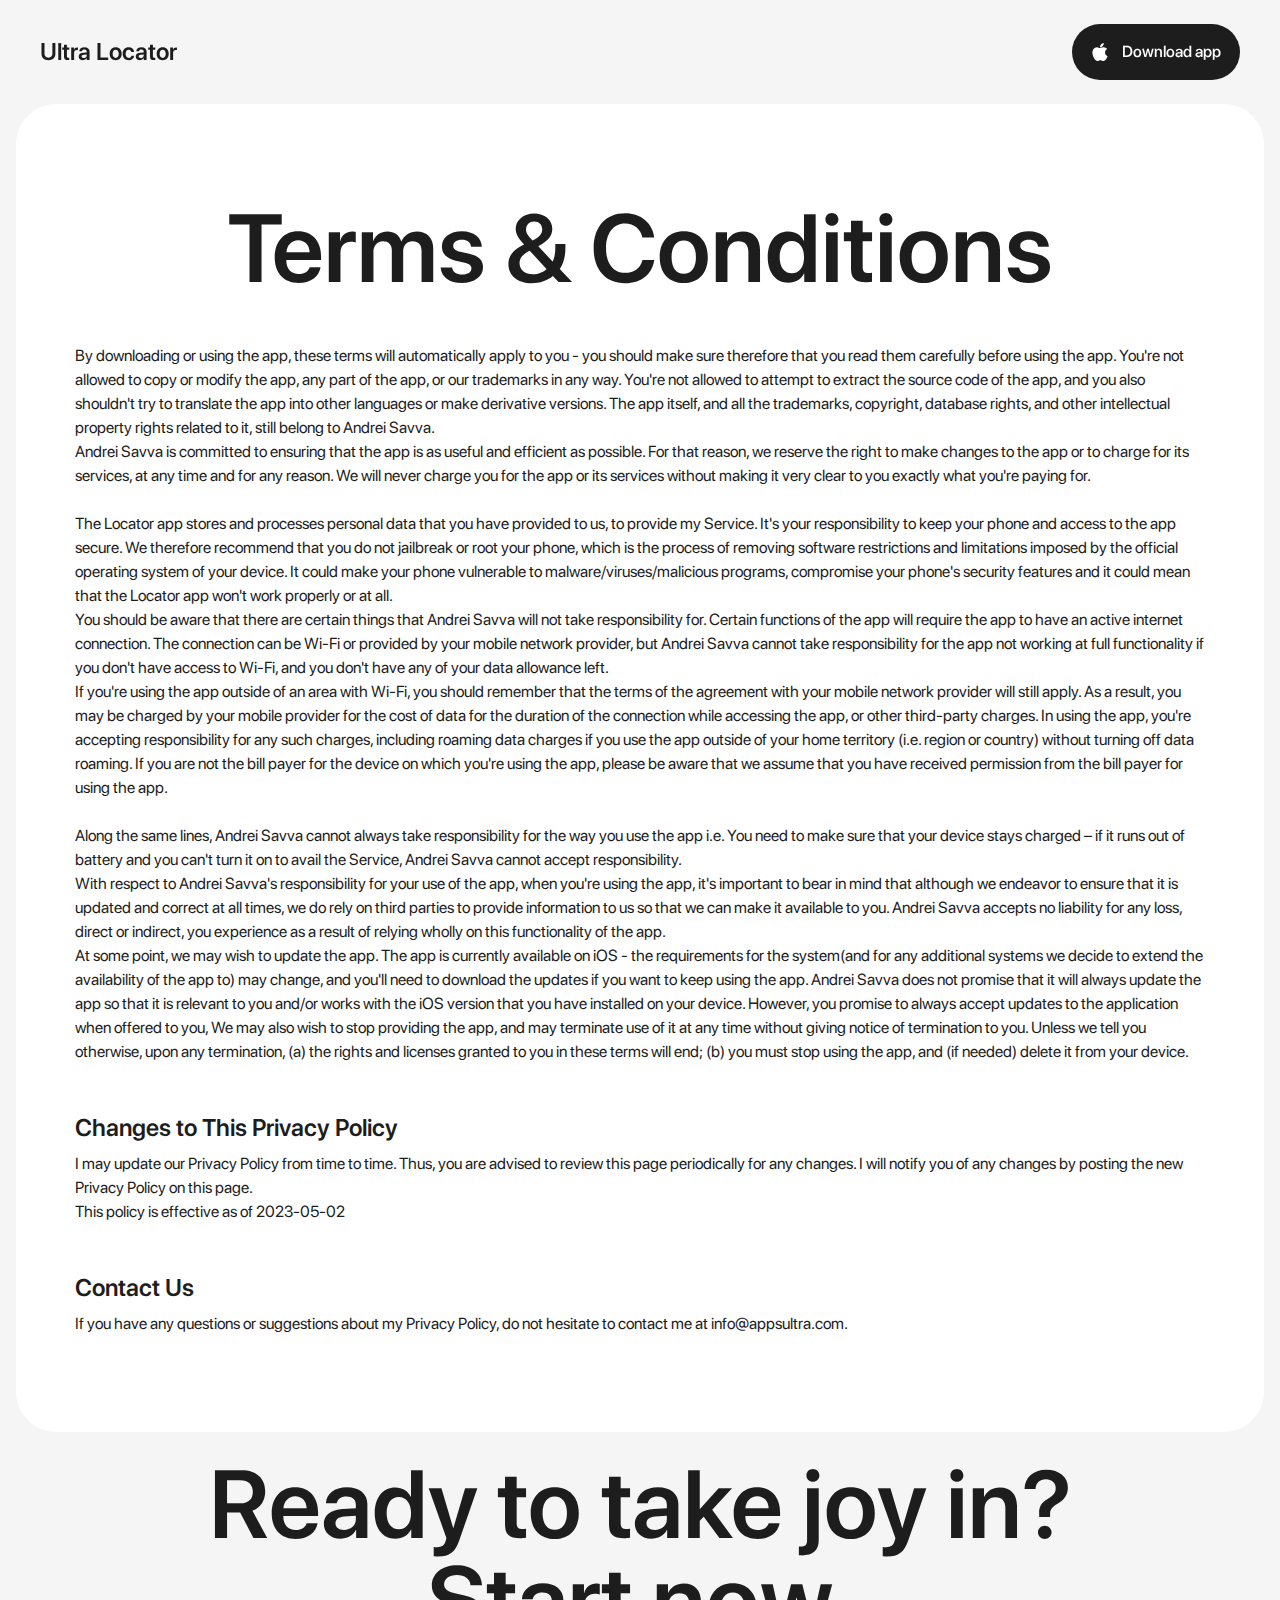
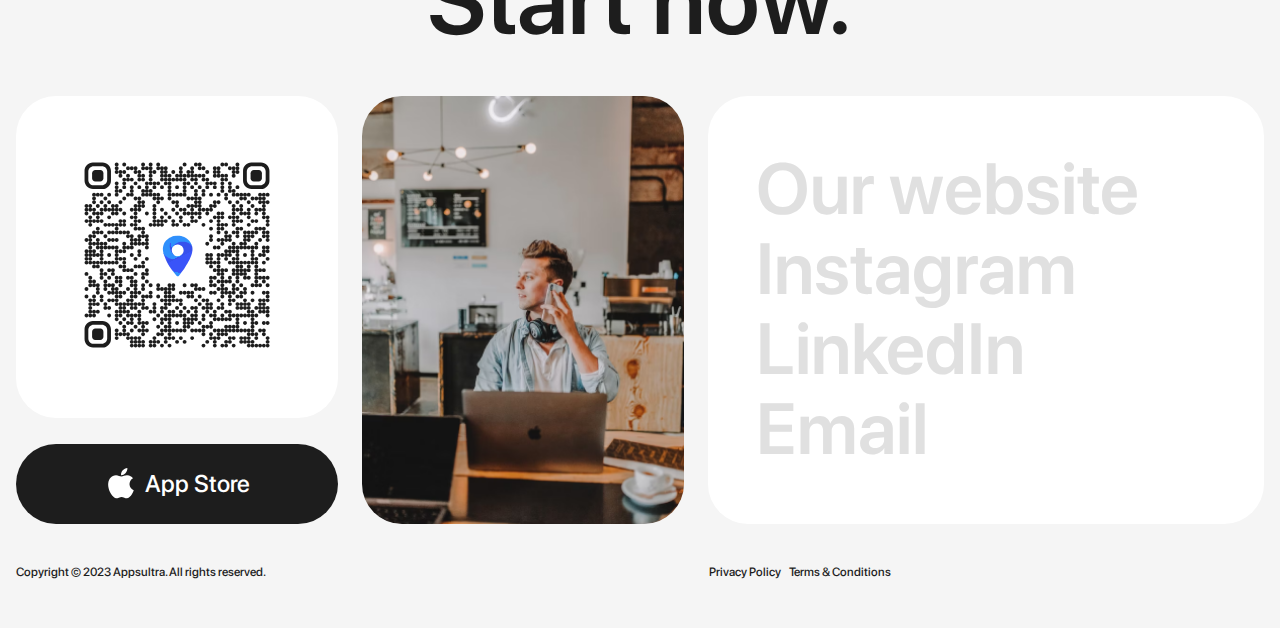
==== conditions.html @ c55e9818 "feat: add desktop ultra locator" ====
<!DOCTYPE html>
<html lang="en">
<head>
    <meta charset="UTF-8">
    <meta http-equiv="X-UA-Compatible" content="IE=edge">
    <meta name="viewport" content="width=device-width, initial-scale=1.0">
    <link rel="icon" href="assets/images/QR-code_location.png">
    <link rel="stylesheet" href="style/fonts.css">
    <link rel="stylesheet" href="style/conditions/conditions.css">
    <title>Terms & Conditions</title>
</head>
<body>
    <header class="header">
        <div class="container">
            <div class="header-wrapper">
                <a href="main.html" class="header__logo">Ultra Locator</a>
                <a href="#footer-block" class="header__button-download button">
                    <div class="button__content-wrapper">
                        <svg class="button__apple-icon" width="16" height="19" viewBox="0 0 16 19" fill="none" xmlns="http://www.w3.org/2000/svg">
                            <path d="M13.0499 17.28C12.0699 18.23 10.9999 18.08 9.96992 17.63C8.87992 17.17 7.87992 17.15 6.72992 17.63C5.28992 18.25 4.52992 18.07 3.66992 17.28C-1.21008 12.25 -0.49008 4.59 5.04992 4.31C6.39992 4.38 7.33992 5.05 8.12992 5.11C9.30992 4.87 10.4399 4.18 11.6999 4.27C13.2099 4.39 14.3499 4.99 15.0999 6.07C11.9799 7.94 12.7199 12.05 15.5799 13.2C15.0099 14.7 14.2699 16.19 13.0399 17.29L13.0499 17.28ZM8.02992 4.25C7.87992 2.02 9.68992 0.18 11.7699 0C12.0599 2.58 9.42992 4.5 8.02992 4.25Z" fill="white"/>
                        </svg>
                        <p class="button__text">Download app</p>
                    </div>
                </a>
            </div>
        </div>
    </header>
    <main class="main-block">
        <section class="conditions">
            <div class="container">
                <div class="conditions__wrapper">
                    <h2 class="conditions__title block__title">
                        Terms & Conditions
                    </h2>
                    <div class="conditions__text-wrapper">
                        <p class="conditions__text">By downloading or using the app, these terms will automatically apply to you - you should make sure therefore that you read them carefully before using the app. You're not allowed to copy or modify the app, any part of the app, or our trademarks in any way. You're not allowed to attempt to extract the source code of the app, and you also shouldn't try to translate the app into other languages or make derivative versions. The app itself, and all the trademarks, copyright, database rights, and other intellectual property rights related to it, still belong to Andrei Savva.<br>
                        Andrei Savva is committed to ensuring that the app is as useful and efficient as possible. For that reason, we reserve the right to make changes to the app or to charge for its services, at any time and for any reason. We will never charge you for the app or its services without making it very clear to you exactly what you're paying for.</p>
                        <p class="conditions__text">The Locator app stores and processes personal data that you have provided to us, to provide my Service. It's your responsibility to keep your phone and access to the app secure. We therefore recommend that you do not jailbreak or root your phone, which is the process of removing software restrictions and limitations imposed by the official operating system of your device. It could make your phone vulnerable to malware/viruses/malicious programs, compromise your phone's security features and it could mean that the Locator app won't work properly or at all.<br>
                        You should be aware that there are certain things that Andrei Savva will not take responsibility for. Certain functions of the app will require the app to have an active internet connection. The connection can be Wi-Fi or provided by your mobile network provider, but Andrei Savva cannot take responsibility for the app not working at full functionality if you don't have access to Wi-Fi, and you don't have any of your data allowance left.<br>
                        If you're using the app outside of an area with Wi-Fi, you should remember that the terms of the agreement with your mobile network provider will still apply. As a result, you may be charged by your mobile provider for the cost of data for the duration of the connection while accessing the app, or other third-party charges. In using the app, you're accepting responsibility for any such charges, including roaming data charges if you use the app outside of your home territory (i.e. region or country) without turning off data roaming. If you are not the bill payer for the device on which you're using the app, please be aware that we assume that you have received permission from the bill payer for using the app.</p>
                        <p class="conditions__text">Along the same lines, Andrei Savva cannot always take responsibility for the way you use the app i.e. You need to make sure that your device stays charged – if it runs out of battery and you can't turn it on to avail the Service, Andrei Savva cannot accept responsibility.<br>
                        With respect to Andrei Savva's responsibility for your use of the app, when you're using the app, it's important to bear in mind that although we endeavor to ensure that it is updated and correct at all times, we do rely on third parties to provide information to us so that we can make it available to you. Andrei Savva accepts no liability for any loss, direct or indirect, you experience as a result of relying wholly on this functionality of the app.<br>
                        At some point, we may wish to update the app. The app is currently available on iOS - the requirements for the system(and for any additional systems we decide to extend the availability of the app to) may change, and you'll need to download the updates if you want to keep using the app. Andrei Savva does not promise that it will always update the app so that it is relevant to you and/or works with the iOS version that you have installed on your device. However, you promise to always accept updates to the application when offered to you, We may also wish to stop providing the app, and may terminate use of it at any time without giving notice of termination to you. Unless we tell you otherwise, upon any termination, (a) the rights and licenses granted to you in these terms will end; (b) you must stop using the app, and (if needed) delete it from your device.</p>
                    </div>
                    <div class="conditions__additional-text-wrapper">
                        <div class="additional-text">
                            <h3 class="additional-text__title">Changes to This Privacy Policy</h3>
                            <p class="conditions__text-additional">I may update our Privacy Policy from time to time. Thus, you are advised to review this page periodically for any changes. I will notify you of any changes by posting the new Privacy Policy on this page.<br>
                            This policy is effective as of 2023-05-02</p>
                        </div>
                        <div class="additional-text">
                            <h3 class="additional-text__title">Contact Us</h3>
                            <p class="conditions__text-additional">If you have any questions or suggestions about my Privacy Policy, do not hesitate to contact me at info@appsultra.com.</p>
                        </div>
                    </div>
                </div>
            </div>
        </section>
    </main>
    <footer class="footer" id="footer-block">
        <section class="join-us">
            <div class="container">
                <h2 class="join-us__title block__title">
                    Ready to take joy in? Start now.
                </h2>
                <div class="join-us__wrapper">
                    <div class="join-us__app-link">
                        <div class="join-us__QR-wrapper">
                            <div class="image__QR-wrapper">
                                <svg class="QR-code" width="200" height="200" viewBox="0 0 200 200" fill="none" xmlns="http://www.w3.org/2000/svg">
                                    <g clip-path="url(#clip0_2403_46773)">
                                    <path d="M200 0H0V200H200V0Z" fill="white"/>
                                    <mask id="mask0_2403_46773" style="mask-type:luminance" maskUnits="userSpaceOnUse" x="7" y="7" width="186" height="186">
                                    <path d="M39.6792 11.4342C40.7525 11.4342 41.6226 10.5641 41.6226 9.49076C41.6226 8.41745 40.7525 7.54736 39.6792 7.54736C38.6059 7.54736 37.7358 8.41745 37.7358 9.49076C37.7358 10.5641 38.6059 11.4342 39.6792 11.4342Z" fill="white"/>
                                    <path d="M47.2264 11.4342C48.2997 11.4342 49.1698 10.5641 49.1698 9.49076C49.1698 8.41745 48.2997 7.54736 47.2264 7.54736C46.153 7.54736 45.283 8.41745 45.283 9.49076C45.283 10.5641 46.153 11.4342 47.2264 11.4342Z" fill="white"/>
                                    <path d="M66.0943 11.4342C67.1676 11.4342 68.0377 10.5641 68.0377 9.49076C68.0377 8.41745 67.1676 7.54736 66.0943 7.54736C65.021 7.54736 64.1509 8.41745 64.1509 9.49076C64.1509 10.5641 65.021 11.4342 66.0943 11.4342Z" fill="white"/>
                                    <path d="M73.6415 11.4342C74.7148 11.4342 75.5849 10.5641 75.5849 9.49076C75.5849 8.41745 74.7148 7.54736 73.6415 7.54736C72.5682 7.54736 71.6981 8.41745 71.6981 9.49076C71.6981 10.5641 72.5682 11.4342 73.6415 11.4342Z" fill="white"/>
                                    <path d="M81.1886 11.4342C82.2619 11.4342 83.132 10.5641 83.132 9.49076C83.132 8.41745 82.2619 7.54736 81.1886 7.54736C80.1153 7.54736 79.2452 8.41745 79.2452 9.49076C79.2452 10.5641 80.1153 11.4342 81.1886 11.4342Z" fill="white"/>
                                    <path d="M107.604 11.4342C108.677 11.4342 109.547 10.5641 109.547 9.49076C109.547 8.41745 108.677 7.54736 107.604 7.54736C106.53 7.54736 105.66 8.41745 105.66 9.49076C105.66 10.5641 106.53 11.4342 107.604 11.4342Z" fill="white"/>
                                    <path d="M118.924 11.4342C119.998 11.4342 120.868 10.5641 120.868 9.49076C120.868 8.41745 119.998 7.54736 118.924 7.54736C117.851 7.54736 116.981 8.41745 116.981 9.49076C116.981 10.5641 117.851 11.4342 118.924 11.4342Z" fill="white"/>
                                    <path d="M122.698 11.4342C123.771 11.4342 124.641 10.5641 124.641 9.49076C124.641 8.41745 123.771 7.54736 122.698 7.54736C121.625 7.54736 120.755 8.41745 120.755 9.49076C120.755 10.5641 121.625 11.4342 122.698 11.4342Z" fill="white"/>
                                    <path d="M145.34 11.4342C146.413 11.4342 147.283 10.5641 147.283 9.49076C147.283 8.41745 146.413 7.54736 145.34 7.54736C144.266 7.54736 143.396 8.41745 143.396 9.49076C143.396 10.5641 144.266 11.4342 145.34 11.4342Z" fill="white"/>
                                    <path d="M149.113 11.4342C150.187 11.4342 151.057 10.5641 151.057 9.49076C151.057 8.41745 150.187 7.54736 149.113 7.54736C148.04 7.54736 147.17 8.41745 147.17 9.49076C147.17 10.5641 148.04 11.4342 149.113 11.4342Z" fill="white"/>
                                    <path d="M160.434 11.4342C161.507 11.4342 162.377 10.5641 162.377 9.49076C162.377 8.41745 161.507 7.54736 160.434 7.54736C159.361 7.54736 158.49 8.41745 158.49 9.49076C158.49 10.5641 159.361 11.4342 160.434 11.4342Z" fill="white"/>
                                    <path d="M39.6792 15.2076C40.7525 15.2076 41.6226 14.3375 41.6226 13.2642C41.6226 12.1909 40.7525 11.3208 39.6792 11.3208C38.6059 11.3208 37.7358 12.1909 37.7358 13.2642C37.7358 14.3375 38.6059 15.2076 39.6792 15.2076Z" fill="white"/>
                                    <path d="M50.9999 15.2076C52.0732 15.2076 52.9433 14.3375 52.9433 13.2642C52.9433 12.1909 52.0732 11.3208 50.9999 11.3208C49.9266 11.3208 49.0565 12.1909 49.0565 13.2642C49.0565 14.3375 49.9266 15.2076 50.9999 15.2076Z" fill="white"/>
                                    <path d="M54.7736 15.2076C55.8469 15.2076 56.717 14.3375 56.717 13.2642C56.717 12.1909 55.8469 11.3208 54.7736 11.3208C53.7003 11.3208 52.8302 12.1909 52.8302 13.2642C52.8302 14.3375 53.7003 15.2076 54.7736 15.2076Z" fill="white"/>
                                    <path d="M58.5472 15.2076C59.6205 15.2076 60.4906 14.3375 60.4906 13.2642C60.4906 12.1909 59.6205 11.3208 58.5472 11.3208C57.4738 11.3208 56.6038 12.1909 56.6038 13.2642C56.6038 14.3375 57.4738 15.2076 58.5472 15.2076Z" fill="white"/>
                                    <path d="M66.0943 15.2076C67.1676 15.2076 68.0377 14.3375 68.0377 13.2642C68.0377 12.1909 67.1676 11.3208 66.0943 11.3208C65.021 11.3208 64.1509 12.1909 64.1509 13.2642C64.1509 14.3375 65.021 15.2076 66.0943 15.2076Z" fill="white"/>
                                    <path d="M69.8678 15.2076C70.9411 15.2076 71.8112 14.3375 71.8112 13.2642C71.8112 12.1909 70.9411 11.3208 69.8678 11.3208C68.7945 11.3208 67.9244 12.1909 67.9244 13.2642C67.9244 14.3375 68.7945 15.2076 69.8678 15.2076Z" fill="white"/>
                                    <path d="M73.6415 15.2076C74.7148 15.2076 75.5849 14.3375 75.5849 13.2642C75.5849 12.1909 74.7148 11.3208 73.6415 11.3208C72.5682 11.3208 71.6981 12.1909 71.6981 13.2642C71.6981 14.3375 72.5682 15.2076 73.6415 15.2076Z" fill="white"/>
                                    <path d="M81.1886 15.2076C82.2619 15.2076 83.132 14.3375 83.132 13.2642C83.132 12.1909 82.2619 11.3208 81.1886 11.3208C80.1153 11.3208 79.2452 12.1909 79.2452 13.2642C79.2452 14.3375 80.1153 15.2076 81.1886 15.2076Z" fill="white"/>
                                    <path d="M84.9622 15.2076C86.0355 15.2076 86.9056 14.3375 86.9056 13.2642C86.9056 12.1909 86.0355 11.3208 84.9622 11.3208C83.8889 11.3208 83.0188 12.1909 83.0188 13.2642C83.0188 14.3375 83.8889 15.2076 84.9622 15.2076Z" fill="white"/>
                                    <path d="M88.7358 15.2076C89.8091 15.2076 90.6792 14.3375 90.6792 13.2642C90.6792 12.1909 89.8091 11.3208 88.7358 11.3208C87.6624 11.3208 86.7924 12.1909 86.7924 13.2642C86.7924 14.3375 87.6624 15.2076 88.7358 15.2076Z" fill="white"/>
                                    <path d="M103.83 15.2076C104.903 15.2076 105.774 14.3375 105.774 13.2642C105.774 12.1909 104.903 11.3208 103.83 11.3208C102.757 11.3208 101.887 12.1909 101.887 13.2642C101.887 14.3375 102.757 15.2076 103.83 15.2076Z" fill="white"/>
                                    <path d="M115.151 15.2076C116.224 15.2076 117.094 14.3375 117.094 13.2642C117.094 12.1909 116.224 11.3208 115.151 11.3208C114.078 11.3208 113.208 12.1909 113.208 13.2642C113.208 14.3375 114.078 15.2076 115.151 15.2076Z" fill="white"/>
                                    <path d="M122.698 15.2076C123.771 15.2076 124.641 14.3375 124.641 13.2642C124.641 12.1909 123.771 11.3208 122.698 11.3208C121.625 11.3208 120.755 12.1909 120.755 13.2642C120.755 14.3375 121.625 15.2076 122.698 15.2076Z" fill="white"/>
                                    <path d="M126.472 15.2076C127.545 15.2076 128.415 14.3375 128.415 13.2642C128.415 12.1909 127.545 11.3208 126.472 11.3208C125.398 11.3208 124.528 12.1909 124.528 13.2642C124.528 14.3375 125.398 15.2076 126.472 15.2076Z" fill="white"/>
                                    <path d="M137.792 15.2076C138.866 15.2076 139.736 14.3375 139.736 13.2642C139.736 12.1909 138.866 11.3208 137.792 11.3208C136.719 11.3208 135.849 12.1909 135.849 13.2642C135.849 14.3375 136.719 15.2076 137.792 15.2076Z" fill="white"/>
                                    <path d="M141.566 15.2076C142.639 15.2076 143.509 14.3375 143.509 13.2642C143.509 12.1909 142.639 11.3208 141.566 11.3208C140.493 11.3208 139.623 12.1909 139.623 13.2642C139.623 14.3375 140.493 15.2076 141.566 15.2076Z" fill="white"/>
                                    <path d="M152.887 15.2076C153.96 15.2076 154.83 14.3375 154.83 13.2642C154.83 12.1909 153.96 11.3208 152.887 11.3208C151.813 11.3208 150.943 12.1909 150.943 13.2642C150.943 14.3375 151.813 15.2076 152.887 15.2076Z" fill="white"/>
                                    <path d="M156.66 15.2076C157.734 15.2076 158.604 14.3375 158.604 13.2642C158.604 12.1909 157.734 11.3208 156.66 11.3208C155.587 11.3208 154.717 12.1909 154.717 13.2642C154.717 14.3375 155.587 15.2076 156.66 15.2076Z" fill="white"/>
                                    <path d="M160.434 15.2076C161.507 15.2076 162.377 14.3375 162.377 13.2642C162.377 12.1909 161.507 11.3208 160.434 11.3208C159.361 11.3208 158.49 12.1909 158.49 13.2642C158.49 14.3375 159.361 15.2076 160.434 15.2076Z" fill="white"/>
                                    <path d="M39.6792 18.9815C40.7525 18.9815 41.6226 18.1114 41.6226 17.0381C41.6226 15.9648 40.7525 15.0947 39.6792 15.0947C38.6059 15.0947 37.7358 15.9648 37.7358 17.0381C37.7358 18.1114 38.6059 18.9815 39.6792 18.9815Z" fill="white"/>
                                    <path d="M43.4528 18.9815C44.5261 18.9815 45.3962 18.1114 45.3962 17.0381C45.3962 15.9648 44.5261 15.0947 43.4528 15.0947C42.3795 15.0947 41.5094 15.9648 41.5094 17.0381C41.5094 18.1114 42.3795 18.9815 43.4528 18.9815Z" fill="white"/>
                                    <path d="M47.2264 18.9815C48.2997 18.9815 49.1698 18.1114 49.1698 17.0381C49.1698 15.9648 48.2997 15.0947 47.2264 15.0947C46.153 15.0947 45.283 15.9648 45.283 17.0381C45.283 18.1114 46.153 18.9815 47.2264 18.9815Z" fill="white"/>
                                    <path d="M58.5472 18.9815C59.6205 18.9815 60.4906 18.1114 60.4906 17.0381C60.4906 15.9648 59.6205 15.0947 58.5472 15.0947C57.4738 15.0947 56.6038 15.9648 56.6038 17.0381C56.6038 18.1114 57.4738 18.9815 58.5472 18.9815Z" fill="white"/>
                                    <path d="M62.3207 18.9815C63.394 18.9815 64.2641 18.1114 64.2641 17.0381C64.2641 15.9648 63.394 15.0947 62.3207 15.0947C61.2474 15.0947 60.3773 15.9648 60.3773 17.0381C60.3773 18.1114 61.2474 18.9815 62.3207 18.9815Z" fill="white"/>
                                    <path d="M73.6415 18.9815C74.7148 18.9815 75.5849 18.1114 75.5849 17.0381C75.5849 15.9648 74.7148 15.0947 73.6415 15.0947C72.5682 15.0947 71.6981 15.9648 71.6981 17.0381C71.6981 18.1114 72.5682 18.9815 73.6415 18.9815Z" fill="white"/>
                                    <path d="M77.4151 18.9815C78.4884 18.9815 79.3585 18.1114 79.3585 17.0381C79.3585 15.9648 78.4884 15.0947 77.4151 15.0947C76.3418 15.0947 75.4717 15.9648 75.4717 17.0381C75.4717 18.1114 76.3418 18.9815 77.4151 18.9815Z" fill="white"/>
                                    <path d="M84.9622 18.9815C86.0355 18.9815 86.9056 18.1114 86.9056 17.0381C86.9056 15.9648 86.0355 15.0947 84.9622 15.0947C83.8889 15.0947 83.0188 15.9648 83.0188 17.0381C83.0188 18.1114 83.8889 18.9815 84.9622 18.9815Z" fill="white"/>
                                    <path d="M88.7358 18.9815C89.8091 18.9815 90.6792 18.1114 90.6792 17.0381C90.6792 15.9648 89.8091 15.0947 88.7358 15.0947C87.6624 15.0947 86.7924 15.9648 86.7924 17.0381C86.7924 18.1114 87.6624 18.9815 88.7358 18.9815Z" fill="white"/>
                                    <path d="M96.283 18.9815C97.3563 18.9815 98.2264 18.1114 98.2264 17.0381C98.2264 15.9648 97.3563 15.0947 96.283 15.0947C95.2097 15.0947 94.3396 15.9648 94.3396 17.0381C94.3396 18.1114 95.2097 18.9815 96.283 18.9815Z" fill="white"/>
                                    <path d="M103.83 18.9815C104.903 18.9815 105.774 18.1114 105.774 17.0381C105.774 15.9648 104.903 15.0947 103.83 15.0947C102.757 15.0947 101.887 15.9648 101.887 17.0381C101.887 18.1114 102.757 18.9815 103.83 18.9815Z" fill="white"/>
                                    <path d="M111.377 18.9815C112.451 18.9815 113.321 18.1114 113.321 17.0381C113.321 15.9648 112.451 15.0947 111.377 15.0947C110.304 15.0947 109.434 15.9648 109.434 17.0381C109.434 18.1114 110.304 18.9815 111.377 18.9815Z" fill="white"/>
                                    <path d="M115.151 18.9815C116.224 18.9815 117.094 18.1114 117.094 17.0381C117.094 15.9648 116.224 15.0947 115.151 15.0947C114.078 15.0947 113.208 15.9648 113.208 17.0381C113.208 18.1114 114.078 18.9815 115.151 18.9815Z" fill="white"/>
                                    <path d="M130.245 18.9815C131.319 18.9815 132.189 18.1114 132.189 17.0381C132.189 15.9648 131.319 15.0947 130.245 15.0947C129.172 15.0947 128.302 15.9648 128.302 17.0381C128.302 18.1114 129.172 18.9815 130.245 18.9815Z" fill="white"/>
                                    <path d="M137.792 18.9815C138.866 18.9815 139.736 18.1114 139.736 17.0381C139.736 15.9648 138.866 15.0947 137.792 15.0947C136.719 15.0947 135.849 15.9648 135.849 17.0381C135.849 18.1114 136.719 18.9815 137.792 18.9815Z" fill="white"/>
                                    <path d="M141.566 18.9815C142.639 18.9815 143.509 18.1114 143.509 17.0381C143.509 15.9648 142.639 15.0947 141.566 15.0947C140.493 15.0947 139.623 15.9648 139.623 17.0381C139.623 18.1114 140.493 18.9815 141.566 18.9815Z" fill="white"/>
                                    <path d="M156.66 18.9815C157.734 18.9815 158.604 18.1114 158.604 17.0381C158.604 15.9648 157.734 15.0947 156.66 15.0947C155.587 15.0947 154.717 15.9648 154.717 17.0381C154.717 18.1114 155.587 18.9815 156.66 18.9815Z" fill="white"/>
                                    <path d="M160.434 18.9815C161.507 18.9815 162.377 18.1114 162.377 17.0381C162.377 15.9648 161.507 15.0947 160.434 15.0947C159.361 15.0947 158.49 15.9648 158.49 17.0381C158.49 18.1114 159.361 18.9815 160.434 18.9815Z" fill="white"/>
                                    <path d="M43.4528 22.755C44.5261 22.755 45.3962 21.8849 45.3962 20.8116C45.3962 19.7383 44.5261 18.8682 43.4528 18.8682C42.3795 18.8682 41.5094 19.7383 41.5094 20.8116C41.5094 21.8849 42.3795 22.755 43.4528 22.755Z" fill="white"/>
                                    <path d="M50.9999 22.755C52.0732 22.755 52.9433 21.8849 52.9433 20.8116C52.9433 19.7383 52.0732 18.8682 50.9999 18.8682C49.9266 18.8682 49.0565 19.7383 49.0565 20.8116C49.0565 21.8849 49.9266 22.755 50.9999 22.755Z" fill="white"/>
                                    <path d="M62.3207 22.755C63.394 22.755 64.2641 21.8849 64.2641 20.8116C64.2641 19.7383 63.394 18.8682 62.3207 18.8682C61.2474 18.8682 60.3773 19.7383 60.3773 20.8116C60.3773 21.8849 61.2474 22.755 62.3207 22.755Z" fill="white"/>
                                    <path d="M66.0943 22.755C67.1676 22.755 68.0377 21.8849 68.0377 20.8116C68.0377 19.7383 67.1676 18.8682 66.0943 18.8682C65.021 18.8682 64.1509 19.7383 64.1509 20.8116C64.1509 21.8849 65.021 22.755 66.0943 22.755Z" fill="white"/>
                                    <path d="M73.6415 22.755C74.7148 22.755 75.5849 21.8849 75.5849 20.8116C75.5849 19.7383 74.7148 18.8682 73.6415 18.8682C72.5682 18.8682 71.6981 19.7383 71.6981 20.8116C71.6981 21.8849 72.5682 22.755 73.6415 22.755Z" fill="white"/>
                                    <path d="M84.9622 22.755C86.0355 22.755 86.9056 21.8849 86.9056 20.8116C86.9056 19.7383 86.0355 18.8682 84.9622 18.8682C83.8889 18.8682 83.0188 19.7383 83.0188 20.8116C83.0188 21.8849 83.8889 22.755 84.9622 22.755Z" fill="white"/>
                                    <path d="M88.7358 22.755C89.8091 22.755 90.6792 21.8849 90.6792 20.8116C90.6792 19.7383 89.8091 18.8682 88.7358 18.8682C87.6624 18.8682 86.7924 19.7383 86.7924 20.8116C86.7924 21.8849 87.6624 22.755 88.7358 22.755Z" fill="white"/>
                                    <path d="M92.5094 22.755C93.5827 22.755 94.4528 21.8849 94.4528 20.8116C94.4528 19.7383 93.5827 18.8682 92.5094 18.8682C91.4361 18.8682 90.566 19.7383 90.566 20.8116C90.566 21.8849 91.4361 22.755 92.5094 22.755Z" fill="white"/>
                                    <path d="M100.057 22.755C101.13 22.755 102 21.8849 102 20.8116C102 19.7383 101.13 18.8682 100.057 18.8682C98.9832 18.8682 98.1132 19.7383 98.1132 20.8116C98.1132 21.8849 98.9832 22.755 100.057 22.755Z" fill="white"/>
                                    <path d="M103.83 22.755C104.903 22.755 105.774 21.8849 105.774 20.8116C105.774 19.7383 104.903 18.8682 103.83 18.8682C102.757 18.8682 101.887 19.7383 101.887 20.8116C101.887 21.8849 102.757 22.755 103.83 22.755Z" fill="white"/>
                                    <path d="M107.604 22.755C108.677 22.755 109.547 21.8849 109.547 20.8116C109.547 19.7383 108.677 18.8682 107.604 18.8682C106.53 18.8682 105.66 19.7383 105.66 20.8116C105.66 21.8849 106.53 22.755 107.604 22.755Z" fill="white"/>
                                    <path d="M111.377 22.755C112.451 22.755 113.321 21.8849 113.321 20.8116C113.321 19.7383 112.451 18.8682 111.377 18.8682C110.304 18.8682 109.434 19.7383 109.434 20.8116C109.434 21.8849 110.304 22.755 111.377 22.755Z" fill="white"/>
                                    <path d="M115.151 22.755C116.224 22.755 117.094 21.8849 117.094 20.8116C117.094 19.7383 116.224 18.8682 115.151 18.8682C114.078 18.8682 113.208 19.7383 113.208 20.8116C113.208 21.8849 114.078 22.755 115.151 22.755Z" fill="white"/>
                                    <path d="M118.924 22.755C119.998 22.755 120.868 21.8849 120.868 20.8116C120.868 19.7383 119.998 18.8682 118.924 18.8682C117.851 18.8682 116.981 19.7383 116.981 20.8116C116.981 21.8849 117.851 22.755 118.924 22.755Z" fill="white"/>
                                    <path d="M122.698 22.755C123.771 22.755 124.641 21.8849 124.641 20.8116C124.641 19.7383 123.771 18.8682 122.698 18.8682C121.625 18.8682 120.755 19.7383 120.755 20.8116C120.755 21.8849 121.625 22.755 122.698 22.755Z" fill="white"/>
                                    <path d="M126.472 22.755C127.545 22.755 128.415 21.8849 128.415 20.8116C128.415 19.7383 127.545 18.8682 126.472 18.8682C125.398 18.8682 124.528 19.7383 124.528 20.8116C124.528 21.8849 125.398 22.755 126.472 22.755Z" fill="white"/>
                                    <path d="M137.792 22.755C138.866 22.755 139.736 21.8849 139.736 20.8116C139.736 19.7383 138.866 18.8682 137.792 18.8682C136.719 18.8682 135.849 19.7383 135.849 20.8116C135.849 21.8849 136.719 22.755 137.792 22.755Z" fill="white"/>
                                    <path d="M141.566 22.755C142.639 22.755 143.509 21.8849 143.509 20.8116C143.509 19.7383 142.639 18.8682 141.566 18.8682C140.493 18.8682 139.623 19.7383 139.623 20.8116C139.623 21.8849 140.493 22.755 141.566 22.755Z" fill="white"/>
                                    <path d="M145.34 22.755C146.413 22.755 147.283 21.8849 147.283 20.8116C147.283 19.7383 146.413 18.8682 145.34 18.8682C144.266 18.8682 143.396 19.7383 143.396 20.8116C143.396 21.8849 144.266 22.755 145.34 22.755Z" fill="white"/>
                                    <path d="M149.113 22.755C150.187 22.755 151.057 21.8849 151.057 20.8116C151.057 19.7383 150.187 18.8682 149.113 18.8682C148.04 18.8682 147.17 19.7383 147.17 20.8116C147.17 21.8849 148.04 22.755 149.113 22.755Z" fill="white"/>
                                    <path d="M156.66 22.755C157.734 22.755 158.604 21.8849 158.604 20.8116C158.604 19.7383 157.734 18.8682 156.66 18.8682C155.587 18.8682 154.717 19.7383 154.717 20.8116C154.717 21.8849 155.587 22.755 156.66 22.755Z" fill="white"/>
                                    <path d="M47.2264 26.5284C48.2997 26.5284 49.1698 25.6583 49.1698 24.585C49.1698 23.5117 48.2997 22.6416 47.2264 22.6416C46.153 22.6416 45.283 23.5117 45.283 24.585C45.283 25.6583 46.153 26.5284 47.2264 26.5284Z" fill="white"/>
                                    <path d="M50.9999 26.5284C52.0732 26.5284 52.9433 25.6583 52.9433 24.585C52.9433 23.5117 52.0732 22.6416 50.9999 22.6416C49.9266 22.6416 49.0565 23.5117 49.0565 24.585C49.0565 25.6583 49.9266 26.5284 50.9999 26.5284Z" fill="white"/>
                                    <path d="M54.7736 26.5284C55.8469 26.5284 56.717 25.6583 56.717 24.585C56.717 23.5117 55.8469 22.6416 54.7736 22.6416C53.7003 22.6416 52.8302 23.5117 52.8302 24.585C52.8302 25.6583 53.7003 26.5284 54.7736 26.5284Z" fill="white"/>
                                    <path d="M62.3207 26.5284C63.394 26.5284 64.2641 25.6583 64.2641 24.585C64.2641 23.5117 63.394 22.6416 62.3207 22.6416C61.2474 22.6416 60.3773 23.5117 60.3773 24.585C60.3773 25.6583 61.2474 26.5284 62.3207 26.5284Z" fill="white"/>
                                    <path d="M66.0943 26.5284C67.1676 26.5284 68.0377 25.6583 68.0377 24.585C68.0377 23.5117 67.1676 22.6416 66.0943 22.6416C65.021 22.6416 64.1509 23.5117 64.1509 24.585C64.1509 25.6583 65.021 26.5284 66.0943 26.5284Z" fill="white"/>
                                    <path d="M73.6415 26.5284C74.7148 26.5284 75.5849 25.6583 75.5849 24.585C75.5849 23.5117 74.7148 22.6416 73.6415 22.6416C72.5682 22.6416 71.6981 23.5117 71.6981 24.585C71.6981 25.6583 72.5682 26.5284 73.6415 26.5284Z" fill="white"/>
                                    <path d="M84.9622 26.5284C86.0355 26.5284 86.9056 25.6583 86.9056 24.585C86.9056 23.5117 86.0355 22.6416 84.9622 22.6416C83.8889 22.6416 83.0188 23.5117 83.0188 24.585C83.0188 25.6583 83.8889 26.5284 84.9622 26.5284Z" fill="white"/>
                                    <path d="M88.7358 26.5284C89.8091 26.5284 90.6792 25.6583 90.6792 24.585C90.6792 23.5117 89.8091 22.6416 88.7358 22.6416C87.6624 22.6416 86.7924 23.5117 86.7924 24.585C86.7924 25.6583 87.6624 26.5284 88.7358 26.5284Z" fill="white"/>
                                    <path d="M92.5094 26.5284C93.5827 26.5284 94.4528 25.6583 94.4528 24.585C94.4528 23.5117 93.5827 22.6416 92.5094 22.6416C91.4361 22.6416 90.566 23.5117 90.566 24.585C90.566 25.6583 91.4361 26.5284 92.5094 26.5284Z" fill="white"/>
                                    <path d="M96.283 26.5284C97.3563 26.5284 98.2264 25.6583 98.2264 24.585C98.2264 23.5117 97.3563 22.6416 96.283 22.6416C95.2097 22.6416 94.3396 23.5117 94.3396 24.585C94.3396 25.6583 95.2097 26.5284 96.283 26.5284Z" fill="white"/>
                                    <path d="M100.057 26.5284C101.13 26.5284 102 25.6583 102 24.585C102 23.5117 101.13 22.6416 100.057 22.6416C98.9832 22.6416 98.1132 23.5117 98.1132 24.585C98.1132 25.6583 98.9832 26.5284 100.057 26.5284Z" fill="white"/>
                                    <path d="M103.83 26.5284C104.903 26.5284 105.774 25.6583 105.774 24.585C105.774 23.5117 104.903 22.6416 103.83 22.6416C102.757 22.6416 101.887 23.5117 101.887 24.585C101.887 25.6583 102.757 26.5284 103.83 26.5284Z" fill="white"/>
                                    <path d="M107.604 26.5284C108.677 26.5284 109.547 25.6583 109.547 24.585C109.547 23.5117 108.677 22.6416 107.604 22.6416C106.53 22.6416 105.66 23.5117 105.66 24.585C105.66 25.6583 106.53 26.5284 107.604 26.5284Z" fill="white"/>
                                    <path d="M115.151 26.5284C116.224 26.5284 117.094 25.6583 117.094 24.585C117.094 23.5117 116.224 22.6416 115.151 22.6416C114.078 22.6416 113.208 23.5117 113.208 24.585C113.208 25.6583 114.078 26.5284 115.151 26.5284Z" fill="white"/>
                                    <path d="M118.924 26.5284C119.998 26.5284 120.868 25.6583 120.868 24.585C120.868 23.5117 119.998 22.6416 118.924 22.6416C117.851 22.6416 116.981 23.5117 116.981 24.585C116.981 25.6583 117.851 26.5284 118.924 26.5284Z" fill="white"/>
                                    <path d="M126.472 26.5284C127.545 26.5284 128.415 25.6583 128.415 24.585C128.415 23.5117 127.545 22.6416 126.472 22.6416C125.398 22.6416 124.528 23.5117 124.528 24.585C124.528 25.6583 125.398 26.5284 126.472 26.5284Z" fill="white"/>
                                    <path d="M130.245 26.5284C131.319 26.5284 132.189 25.6583 132.189 24.585C132.189 23.5117 131.319 22.6416 130.245 22.6416C129.172 22.6416 128.302 23.5117 128.302 24.585C128.302 25.6583 129.172 26.5284 130.245 26.5284Z" fill="white"/>
                                    <path d="M145.34 26.5284C146.413 26.5284 147.283 25.6583 147.283 24.585C147.283 23.5117 146.413 22.6416 145.34 22.6416C144.266 22.6416 143.396 23.5117 143.396 24.585C143.396 25.6583 144.266 26.5284 145.34 26.5284Z" fill="white"/>
                                    <path d="M149.113 26.5284C150.187 26.5284 151.057 25.6583 151.057 24.585C151.057 23.5117 150.187 22.6416 149.113 22.6416C148.04 22.6416 147.17 23.5117 147.17 24.585C147.17 25.6583 148.04 26.5284 149.113 26.5284Z" fill="white"/>
                                    <path d="M39.6792 30.3023C40.7525 30.3023 41.6226 29.4322 41.6226 28.3589C41.6226 27.2856 40.7525 26.4155 39.6792 26.4155C38.6059 26.4155 37.7358 27.2856 37.7358 28.3589C37.7358 29.4322 38.6059 30.3023 39.6792 30.3023Z" fill="white"/>
                                    <path d="M47.2264 30.3023C48.2997 30.3023 49.1698 29.4322 49.1698 28.3589C49.1698 27.2856 48.2997 26.4155 47.2264 26.4155C46.153 26.4155 45.283 27.2856 45.283 28.3589C45.283 29.4322 46.153 30.3023 47.2264 30.3023Z" fill="white"/>
                                    <path d="M58.5472 30.3023C59.6205 30.3023 60.4906 29.4322 60.4906 28.3589C60.4906 27.2856 59.6205 26.4155 58.5472 26.4155C57.4738 26.4155 56.6038 27.2856 56.6038 28.3589C56.6038 29.4322 57.4738 30.3023 58.5472 30.3023Z" fill="white"/>
                                    <path d="M69.8678 30.3023C70.9411 30.3023 71.8112 29.4322 71.8112 28.3589C71.8112 27.2856 70.9411 26.4155 69.8678 26.4155C68.7945 26.4155 67.9244 27.2856 67.9244 28.3589C67.9244 29.4322 68.7945 30.3023 69.8678 30.3023Z" fill="white"/>
                                    <path d="M73.6415 30.3023C74.7148 30.3023 75.5849 29.4322 75.5849 28.3589C75.5849 27.2856 74.7148 26.4155 73.6415 26.4155C72.5682 26.4155 71.6981 27.2856 71.6981 28.3589C71.6981 29.4322 72.5682 30.3023 73.6415 30.3023Z" fill="white"/>
                                    <path d="M77.4151 30.3023C78.4884 30.3023 79.3585 29.4322 79.3585 28.3589C79.3585 27.2856 78.4884 26.4155 77.4151 26.4155C76.3418 26.4155 75.4717 27.2856 75.4717 28.3589C75.4717 29.4322 76.3418 30.3023 77.4151 30.3023Z" fill="white"/>
                                    <path d="M81.1886 30.3023C82.2619 30.3023 83.132 29.4322 83.132 28.3589C83.132 27.2856 82.2619 26.4155 81.1886 26.4155C80.1153 26.4155 79.2452 27.2856 79.2452 28.3589C79.2452 29.4322 80.1153 30.3023 81.1886 30.3023Z" fill="white"/>
                                    <path d="M88.7358 30.3023C89.8091 30.3023 90.6792 29.4322 90.6792 28.3589C90.6792 27.2856 89.8091 26.4155 88.7358 26.4155C87.6624 26.4155 86.7924 27.2856 86.7924 28.3589C86.7924 29.4322 87.6624 30.3023 88.7358 30.3023Z" fill="white"/>
                                    <path d="M92.5094 30.3023C93.5827 30.3023 94.4528 29.4322 94.4528 28.3589C94.4528 27.2856 93.5827 26.4155 92.5094 26.4155C91.4361 26.4155 90.566 27.2856 90.566 28.3589C90.566 29.4322 91.4361 30.3023 92.5094 30.3023Z" fill="white"/>
                                    <path d="M107.604 30.3023C108.677 30.3023 109.547 29.4322 109.547 28.3589C109.547 27.2856 108.677 26.4155 107.604 26.4155C106.53 26.4155 105.66 27.2856 105.66 28.3589C105.66 29.4322 106.53 30.3023 107.604 30.3023Z" fill="white"/>
                                    <path d="M111.377 30.3023C112.451 30.3023 113.321 29.4322 113.321 28.3589C113.321 27.2856 112.451 26.4155 111.377 26.4155C110.304 26.4155 109.434 27.2856 109.434 28.3589C109.434 29.4322 110.304 30.3023 111.377 30.3023Z" fill="white"/>
                                    <path d="M118.924 30.3023C119.998 30.3023 120.868 29.4322 120.868 28.3589C120.868 27.2856 119.998 26.4155 118.924 26.4155C117.851 26.4155 116.981 27.2856 116.981 28.3589C116.981 29.4322 117.851 30.3023 118.924 30.3023Z" fill="white"/>
                                    <path d="M130.245 30.3023C131.319 30.3023 132.189 29.4322 132.189 28.3589C132.189 27.2856 131.319 26.4155 130.245 26.4155C129.172 26.4155 128.302 27.2856 128.302 28.3589C128.302 29.4322 129.172 30.3023 130.245 30.3023Z" fill="white"/>
                                    <path d="M134.019 30.3023C135.092 30.3023 135.962 29.4322 135.962 28.3589C135.962 27.2856 135.092 26.4155 134.019 26.4155C132.946 26.4155 132.075 27.2856 132.075 28.3589C132.075 29.4322 132.946 30.3023 134.019 30.3023Z" fill="white"/>
                                    <path d="M137.792 30.3023C138.866 30.3023 139.736 29.4322 139.736 28.3589C139.736 27.2856 138.866 26.4155 137.792 26.4155C136.719 26.4155 135.849 27.2856 135.849 28.3589C135.849 29.4322 136.719 30.3023 137.792 30.3023Z" fill="white"/>
                                    <path d="M145.34 30.3023C146.413 30.3023 147.283 29.4322 147.283 28.3589C147.283 27.2856 146.413 26.4155 145.34 26.4155C144.266 26.4155 143.396 27.2856 143.396 28.3589C143.396 29.4322 144.266 30.3023 145.34 30.3023Z" fill="white"/>
                                    <path d="M152.887 30.3023C153.96 30.3023 154.83 29.4322 154.83 28.3589C154.83 27.2856 153.96 26.4155 152.887 26.4155C151.813 26.4155 150.943 27.2856 150.943 28.3589C150.943 29.4322 151.813 30.3023 152.887 30.3023Z" fill="white"/>
                                    <path d="M39.6792 34.0758C40.7525 34.0758 41.6226 33.2057 41.6226 32.1324C41.6226 31.0591 40.7525 30.189 39.6792 30.189C38.6059 30.189 37.7358 31.0591 37.7358 32.1324C37.7358 33.2057 38.6059 34.0758 39.6792 34.0758Z" fill="white"/>
                                    <path d="M47.2264 34.0758C48.2997 34.0758 49.1698 33.2057 49.1698 32.1324C49.1698 31.0591 48.2997 30.189 47.2264 30.189C46.153 30.189 45.283 31.0591 45.283 32.1324C45.283 33.2057 46.153 34.0758 47.2264 34.0758Z" fill="white"/>
                                    <path d="M54.7736 34.0758C55.8469 34.0758 56.717 33.2057 56.717 32.1324C56.717 31.0591 55.8469 30.189 54.7736 30.189C53.7003 30.189 52.8302 31.0591 52.8302 32.1324C52.8302 33.2057 53.7003 34.0758 54.7736 34.0758Z" fill="white"/>
                                    <path d="M62.3207 34.0758C63.394 34.0758 64.2641 33.2057 64.2641 32.1324C64.2641 31.0591 63.394 30.189 62.3207 30.189C61.2474 30.189 60.3773 31.0591 60.3773 32.1324C60.3773 33.2057 61.2474 34.0758 62.3207 34.0758Z" fill="white"/>
                                    <path d="M69.8678 34.0758C70.9411 34.0758 71.8112 33.2057 71.8112 32.1324C71.8112 31.0591 70.9411 30.189 69.8678 30.189C68.7945 30.189 67.9244 31.0591 67.9244 32.1324C67.9244 33.2057 68.7945 34.0758 69.8678 34.0758Z" fill="white"/>
                                    <path d="M77.4151 34.0758C78.4884 34.0758 79.3585 33.2057 79.3585 32.1324C79.3585 31.0591 78.4884 30.189 77.4151 30.189C76.3418 30.189 75.4717 31.0591 75.4717 32.1324C75.4717 33.2057 76.3418 34.0758 77.4151 34.0758Z" fill="white"/>
                                    <path d="M84.9622 34.0758C86.0355 34.0758 86.9056 33.2057 86.9056 32.1324C86.9056 31.0591 86.0355 30.189 84.9622 30.189C83.8889 30.189 83.0188 31.0591 83.0188 32.1324C83.0188 33.2057 83.8889 34.0758 84.9622 34.0758Z" fill="white"/>
                                    <path d="M92.5094 34.0758C93.5827 34.0758 94.4528 33.2057 94.4528 32.1324C94.4528 31.0591 93.5827 30.189 92.5094 30.189C91.4361 30.189 90.566 31.0591 90.566 32.1324C90.566 33.2057 91.4361 34.0758 92.5094 34.0758Z" fill="white"/>
                                    <path d="M100.057 34.0758C101.13 34.0758 102 33.2057 102 32.1324C102 31.0591 101.13 30.189 100.057 30.189C98.9832 30.189 98.1132 31.0591 98.1132 32.1324C98.1132 33.2057 98.9832 34.0758 100.057 34.0758Z" fill="white"/>
                                    <path d="M107.604 34.0758C108.677 34.0758 109.547 33.2057 109.547 32.1324C109.547 31.0591 108.677 30.189 107.604 30.189C106.53 30.189 105.66 31.0591 105.66 32.1324C105.66 33.2057 106.53 34.0758 107.604 34.0758Z" fill="white"/>
                                    <path d="M115.151 34.0758C116.224 34.0758 117.094 33.2057 117.094 32.1324C117.094 31.0591 116.224 30.189 115.151 30.189C114.078 30.189 113.208 31.0591 113.208 32.1324C113.208 33.2057 114.078 34.0758 115.151 34.0758Z" fill="white"/>
                                    <path d="M122.698 34.0758C123.771 34.0758 124.641 33.2057 124.641 32.1324C124.641 31.0591 123.771 30.189 122.698 30.189C121.625 30.189 120.755 31.0591 120.755 32.1324C120.755 33.2057 121.625 34.0758 122.698 34.0758Z" fill="white"/>
                                    <path d="M130.245 34.0758C131.319 34.0758 132.189 33.2057 132.189 32.1324C132.189 31.0591 131.319 30.189 130.245 30.189C129.172 30.189 128.302 31.0591 128.302 32.1324C128.302 33.2057 129.172 34.0758 130.245 34.0758Z" fill="white"/>
                                    <path d="M137.792 34.0758C138.866 34.0758 139.736 33.2057 139.736 32.1324C139.736 31.0591 138.866 30.189 137.792 30.189C136.719 30.189 135.849 31.0591 135.849 32.1324C135.849 33.2057 136.719 34.0758 137.792 34.0758Z" fill="white"/>
                                    <path d="M145.34 34.0758C146.413 34.0758 147.283 33.2057 147.283 32.1324C147.283 31.0591 146.413 30.189 145.34 30.189C144.266 30.189 143.396 31.0591 143.396 32.1324C143.396 33.2057 144.266 34.0758 145.34 34.0758Z" fill="white"/>
                                    <path d="M152.887 34.0758C153.96 34.0758 154.83 33.2057 154.83 32.1324C154.83 31.0591 153.96 30.189 152.887 30.189C151.813 30.189 150.943 31.0591 150.943 32.1324C150.943 33.2057 151.813 34.0758 152.887 34.0758Z" fill="white"/>
                                    <path d="M160.434 34.0758C161.507 34.0758 162.377 33.2057 162.377 32.1324C162.377 31.0591 161.507 30.189 160.434 30.189C159.361 30.189 158.49 31.0591 158.49 32.1324C158.49 33.2057 159.361 34.0758 160.434 34.0758Z" fill="white"/>
                                    <path d="M39.6792 37.8492C40.7525 37.8492 41.6226 36.9791 41.6226 35.9058C41.6226 34.8325 40.7525 33.9624 39.6792 33.9624C38.6059 33.9624 37.7358 34.8325 37.7358 35.9058C37.7358 36.9791 38.6059 37.8492 39.6792 37.8492Z" fill="white"/>
                                    <path d="M43.4528 37.8492C44.5261 37.8492 45.3962 36.9791 45.3962 35.9058C45.3962 34.8325 44.5261 33.9624 43.4528 33.9624C42.3795 33.9624 41.5094 34.8325 41.5094 35.9058C41.5094 36.9791 42.3795 37.8492 43.4528 37.8492Z" fill="white"/>
                                    <path d="M54.7736 37.8492C55.8469 37.8492 56.717 36.9791 56.717 35.9058C56.717 34.8325 55.8469 33.9624 54.7736 33.9624C53.7003 33.9624 52.8302 34.8325 52.8302 35.9058C52.8302 36.9791 53.7003 37.8492 54.7736 37.8492Z" fill="white"/>
                                    <path d="M66.0943 37.8492C67.1676 37.8492 68.0377 36.9791 68.0377 35.9058C68.0377 34.8325 67.1676 33.9624 66.0943 33.9624C65.021 33.9624 64.1509 34.8325 64.1509 35.9058C64.1509 36.9791 65.021 37.8492 66.0943 37.8492Z" fill="white"/>
                                    <path d="M69.8678 37.8492C70.9411 37.8492 71.8112 36.9791 71.8112 35.9058C71.8112 34.8325 70.9411 33.9624 69.8678 33.9624C68.7945 33.9624 67.9244 34.8325 67.9244 35.9058C67.9244 36.9791 68.7945 37.8492 69.8678 37.8492Z" fill="white"/>
                                    <path d="M73.6415 37.8492C74.7148 37.8492 75.5849 36.9791 75.5849 35.9058C75.5849 34.8325 74.7148 33.9624 73.6415 33.9624C72.5682 33.9624 71.6981 34.8325 71.6981 35.9058C71.6981 36.9791 72.5682 37.8492 73.6415 37.8492Z" fill="white"/>
                                    <path d="M92.5094 37.8492C93.5827 37.8492 94.4528 36.9791 94.4528 35.9058C94.4528 34.8325 93.5827 33.9624 92.5094 33.9624C91.4361 33.9624 90.566 34.8325 90.566 35.9058C90.566 36.9791 91.4361 37.8492 92.5094 37.8492Z" fill="white"/>
                                    <path d="M107.604 37.8492C108.677 37.8492 109.547 36.9791 109.547 35.9058C109.547 34.8325 108.677 33.9624 107.604 33.9624C106.53 33.9624 105.66 34.8325 105.66 35.9058C105.66 36.9791 106.53 37.8492 107.604 37.8492Z" fill="white"/>
                                    <path d="M118.924 37.8492C119.998 37.8492 120.868 36.9791 120.868 35.9058C120.868 34.8325 119.998 33.9624 118.924 33.9624C117.851 33.9624 116.981 34.8325 116.981 35.9058C116.981 36.9791 117.851 37.8492 118.924 37.8492Z" fill="white"/>
                                    <path d="M126.472 37.8492C127.545 37.8492 128.415 36.9791 128.415 35.9058C128.415 34.8325 127.545 33.9624 126.472 33.9624C125.398 33.9624 124.528 34.8325 124.528 35.9058C124.528 36.9791 125.398 37.8492 126.472 37.8492Z" fill="white"/>
                                    <path d="M145.34 37.8492C146.413 37.8492 147.283 36.9791 147.283 35.9058C147.283 34.8325 146.413 33.9624 145.34 33.9624C144.266 33.9624 143.396 34.8325 143.396 35.9058C143.396 36.9791 144.266 37.8492 145.34 37.8492Z" fill="white"/>
                                    <path d="M152.887 37.8492C153.96 37.8492 154.83 36.9791 154.83 35.9058C154.83 34.8325 153.96 33.9624 152.887 33.9624C151.813 33.9624 150.943 34.8325 150.943 35.9058C150.943 36.9791 151.813 37.8492 152.887 37.8492Z" fill="white"/>
                                    <path d="M156.66 37.8492C157.734 37.8492 158.604 36.9791 158.604 35.9058C158.604 34.8325 157.734 33.9624 156.66 33.9624C155.587 33.9624 154.717 34.8325 154.717 35.9058C154.717 36.9791 155.587 37.8492 156.66 37.8492Z" fill="white"/>
                                    <path d="M17.0376 41.6226C18.1109 41.6226 18.981 40.7525 18.981 39.6792C18.981 38.6059 18.1109 37.7358 17.0376 37.7358C15.9643 37.7358 15.0942 38.6059 15.0942 39.6792C15.0942 40.7525 15.9643 41.6226 17.0376 41.6226Z" fill="white"/>
                                    <path d="M20.8113 41.6226C21.8846 41.6226 22.7547 40.7525 22.7547 39.6792C22.7547 38.6059 21.8846 37.7358 20.8113 37.7358C19.738 37.7358 18.8679 38.6059 18.8679 39.6792C18.8679 40.7525 19.738 41.6226 20.8113 41.6226Z" fill="white"/>
                                    <path d="M24.5849 41.6226C25.6582 41.6226 26.5283 40.7525 26.5283 39.6792C26.5283 38.6059 25.6582 37.7358 24.5849 37.7358C23.5116 37.7358 22.6415 38.6059 22.6415 39.6792C22.6415 40.7525 23.5116 41.6226 24.5849 41.6226Z" fill="white"/>
                                    <path d="M32.132 41.6226C33.2053 41.6226 34.0754 40.7525 34.0754 39.6792C34.0754 38.6059 33.2053 37.7358 32.132 37.7358C31.0587 37.7358 30.1886 38.6059 30.1886 39.6792C30.1886 40.7525 31.0587 41.6226 32.132 41.6226Z" fill="white"/>
                                    <path d="M39.6792 41.6226C40.7525 41.6226 41.6226 40.7525 41.6226 39.6792C41.6226 38.6059 40.7525 37.7358 39.6792 37.7358C38.6059 37.7358 37.7358 38.6059 37.7358 39.6792C37.7358 40.7525 38.6059 41.6226 39.6792 41.6226Z" fill="white"/>
                                    <path d="M50.9999 41.6226C52.0732 41.6226 52.9433 40.7525 52.9433 39.6792C52.9433 38.6059 52.0732 37.7358 50.9999 37.7358C49.9266 37.7358 49.0565 38.6059 49.0565 39.6792C49.0565 40.7525 49.9266 41.6226 50.9999 41.6226Z" fill="white"/>
                                    <path d="M54.7736 41.6226C55.8469 41.6226 56.717 40.7525 56.717 39.6792C56.717 38.6059 55.8469 37.7358 54.7736 37.7358C53.7003 37.7358 52.8302 38.6059 52.8302 39.6792C52.8302 40.7525 53.7003 41.6226 54.7736 41.6226Z" fill="white"/>
                                    <path d="M66.0943 41.6226C67.1676 41.6226 68.0377 40.7525 68.0377 39.6792C68.0377 38.6059 67.1676 37.7358 66.0943 37.7358C65.021 37.7358 64.1509 38.6059 64.1509 39.6792C64.1509 40.7525 65.021 41.6226 66.0943 41.6226Z" fill="white"/>
                                    <path d="M69.8678 41.6226C70.9411 41.6226 71.8112 40.7525 71.8112 39.6792C71.8112 38.6059 70.9411 37.7358 69.8678 37.7358C68.7945 37.7358 67.9244 38.6059 67.9244 39.6792C67.9244 40.7525 68.7945 41.6226 69.8678 41.6226Z" fill="white"/>
                                    <path d="M73.6415 41.6226C74.7148 41.6226 75.5849 40.7525 75.5849 39.6792C75.5849 38.6059 74.7148 37.7358 73.6415 37.7358C72.5682 37.7358 71.6981 38.6059 71.6981 39.6792C71.6981 40.7525 72.5682 41.6226 73.6415 41.6226Z" fill="white"/>
                                    <path d="M77.4151 41.6226C78.4884 41.6226 79.3585 40.7525 79.3585 39.6792C79.3585 38.6059 78.4884 37.7358 77.4151 37.7358C76.3418 37.7358 75.4717 38.6059 75.4717 39.6792C75.4717 40.7525 76.3418 41.6226 77.4151 41.6226Z" fill="white"/>
                                    <path d="M81.1886 41.6226C82.2619 41.6226 83.132 40.7525 83.132 39.6792C83.132 38.6059 82.2619 37.7358 81.1886 37.7358C80.1153 37.7358 79.2452 38.6059 79.2452 39.6792C79.2452 40.7525 80.1153 41.6226 81.1886 41.6226Z" fill="white"/>
                                    <path d="M92.5094 41.6226C93.5827 41.6226 94.4528 40.7525 94.4528 39.6792C94.4528 38.6059 93.5827 37.7358 92.5094 37.7358C91.4361 37.7358 90.566 38.6059 90.566 39.6792C90.566 40.7525 91.4361 41.6226 92.5094 41.6226Z" fill="white"/>
                                    <path d="M96.283 41.6226C97.3563 41.6226 98.2264 40.7525 98.2264 39.6792C98.2264 38.6059 97.3563 37.7358 96.283 37.7358C95.2097 37.7358 94.3396 38.6059 94.3396 39.6792C94.3396 40.7525 95.2097 41.6226 96.283 41.6226Z" fill="white"/>
                                    <path d="M100.057 41.6226C101.13 41.6226 102 40.7525 102 39.6792C102 38.6059 101.13 37.7358 100.057 37.7358C98.9832 37.7358 98.1132 38.6059 98.1132 39.6792C98.1132 40.7525 98.9832 41.6226 100.057 41.6226Z" fill="white"/>
                                    <path d="M103.83 41.6226C104.903 41.6226 105.774 40.7525 105.774 39.6792C105.774 38.6059 104.903 37.7358 103.83 37.7358C102.757 37.7358 101.887 38.6059 101.887 39.6792C101.887 40.7525 102.757 41.6226 103.83 41.6226Z" fill="white"/>
                                    <path d="M107.604 41.6226C108.677 41.6226 109.547 40.7525 109.547 39.6792C109.547 38.6059 108.677 37.7358 107.604 37.7358C106.53 37.7358 105.66 38.6059 105.66 39.6792C105.66 40.7525 106.53 41.6226 107.604 41.6226Z" fill="white"/>
                                    <path d="M118.924 41.6226C119.998 41.6226 120.868 40.7525 120.868 39.6792C120.868 38.6059 119.998 37.7358 118.924 37.7358C117.851 37.7358 116.981 38.6059 116.981 39.6792C116.981 40.7525 117.851 41.6226 118.924 41.6226Z" fill="white"/>
                                    <path d="M126.472 41.6226C127.545 41.6226 128.415 40.7525 128.415 39.6792C128.415 38.6059 127.545 37.7358 126.472 37.7358C125.398 37.7358 124.528 38.6059 124.528 39.6792C124.528 40.7525 125.398 41.6226 126.472 41.6226Z" fill="white"/>
                                    <path d="M134.019 41.6226C135.092 41.6226 135.962 40.7525 135.962 39.6792C135.962 38.6059 135.092 37.7358 134.019 37.7358C132.946 37.7358 132.075 38.6059 132.075 39.6792C132.075 40.7525 132.946 41.6226 134.019 41.6226Z" fill="white"/>
                                    <path d="M141.566 41.6226C142.639 41.6226 143.509 40.7525 143.509 39.6792C143.509 38.6059 142.639 37.7358 141.566 37.7358C140.493 37.7358 139.623 38.6059 139.623 39.6792C139.623 40.7525 140.493 41.6226 141.566 41.6226Z" fill="white"/>
                                    <path d="M149.113 41.6226C150.187 41.6226 151.057 40.7525 151.057 39.6792C151.057 38.6059 150.187 37.7358 149.113 37.7358C148.04 37.7358 147.17 38.6059 147.17 39.6792C147.17 40.7525 148.04 41.6226 149.113 41.6226Z" fill="white"/>
                                    <path d="M156.66 41.6226C157.734 41.6226 158.604 40.7525 158.604 39.6792C158.604 38.6059 157.734 37.7358 156.66 37.7358C155.587 37.7358 154.717 38.6059 154.717 39.6792C154.717 40.7525 155.587 41.6226 156.66 41.6226Z" fill="white"/>
                                    <path d="M160.434 41.6226C161.507 41.6226 162.377 40.7525 162.377 39.6792C162.377 38.6059 161.507 37.7358 160.434 37.7358C159.361 37.7358 158.49 38.6059 158.49 39.6792C158.49 40.7525 159.361 41.6226 160.434 41.6226Z" fill="white"/>
                                    <path d="M164.208 41.6226C165.281 41.6226 166.151 40.7525 166.151 39.6792C166.151 38.6059 165.281 37.7358 164.208 37.7358C163.134 37.7358 162.264 38.6059 162.264 39.6792C162.264 40.7525 163.134 41.6226 164.208 41.6226Z" fill="white"/>
                                    <path d="M167.981 41.6226C169.054 41.6226 169.925 40.7525 169.925 39.6792C169.925 38.6059 169.054 37.7358 167.981 37.7358C166.908 37.7358 166.038 38.6059 166.038 39.6792C166.038 40.7525 166.908 41.6226 167.981 41.6226Z" fill="white"/>
                                    <path d="M171.755 41.6226C172.828 41.6226 173.698 40.7525 173.698 39.6792C173.698 38.6059 172.828 37.7358 171.755 37.7358C170.681 37.7358 169.811 38.6059 169.811 39.6792C169.811 40.7525 170.681 41.6226 171.755 41.6226Z" fill="white"/>
                                    <path d="M183.075 41.6226C184.149 41.6226 185.019 40.7525 185.019 39.6792C185.019 38.6059 184.149 37.7358 183.075 37.7358C182.002 37.7358 181.132 38.6059 181.132 39.6792C181.132 40.7525 182.002 41.6226 183.075 41.6226Z" fill="white"/>
                                    <path d="M186.849 41.6226C187.922 41.6226 188.792 40.7525 188.792 39.6792C188.792 38.6059 187.922 37.7358 186.849 37.7358C185.776 37.7358 184.906 38.6059 184.906 39.6792C184.906 40.7525 185.776 41.6226 186.849 41.6226Z" fill="white"/>
                                    <path d="M190.623 41.6226C191.696 41.6226 192.566 40.7525 192.566 39.6792C192.566 38.6059 191.696 37.7358 190.623 37.7358C189.549 37.7358 188.679 38.6059 188.679 39.6792C188.679 40.7525 189.549 41.6226 190.623 41.6226Z" fill="white"/>
                                    <path d="M17.0376 45.3966C18.1109 45.3966 18.981 44.5265 18.981 43.4532C18.981 42.3799 18.1109 41.5098 17.0376 41.5098C15.9643 41.5098 15.0942 42.3799 15.0942 43.4532C15.0942 44.5265 15.9643 45.3966 17.0376 45.3966Z" fill="white"/>
                                    <path d="M28.3584 45.3966C29.4317 45.3966 30.3018 44.5265 30.3018 43.4532C30.3018 42.3799 29.4317 41.5098 28.3584 41.5098C27.2851 41.5098 26.415 42.3799 26.415 43.4532C26.415 44.5265 27.2851 45.3966 28.3584 45.3966Z" fill="white"/>
                                    <path d="M47.2264 45.3966C48.2997 45.3966 49.1698 44.5265 49.1698 43.4532C49.1698 42.3799 48.2997 41.5098 47.2264 41.5098C46.153 41.5098 45.283 42.3799 45.283 43.4532C45.283 44.5265 46.153 45.3966 47.2264 45.3966Z" fill="white"/>
                                    <path d="M58.5472 45.3966C59.6205 45.3966 60.4906 44.5265 60.4906 43.4532C60.4906 42.3799 59.6205 41.5098 58.5472 41.5098C57.4738 41.5098 56.6038 42.3799 56.6038 43.4532C56.6038 44.5265 57.4738 45.3966 58.5472 45.3966Z" fill="white"/>
                                    <path d="M62.3207 45.3966C63.394 45.3966 64.2641 44.5265 64.2641 43.4532C64.2641 42.3799 63.394 41.5098 62.3207 41.5098C61.2474 41.5098 60.3773 42.3799 60.3773 43.4532C60.3773 44.5265 61.2474 45.3966 62.3207 45.3966Z" fill="white"/>
                                    <path d="M77.4151 45.3966C78.4884 45.3966 79.3585 44.5265 79.3585 43.4532C79.3585 42.3799 78.4884 41.5098 77.4151 41.5098C76.3418 41.5098 75.4717 42.3799 75.4717 43.4532C75.4717 44.5265 76.3418 45.3966 77.4151 45.3966Z" fill="white"/>
                                    <path d="M81.1886 45.3966C82.2619 45.3966 83.132 44.5265 83.132 43.4532C83.132 42.3799 82.2619 41.5098 81.1886 41.5098C80.1153 41.5098 79.2452 42.3799 79.2452 43.4532C79.2452 44.5265 80.1153 45.3966 81.1886 45.3966Z" fill="white"/>
                                    <path d="M84.9622 45.3966C86.0355 45.3966 86.9056 44.5265 86.9056 43.4532C86.9056 42.3799 86.0355 41.5098 84.9622 41.5098C83.8889 41.5098 83.0188 42.3799 83.0188 43.4532C83.0188 44.5265 83.8889 45.3966 84.9622 45.3966Z" fill="white"/>
                                    <path d="M92.5094 45.3966C93.5827 45.3966 94.4528 44.5265 94.4528 43.4532C94.4528 42.3799 93.5827 41.5098 92.5094 41.5098C91.4361 41.5098 90.566 42.3799 90.566 43.4532C90.566 44.5265 91.4361 45.3966 92.5094 45.3966Z" fill="white"/>
                                    <path d="M111.377 45.3966C112.451 45.3966 113.321 44.5265 113.321 43.4532C113.321 42.3799 112.451 41.5098 111.377 41.5098C110.304 41.5098 109.434 42.3799 109.434 43.4532C109.434 44.5265 110.304 45.3966 111.377 45.3966Z" fill="white"/>
                                    <path d="M115.151 45.3966C116.224 45.3966 117.094 44.5265 117.094 43.4532C117.094 42.3799 116.224 41.5098 115.151 41.5098C114.078 41.5098 113.208 42.3799 113.208 43.4532C113.208 44.5265 114.078 45.3966 115.151 45.3966Z" fill="white"/>
                                    <path d="M118.924 45.3966C119.998 45.3966 120.868 44.5265 120.868 43.4532C120.868 42.3799 119.998 41.5098 118.924 41.5098C117.851 41.5098 116.981 42.3799 116.981 43.4532C116.981 44.5265 117.851 45.3966 118.924 45.3966Z" fill="white"/>
                                    <path d="M122.698 45.3966C123.771 45.3966 124.641 44.5265 124.641 43.4532C124.641 42.3799 123.771 41.5098 122.698 41.5098C121.625 41.5098 120.755 42.3799 120.755 43.4532C120.755 44.5265 121.625 45.3966 122.698 45.3966Z" fill="white"/>
                                    <path d="M149.113 45.3966C150.187 45.3966 151.057 44.5265 151.057 43.4532C151.057 42.3799 150.187 41.5098 149.113 41.5098C148.04 41.5098 147.17 42.3799 147.17 43.4532C147.17 44.5265 148.04 45.3966 149.113 45.3966Z" fill="white"/>
                                    <path d="M164.208 45.3966C165.281 45.3966 166.151 44.5265 166.151 43.4532C166.151 42.3799 165.281 41.5098 164.208 41.5098C163.134 41.5098 162.264 42.3799 162.264 43.4532C162.264 44.5265 163.134 45.3966 164.208 45.3966Z" fill="white"/>
                                    <path d="M167.981 45.3966C169.054 45.3966 169.925 44.5265 169.925 43.4532C169.925 42.3799 169.054 41.5098 167.981 41.5098C166.908 41.5098 166.038 42.3799 166.038 43.4532C166.038 44.5265 166.908 45.3966 167.981 45.3966Z" fill="white"/>
                                    <path d="M175.528 45.3966C176.602 45.3966 177.472 44.5265 177.472 43.4532C177.472 42.3799 176.602 41.5098 175.528 41.5098C174.455 41.5098 173.585 42.3799 173.585 43.4532C173.585 44.5265 174.455 45.3966 175.528 45.3966Z" fill="white"/>
                                    <path d="M179.302 45.3966C180.375 45.3966 181.245 44.5265 181.245 43.4532C181.245 42.3799 180.375 41.5098 179.302 41.5098C178.228 41.5098 177.358 42.3799 177.358 43.4532C177.358 44.5265 178.228 45.3966 179.302 45.3966Z" fill="white"/>
                                    <path d="M183.075 45.3966C184.149 45.3966 185.019 44.5265 185.019 43.4532C185.019 42.3799 184.149 41.5098 183.075 41.5098C182.002 41.5098 181.132 42.3799 181.132 43.4532C181.132 44.5265 182.002 45.3966 183.075 45.3966Z" fill="white"/>
                                    <path d="M186.849 45.3966C187.922 45.3966 188.792 44.5265 188.792 43.4532C188.792 42.3799 187.922 41.5098 186.849 41.5098C185.776 41.5098 184.906 42.3799 184.906 43.4532C184.906 44.5265 185.776 45.3966 186.849 45.3966Z" fill="white"/>
                                    <path d="M17.0376 49.17C18.1109 49.17 18.981 48.2999 18.981 47.2266C18.981 46.1533 18.1109 45.2832 17.0376 45.2832C15.9643 45.2832 15.0942 46.1533 15.0942 47.2266C15.0942 48.2999 15.9643 49.17 17.0376 49.17Z" fill="white"/>
                                    <path d="M24.5849 49.17C25.6582 49.17 26.5283 48.2999 26.5283 47.2266C26.5283 46.1533 25.6582 45.2832 24.5849 45.2832C23.5116 45.2832 22.6415 46.1533 22.6415 47.2266C22.6415 48.2999 23.5116 49.17 24.5849 49.17Z" fill="white"/>
                                    <path d="M32.132 49.17C33.2053 49.17 34.0754 48.2999 34.0754 47.2266C34.0754 46.1533 33.2053 45.2832 32.132 45.2832C31.0587 45.2832 30.1886 46.1533 30.1886 47.2266C30.1886 48.2999 31.0587 49.17 32.132 49.17Z" fill="white"/>
                                    <path d="M43.4528 49.17C44.5261 49.17 45.3962 48.2999 45.3962 47.2266C45.3962 46.1533 44.5261 45.2832 43.4528 45.2832C42.3795 45.2832 41.5094 46.1533 41.5094 47.2266C41.5094 48.2999 42.3795 49.17 43.4528 49.17Z" fill="white"/>
                                    <path d="M62.3207 49.17C63.394 49.17 64.2641 48.2999 64.2641 47.2266C64.2641 46.1533 63.394 45.2832 62.3207 45.2832C61.2474 45.2832 60.3773 46.1533 60.3773 47.2266C60.3773 48.2999 61.2474 49.17 62.3207 49.17Z" fill="white"/>
                                    <path d="M66.0943 49.17C67.1676 49.17 68.0377 48.2999 68.0377 47.2266C68.0377 46.1533 67.1676 45.2832 66.0943 45.2832C65.021 45.2832 64.1509 46.1533 64.1509 47.2266C64.1509 48.2999 65.021 49.17 66.0943 49.17Z" fill="white"/>
                                    <path d="M81.1886 49.17C82.2619 49.17 83.132 48.2999 83.132 47.2266C83.132 46.1533 82.2619 45.2832 81.1886 45.2832C80.1153 45.2832 79.2452 46.1533 79.2452 47.2266C79.2452 48.2999 80.1153 49.17 81.1886 49.17Z" fill="white"/>
                                    <path d="M96.283 49.17C97.3563 49.17 98.2264 48.2999 98.2264 47.2266C98.2264 46.1533 97.3563 45.2832 96.283 45.2832C95.2097 45.2832 94.3396 46.1533 94.3396 47.2266C94.3396 48.2999 95.2097 49.17 96.283 49.17Z" fill="white"/>
                                    <path d="M100.057 49.17C101.13 49.17 102 48.2999 102 47.2266C102 46.1533 101.13 45.2832 100.057 45.2832C98.9832 45.2832 98.1132 46.1533 98.1132 47.2266C98.1132 48.2999 98.9832 49.17 100.057 49.17Z" fill="white"/>
                                    <path d="M118.924 49.17C119.998 49.17 120.868 48.2999 120.868 47.2266C120.868 46.1533 119.998 45.2832 118.924 45.2832C117.851 45.2832 116.981 46.1533 116.981 47.2266C116.981 48.2999 117.851 49.17 118.924 49.17Z" fill="white"/>
                                    <path d="M122.698 49.17C123.771 49.17 124.641 48.2999 124.641 47.2266C124.641 46.1533 123.771 45.2832 122.698 45.2832C121.625 45.2832 120.755 46.1533 120.755 47.2266C120.755 48.2999 121.625 49.17 122.698 49.17Z" fill="white"/>
                                    <path d="M137.792 49.17C138.866 49.17 139.736 48.2999 139.736 47.2266C139.736 46.1533 138.866 45.2832 137.792 45.2832C136.719 45.2832 135.849 46.1533 135.849 47.2266C135.849 48.2999 136.719 49.17 137.792 49.17Z" fill="white"/>
                                    <path d="M141.566 49.17C142.639 49.17 143.509 48.2999 143.509 47.2266C143.509 46.1533 142.639 45.2832 141.566 45.2832C140.493 45.2832 139.623 46.1533 139.623 47.2266C139.623 48.2999 140.493 49.17 141.566 49.17Z" fill="white"/>
                                    <path d="M152.887 49.17C153.96 49.17 154.83 48.2999 154.83 47.2266C154.83 46.1533 153.96 45.2832 152.887 45.2832C151.813 45.2832 150.943 46.1533 150.943 47.2266C150.943 48.2999 151.813 49.17 152.887 49.17Z" fill="white"/>
                                    <path d="M160.434 49.17C161.507 49.17 162.377 48.2999 162.377 47.2266C162.377 46.1533 161.507 45.2832 160.434 45.2832C159.361 45.2832 158.49 46.1533 158.49 47.2266C158.49 48.2999 159.361 49.17 160.434 49.17Z" fill="white"/>
                                    <path d="M171.755 49.17C172.828 49.17 173.698 48.2999 173.698 47.2266C173.698 46.1533 172.828 45.2832 171.755 45.2832C170.681 45.2832 169.811 46.1533 169.811 47.2266C169.811 48.2999 170.681 49.17 171.755 49.17Z" fill="white"/>
                                    <path d="M183.075 49.17C184.149 49.17 185.019 48.2999 185.019 47.2266C185.019 46.1533 184.149 45.2832 183.075 45.2832C182.002 45.2832 181.132 46.1533 181.132 47.2266C181.132 48.2999 182.002 49.17 183.075 49.17Z" fill="white"/>
                                    <path d="M186.849 49.17C187.922 49.17 188.792 48.2999 188.792 47.2266C188.792 46.1533 187.922 45.2832 186.849 45.2832C185.776 45.2832 184.906 46.1533 184.906 47.2266C184.906 48.2999 185.776 49.17 186.849 49.17Z" fill="white"/>
                                    <path d="M190.623 49.17C191.696 49.17 192.566 48.2999 192.566 47.2266C192.566 46.1533 191.696 45.2832 190.623 45.2832C189.549 45.2832 188.679 46.1533 188.679 47.2266C188.679 48.2999 189.549 49.17 190.623 49.17Z" fill="white"/>
                                    <path d="M9.49052 52.9434C10.5638 52.9434 11.4339 52.0733 11.4339 51C11.4339 49.9267 10.5638 49.0566 9.49052 49.0566C8.41721 49.0566 7.54712 49.9267 7.54712 51C7.54712 52.0733 8.41721 52.9434 9.49052 52.9434Z" fill="white"/>
                                    <path d="M13.2641 52.9434C14.3374 52.9434 15.2075 52.0733 15.2075 51C15.2075 49.9267 14.3374 49.0566 13.2641 49.0566C12.1908 49.0566 11.3207 49.9267 11.3207 51C11.3207 52.0733 12.1908 52.9434 13.2641 52.9434Z" fill="white"/>
                                    <path d="M20.8113 52.9434C21.8846 52.9434 22.7547 52.0733 22.7547 51C22.7547 49.9267 21.8846 49.0566 20.8113 49.0566C19.738 49.0566 18.8679 49.9267 18.8679 51C18.8679 52.0733 19.738 52.9434 20.8113 52.9434Z" fill="white"/>
                                    <path d="M28.3584 52.9434C29.4317 52.9434 30.3018 52.0733 30.3018 51C30.3018 49.9267 29.4317 49.0566 28.3584 49.0566C27.2851 49.0566 26.415 49.9267 26.415 51C26.415 52.0733 27.2851 52.9434 28.3584 52.9434Z" fill="white"/>
                                    <path d="M35.9056 52.9434C36.9789 52.9434 37.8489 52.0733 37.8489 51C37.8489 49.9267 36.9789 49.0566 35.9056 49.0566C34.8322 49.0566 33.9622 49.9267 33.9622 51C33.9622 52.0733 34.8322 52.9434 35.9056 52.9434Z" fill="white"/>
                                    <path d="M39.6792 52.9434C40.7525 52.9434 41.6226 52.0733 41.6226 51C41.6226 49.9267 40.7525 49.0566 39.6792 49.0566C38.6059 49.0566 37.7358 49.9267 37.7358 51C37.7358 52.0733 38.6059 52.9434 39.6792 52.9434Z" fill="white"/>
                                    <path d="M58.5472 52.9434C59.6205 52.9434 60.4906 52.0733 60.4906 51C60.4906 49.9267 59.6205 49.0566 58.5472 49.0566C57.4738 49.0566 56.6038 49.9267 56.6038 51C56.6038 52.0733 57.4738 52.9434 58.5472 52.9434Z" fill="white"/>
                                    <path d="M62.3207 52.9434C63.394 52.9434 64.2641 52.0733 64.2641 51C64.2641 49.9267 63.394 49.0566 62.3207 49.0566C61.2474 49.0566 60.3773 49.9267 60.3773 51C60.3773 52.0733 61.2474 52.9434 62.3207 52.9434Z" fill="white"/>
                                    <path d="M66.0943 52.9434C67.1676 52.9434 68.0377 52.0733 68.0377 51C68.0377 49.9267 67.1676 49.0566 66.0943 49.0566C65.021 49.0566 64.1509 49.9267 64.1509 51C64.1509 52.0733 65.021 52.9434 66.0943 52.9434Z" fill="white"/>
                                    <path d="M77.4151 52.9434C78.4884 52.9434 79.3585 52.0733 79.3585 51C79.3585 49.9267 78.4884 49.0566 77.4151 49.0566C76.3418 49.0566 75.4717 49.9267 75.4717 51C75.4717 52.0733 76.3418 52.9434 77.4151 52.9434Z" fill="white"/>
                                    <path d="M100.057 52.9434C101.13 52.9434 102 52.0733 102 51C102 49.9267 101.13 49.0566 100.057 49.0566C98.9832 49.0566 98.1132 49.9267 98.1132 51C98.1132 52.0733 98.9832 52.9434 100.057 52.9434Z" fill="white"/>
                                    <path d="M111.377 52.9434C112.451 52.9434 113.321 52.0733 113.321 51C113.321 49.9267 112.451 49.0566 111.377 49.0566C110.304 49.0566 109.434 49.9267 109.434 51C109.434 52.0733 110.304 52.9434 111.377 52.9434Z" fill="white"/>
                                    <path d="M115.151 52.9434C116.224 52.9434 117.094 52.0733 117.094 51C117.094 49.9267 116.224 49.0566 115.151 49.0566C114.078 49.0566 113.208 49.9267 113.208 51C113.208 52.0733 114.078 52.9434 115.151 52.9434Z" fill="white"/>
                                    <path d="M118.924 52.9434C119.998 52.9434 120.868 52.0733 120.868 51C120.868 49.9267 119.998 49.0566 118.924 49.0566C117.851 49.0566 116.981 49.9267 116.981 51C116.981 52.0733 117.851 52.9434 118.924 52.9434Z" fill="white"/>
                                    <path d="M122.698 52.9434C123.771 52.9434 124.641 52.0733 124.641 51C124.641 49.9267 123.771 49.0566 122.698 49.0566C121.625 49.0566 120.755 49.9267 120.755 51C120.755 52.0733 121.625 52.9434 122.698 52.9434Z" fill="white"/>
                                    <path d="M134.019 52.9434C135.092 52.9434 135.962 52.0733 135.962 51C135.962 49.9267 135.092 49.0566 134.019 49.0566C132.946 49.0566 132.075 49.9267 132.075 51C132.075 52.0733 132.946 52.9434 134.019 52.9434Z" fill="white"/>
                                    <path d="M137.792 52.9434C138.866 52.9434 139.736 52.0733 139.736 51C139.736 49.9267 138.866 49.0566 137.792 49.0566C136.719 49.0566 135.849 49.9267 135.849 51C135.849 52.0733 136.719 52.9434 137.792 52.9434Z" fill="white"/>
                                    <path d="M156.66 52.9434C157.734 52.9434 158.604 52.0733 158.604 51C158.604 49.9267 157.734 49.0566 156.66 49.0566C155.587 49.0566 154.717 49.9267 154.717 51C154.717 52.0733 155.587 52.9434 156.66 52.9434Z" fill="white"/>
                                    <path d="M164.208 52.9434C165.281 52.9434 166.151 52.0733 166.151 51C166.151 49.9267 165.281 49.0566 164.208 49.0566C163.134 49.0566 162.264 49.9267 162.264 51C162.264 52.0733 163.134 52.9434 164.208 52.9434Z" fill="white"/>
                                    <path d="M175.528 52.9434C176.602 52.9434 177.472 52.0733 177.472 51C177.472 49.9267 176.602 49.0566 175.528 49.0566C174.455 49.0566 173.585 49.9267 173.585 51C173.585 52.0733 174.455 52.9434 175.528 52.9434Z" fill="white"/>
                                    <path d="M186.849 52.9434C187.922 52.9434 188.792 52.0733 188.792 51C188.792 49.9267 187.922 49.0566 186.849 49.0566C185.776 49.0566 184.906 49.9267 184.906 51C184.906 52.0733 185.776 52.9434 186.849 52.9434Z" fill="white"/>
                                    <path d="M9.49052 56.7174C10.5638 56.7174 11.4339 55.8473 11.4339 54.774C11.4339 53.7007 10.5638 52.8306 9.49052 52.8306C8.41721 52.8306 7.54712 53.7007 7.54712 54.774C7.54712 55.8473 8.41721 56.7174 9.49052 56.7174Z" fill="white"/>
                                    <path d="M13.2641 56.7174C14.3374 56.7174 15.2075 55.8473 15.2075 54.774C15.2075 53.7007 14.3374 52.8306 13.2641 52.8306C12.1908 52.8306 11.3207 53.7007 11.3207 54.774C11.3207 55.8473 12.1908 56.7174 13.2641 56.7174Z" fill="white"/>
                                    <path d="M17.0376 56.7174C18.1109 56.7174 18.981 55.8473 18.981 54.774C18.981 53.7007 18.1109 52.8306 17.0376 52.8306C15.9643 52.8306 15.0942 53.7007 15.0942 54.774C15.0942 55.8473 15.9643 56.7174 17.0376 56.7174Z" fill="white"/>
                                    <path d="M24.5849 56.7174C25.6582 56.7174 26.5283 55.8473 26.5283 54.774C26.5283 53.7007 25.6582 52.8306 24.5849 52.8306C23.5116 52.8306 22.6415 53.7007 22.6415 54.774C22.6415 55.8473 23.5116 56.7174 24.5849 56.7174Z" fill="white"/>
                                    <path d="M28.3584 56.7174C29.4317 56.7174 30.3018 55.8473 30.3018 54.774C30.3018 53.7007 29.4317 52.8306 28.3584 52.8306C27.2851 52.8306 26.415 53.7007 26.415 54.774C26.415 55.8473 27.2851 56.7174 28.3584 56.7174Z" fill="white"/>
                                    <path d="M32.132 56.7174C33.2053 56.7174 34.0754 55.8473 34.0754 54.774C34.0754 53.7007 33.2053 52.8306 32.132 52.8306C31.0587 52.8306 30.1886 53.7007 30.1886 54.774C30.1886 55.8473 31.0587 56.7174 32.132 56.7174Z" fill="white"/>
                                    <path d="M35.9056 56.7174C36.9789 56.7174 37.8489 55.8473 37.8489 54.774C37.8489 53.7007 36.9789 52.8306 35.9056 52.8306C34.8322 52.8306 33.9622 53.7007 33.9622 54.774C33.9622 55.8473 34.8322 56.7174 35.9056 56.7174Z" fill="white"/>
                                    <path d="M39.6792 56.7174C40.7525 56.7174 41.6226 55.8473 41.6226 54.774C41.6226 53.7007 40.7525 52.8306 39.6792 52.8306C38.6059 52.8306 37.7358 53.7007 37.7358 54.774C37.7358 55.8473 38.6059 56.7174 39.6792 56.7174Z" fill="white"/>
                                    <path d="M43.4528 56.7174C44.5261 56.7174 45.3962 55.8473 45.3962 54.774C45.3962 53.7007 44.5261 52.8306 43.4528 52.8306C42.3795 52.8306 41.5094 53.7007 41.5094 54.774C41.5094 55.8473 42.3795 56.7174 43.4528 56.7174Z" fill="white"/>
                                    <path d="M54.7736 56.7174C55.8469 56.7174 56.717 55.8473 56.717 54.774C56.717 53.7007 55.8469 52.8306 54.7736 52.8306C53.7003 52.8306 52.8302 53.7007 52.8302 54.774C52.8302 55.8473 53.7003 56.7174 54.7736 56.7174Z" fill="white"/>
                                    <path d="M58.5472 56.7174C59.6205 56.7174 60.4906 55.8473 60.4906 54.774C60.4906 53.7007 59.6205 52.8306 58.5472 52.8306C57.4738 52.8306 56.6038 53.7007 56.6038 54.774C56.6038 55.8473 57.4738 56.7174 58.5472 56.7174Z" fill="white"/>
                                    <path d="M62.3207 56.7174C63.394 56.7174 64.2641 55.8473 64.2641 54.774C64.2641 53.7007 63.394 52.8306 62.3207 52.8306C61.2474 52.8306 60.3773 53.7007 60.3773 54.774C60.3773 55.8473 61.2474 56.7174 62.3207 56.7174Z" fill="white"/>
                                    <path d="M77.4151 56.7174C78.4884 56.7174 79.3585 55.8473 79.3585 54.774C79.3585 53.7007 78.4884 52.8306 77.4151 52.8306C76.3418 52.8306 75.4717 53.7007 75.4717 54.774C75.4717 55.8473 76.3418 56.7174 77.4151 56.7174Z" fill="white"/>
                                    <path d="M84.9622 56.7174C86.0355 56.7174 86.9056 55.8473 86.9056 54.774C86.9056 53.7007 86.0355 52.8306 84.9622 52.8306C83.8889 52.8306 83.0188 53.7007 83.0188 54.774C83.0188 55.8473 83.8889 56.7174 84.9622 56.7174Z" fill="white"/>
                                    <path d="M96.283 56.7174C97.3563 56.7174 98.2264 55.8473 98.2264 54.774C98.2264 53.7007 97.3563 52.8306 96.283 52.8306C95.2097 52.8306 94.3396 53.7007 94.3396 54.774C94.3396 55.8473 95.2097 56.7174 96.283 56.7174Z" fill="white"/>
                                    <path d="M103.83 56.7174C104.903 56.7174 105.774 55.8473 105.774 54.774C105.774 53.7007 104.903 52.8306 103.83 52.8306C102.757 52.8306 101.887 53.7007 101.887 54.774C101.887 55.8473 102.757 56.7174 103.83 56.7174Z" fill="white"/>
                                    <path d="M107.604 56.7174C108.677 56.7174 109.547 55.8473 109.547 54.774C109.547 53.7007 108.677 52.8306 107.604 52.8306C106.53 52.8306 105.66 53.7007 105.66 54.774C105.66 55.8473 106.53 56.7174 107.604 56.7174Z" fill="white"/>
                                    <path d="M115.151 56.7174C116.224 56.7174 117.094 55.8473 117.094 54.774C117.094 53.7007 116.224 52.8306 115.151 52.8306C114.078 52.8306 113.208 53.7007 113.208 54.774C113.208 55.8473 114.078 56.7174 115.151 56.7174Z" fill="white"/>
                                    <path d="M122.698 56.7174C123.771 56.7174 124.641 55.8473 124.641 54.774C124.641 53.7007 123.771 52.8306 122.698 52.8306C121.625 52.8306 120.755 53.7007 120.755 54.774C120.755 55.8473 121.625 56.7174 122.698 56.7174Z" fill="white"/>
                                    <path d="M126.472 56.7174C127.545 56.7174 128.415 55.8473 128.415 54.774C128.415 53.7007 127.545 52.8306 126.472 52.8306C125.398 52.8306 124.528 53.7007 124.528 54.774C124.528 55.8473 125.398 56.7174 126.472 56.7174Z" fill="white"/>
                                    <path d="M130.245 56.7174C131.319 56.7174 132.189 55.8473 132.189 54.774C132.189 53.7007 131.319 52.8306 130.245 52.8306C129.172 52.8306 128.302 53.7007 128.302 54.774C128.302 55.8473 129.172 56.7174 130.245 56.7174Z" fill="white"/>
                                    <path d="M134.019 56.7174C135.092 56.7174 135.962 55.8473 135.962 54.774C135.962 53.7007 135.092 52.8306 134.019 52.8306C132.946 52.8306 132.075 53.7007 132.075 54.774C132.075 55.8473 132.946 56.7174 134.019 56.7174Z" fill="white"/>
                                    <path d="M156.66 56.7174C157.734 56.7174 158.604 55.8473 158.604 54.774C158.604 53.7007 157.734 52.8306 156.66 52.8306C155.587 52.8306 154.717 53.7007 154.717 54.774C154.717 55.8473 155.587 56.7174 156.66 56.7174Z" fill="white"/>
                                    <path d="M160.434 56.7174C161.507 56.7174 162.377 55.8473 162.377 54.774C162.377 53.7007 161.507 52.8306 160.434 52.8306C159.361 52.8306 158.49 53.7007 158.49 54.774C158.49 55.8473 159.361 56.7174 160.434 56.7174Z" fill="white"/>
                                    <path d="M164.208 56.7174C165.281 56.7174 166.151 55.8473 166.151 54.774C166.151 53.7007 165.281 52.8306 164.208 52.8306C163.134 52.8306 162.264 53.7007 162.264 54.774C162.264 55.8473 163.134 56.7174 164.208 56.7174Z" fill="white"/>
                                    <path d="M171.755 56.7174C172.828 56.7174 173.698 55.8473 173.698 54.774C173.698 53.7007 172.828 52.8306 171.755 52.8306C170.681 52.8306 169.811 53.7007 169.811 54.774C169.811 55.8473 170.681 56.7174 171.755 56.7174Z" fill="white"/>
                                    <path d="M179.302 56.7174C180.375 56.7174 181.245 55.8473 181.245 54.774C181.245 53.7007 180.375 52.8306 179.302 52.8306C178.228 52.8306 177.358 53.7007 177.358 54.774C177.358 55.8473 178.228 56.7174 179.302 56.7174Z" fill="white"/>
                                    <path d="M183.075 56.7174C184.149 56.7174 185.019 55.8473 185.019 54.774C185.019 53.7007 184.149 52.8306 183.075 52.8306C182.002 52.8306 181.132 53.7007 181.132 54.774C181.132 55.8473 182.002 56.7174 183.075 56.7174Z" fill="white"/>
                                    <path d="M186.849 56.7174C187.922 56.7174 188.792 55.8473 188.792 54.774C188.792 53.7007 187.922 52.8306 186.849 52.8306C185.776 52.8306 184.906 53.7007 184.906 54.774C184.906 55.8473 185.776 56.7174 186.849 56.7174Z" fill="white"/>
                                    <path d="M9.49052 60.4908C10.5638 60.4908 11.4339 59.6207 11.4339 58.5474C11.4339 57.4741 10.5638 56.604 9.49052 56.604C8.41721 56.604 7.54712 57.4741 7.54712 58.5474C7.54712 59.6207 8.41721 60.4908 9.49052 60.4908Z" fill="white"/>
                                    <path d="M17.0376 60.4908C18.1109 60.4908 18.981 59.6207 18.981 58.5474C18.981 57.4741 18.1109 56.604 17.0376 56.604C15.9643 56.604 15.0942 57.4741 15.0942 58.5474C15.0942 59.6207 15.9643 60.4908 17.0376 60.4908Z" fill="white"/>
                                    <path d="M20.8113 60.4908C21.8846 60.4908 22.7547 59.6207 22.7547 58.5474C22.7547 57.4741 21.8846 56.604 20.8113 56.604C19.738 56.604 18.8679 57.4741 18.8679 58.5474C18.8679 59.6207 19.738 60.4908 20.8113 60.4908Z" fill="white"/>
                                    <path d="M24.5849 60.4908C25.6582 60.4908 26.5283 59.6207 26.5283 58.5474C26.5283 57.4741 25.6582 56.604 24.5849 56.604C23.5116 56.604 22.6415 57.4741 22.6415 58.5474C22.6415 59.6207 23.5116 60.4908 24.5849 60.4908Z" fill="white"/>
                                    <path d="M35.9056 60.4908C36.9789 60.4908 37.8489 59.6207 37.8489 58.5474C37.8489 57.4741 36.9789 56.604 35.9056 56.604C34.8322 56.604 33.9622 57.4741 33.9622 58.5474C33.9622 59.6207 34.8322 60.4908 35.9056 60.4908Z" fill="white"/>
                                    <path d="M39.6792 60.4908C40.7525 60.4908 41.6226 59.6207 41.6226 58.5474C41.6226 57.4741 40.7525 56.604 39.6792 56.604C38.6059 56.604 37.7358 57.4741 37.7358 58.5474C37.7358 59.6207 38.6059 60.4908 39.6792 60.4908Z" fill="white"/>
                                    <path d="M47.2264 60.4908C48.2997 60.4908 49.1698 59.6207 49.1698 58.5474C49.1698 57.4741 48.2997 56.604 47.2264 56.604C46.153 56.604 45.283 57.4741 45.283 58.5474C45.283 59.6207 46.153 60.4908 47.2264 60.4908Z" fill="white"/>
                                    <path d="M58.5472 60.4908C59.6205 60.4908 60.4906 59.6207 60.4906 58.5474C60.4906 57.4741 59.6205 56.604 58.5472 56.604C57.4738 56.604 56.6038 57.4741 56.6038 58.5474C56.6038 59.6207 57.4738 60.4908 58.5472 60.4908Z" fill="white"/>
                                    <path d="M69.8678 60.4908C70.9411 60.4908 71.8112 59.6207 71.8112 58.5474C71.8112 57.4741 70.9411 56.604 69.8678 56.604C68.7945 56.604 67.9244 57.4741 67.9244 58.5474C67.9244 59.6207 68.7945 60.4908 69.8678 60.4908Z" fill="white"/>
                                    <path d="M77.4151 60.4908C78.4884 60.4908 79.3585 59.6207 79.3585 58.5474C79.3585 57.4741 78.4884 56.604 77.4151 56.604C76.3418 56.604 75.4717 57.4741 75.4717 58.5474C75.4717 59.6207 76.3418 60.4908 77.4151 60.4908Z" fill="white"/>
                                    <path d="M88.7358 60.4908C89.8091 60.4908 90.6792 59.6207 90.6792 58.5474C90.6792 57.4741 89.8091 56.604 88.7358 56.604C87.6624 56.604 86.7924 57.4741 86.7924 58.5474C86.7924 59.6207 87.6624 60.4908 88.7358 60.4908Z" fill="white"/>
                                    <path d="M100.057 60.4908C101.13 60.4908 102 59.6207 102 58.5474C102 57.4741 101.13 56.604 100.057 56.604C98.9832 56.604 98.1132 57.4741 98.1132 58.5474C98.1132 59.6207 98.9832 60.4908 100.057 60.4908Z" fill="white"/>
                                    <path d="M107.604 60.4908C108.677 60.4908 109.547 59.6207 109.547 58.5474C109.547 57.4741 108.677 56.604 107.604 56.604C106.53 56.604 105.66 57.4741 105.66 58.5474C105.66 59.6207 106.53 60.4908 107.604 60.4908Z" fill="white"/>
                                    <path d="M111.377 60.4908C112.451 60.4908 113.321 59.6207 113.321 58.5474C113.321 57.4741 112.451 56.604 111.377 56.604C110.304 56.604 109.434 57.4741 109.434 58.5474C109.434 59.6207 110.304 60.4908 111.377 60.4908Z" fill="white"/>
                                    <path d="M115.151 60.4908C116.224 60.4908 117.094 59.6207 117.094 58.5474C117.094 57.4741 116.224 56.604 115.151 56.604C114.078 56.604 113.208 57.4741 113.208 58.5474C113.208 59.6207 114.078 60.4908 115.151 60.4908Z" fill="white"/>
                                    <path d="M118.924 60.4908C119.998 60.4908 120.868 59.6207 120.868 58.5474C120.868 57.4741 119.998 56.604 118.924 56.604C117.851 56.604 116.981 57.4741 116.981 58.5474C116.981 59.6207 117.851 60.4908 118.924 60.4908Z" fill="white"/>
                                    <path d="M122.698 60.4908C123.771 60.4908 124.641 59.6207 124.641 58.5474C124.641 57.4741 123.771 56.604 122.698 56.604C121.625 56.604 120.755 57.4741 120.755 58.5474C120.755 59.6207 121.625 60.4908 122.698 60.4908Z" fill="white"/>
                                    <path d="M130.245 60.4908C131.319 60.4908 132.189 59.6207 132.189 58.5474C132.189 57.4741 131.319 56.604 130.245 56.604C129.172 56.604 128.302 57.4741 128.302 58.5474C128.302 59.6207 129.172 60.4908 130.245 60.4908Z" fill="white"/>
                                    <path d="M141.566 60.4908C142.639 60.4908 143.509 59.6207 143.509 58.5474C143.509 57.4741 142.639 56.604 141.566 56.604C140.493 56.604 139.623 57.4741 139.623 58.5474C139.623 59.6207 140.493 60.4908 141.566 60.4908Z" fill="white"/>
                                    <path d="M145.34 60.4908C146.413 60.4908 147.283 59.6207 147.283 58.5474C147.283 57.4741 146.413 56.604 145.34 56.604C144.266 56.604 143.396 57.4741 143.396 58.5474C143.396 59.6207 144.266 60.4908 145.34 60.4908Z" fill="white"/>
                                    <path d="M156.66 60.4908C157.734 60.4908 158.604 59.6207 158.604 58.5474C158.604 57.4741 157.734 56.604 156.66 56.604C155.587 56.604 154.717 57.4741 154.717 58.5474C154.717 59.6207 155.587 60.4908 156.66 60.4908Z" fill="white"/>
                                    <path d="M164.208 60.4908C165.281 60.4908 166.151 59.6207 166.151 58.5474C166.151 57.4741 165.281 56.604 164.208 56.604C163.134 56.604 162.264 57.4741 162.264 58.5474C162.264 59.6207 163.134 60.4908 164.208 60.4908Z" fill="white"/>
                                    <path d="M167.981 60.4908C169.054 60.4908 169.925 59.6207 169.925 58.5474C169.925 57.4741 169.054 56.604 167.981 56.604C166.908 56.604 166.038 57.4741 166.038 58.5474C166.038 59.6207 166.908 60.4908 167.981 60.4908Z" fill="white"/>
                                    <path d="M171.755 60.4908C172.828 60.4908 173.698 59.6207 173.698 58.5474C173.698 57.4741 172.828 56.604 171.755 56.604C170.681 56.604 169.811 57.4741 169.811 58.5474C169.811 59.6207 170.681 60.4908 171.755 60.4908Z" fill="white"/>
                                    <path d="M179.302 60.4908C180.375 60.4908 181.245 59.6207 181.245 58.5474C181.245 57.4741 180.375 56.604 179.302 56.604C178.228 56.604 177.358 57.4741 177.358 58.5474C177.358 59.6207 178.228 60.4908 179.302 60.4908Z" fill="white"/>
                                    <path d="M186.849 60.4908C187.922 60.4908 188.792 59.6207 188.792 58.5474C188.792 57.4741 187.922 56.604 186.849 56.604C185.776 56.604 184.906 57.4741 184.906 58.5474C184.906 59.6207 185.776 60.4908 186.849 60.4908Z" fill="white"/>
                                    <path d="M13.2641 64.2642C14.3374 64.2642 15.2075 63.3941 15.2075 62.3208C15.2075 61.2475 14.3374 60.3774 13.2641 60.3774C12.1908 60.3774 11.3207 61.2475 11.3207 62.3208C11.3207 63.3941 12.1908 64.2642 13.2641 64.2642Z" fill="white"/>
                                    <path d="M20.8113 64.2642C21.8846 64.2642 22.7547 63.3941 22.7547 62.3208C22.7547 61.2475 21.8846 60.3774 20.8113 60.3774C19.738 60.3774 18.8679 61.2475 18.8679 62.3208C18.8679 63.3941 19.738 64.2642 20.8113 64.2642Z" fill="white"/>
                                    <path d="M32.132 64.2642C33.2053 64.2642 34.0754 63.3941 34.0754 62.3208C34.0754 61.2475 33.2053 60.3774 32.132 60.3774C31.0587 60.3774 30.1886 61.2475 30.1886 62.3208C30.1886 63.3941 31.0587 64.2642 32.132 64.2642Z" fill="white"/>
                                    <path d="M54.7736 64.2642C55.8469 64.2642 56.717 63.3941 56.717 62.3208C56.717 61.2475 55.8469 60.3774 54.7736 60.3774C53.7003 60.3774 52.8302 61.2475 52.8302 62.3208C52.8302 63.3941 53.7003 64.2642 54.7736 64.2642Z" fill="white"/>
                                    <path d="M58.5472 64.2642C59.6205 64.2642 60.4906 63.3941 60.4906 62.3208C60.4906 61.2475 59.6205 60.3774 58.5472 60.3774C57.4738 60.3774 56.6038 61.2475 56.6038 62.3208C56.6038 63.3941 57.4738 64.2642 58.5472 64.2642Z" fill="white"/>
                                    <path d="M77.4151 64.2642C78.4884 64.2642 79.3585 63.3941 79.3585 62.3208C79.3585 61.2475 78.4884 60.3774 77.4151 60.3774C76.3418 60.3774 75.4717 61.2475 75.4717 62.3208C75.4717 63.3941 76.3418 64.2642 77.4151 64.2642Z" fill="white"/>
                                    <path d="M84.9622 64.2642C86.0355 64.2642 86.9056 63.3941 86.9056 62.3208C86.9056 61.2475 86.0355 60.3774 84.9622 60.3774C83.8889 60.3774 83.0188 61.2475 83.0188 62.3208C83.0188 63.3941 83.8889 64.2642 84.9622 64.2642Z" fill="white"/>
                                    <path d="M92.5094 64.2642C93.5827 64.2642 94.4528 63.3941 94.4528 62.3208C94.4528 61.2475 93.5827 60.3774 92.5094 60.3774C91.4361 60.3774 90.566 61.2475 90.566 62.3208C90.566 63.3941 91.4361 64.2642 92.5094 64.2642Z" fill="white"/>
                                    <path d="M103.83 64.2642C104.903 64.2642 105.774 63.3941 105.774 62.3208C105.774 61.2475 104.903 60.3774 103.83 60.3774C102.757 60.3774 101.887 61.2475 101.887 62.3208C101.887 63.3941 102.757 64.2642 103.83 64.2642Z" fill="white"/>
                                    <path d="M115.151 64.2642C116.224 64.2642 117.094 63.3941 117.094 62.3208C117.094 61.2475 116.224 60.3774 115.151 60.3774C114.078 60.3774 113.208 61.2475 113.208 62.3208C113.208 63.3941 114.078 64.2642 115.151 64.2642Z" fill="white"/>
                                    <path d="M122.698 64.2642C123.771 64.2642 124.641 63.3941 124.641 62.3208C124.641 61.2475 123.771 60.3774 122.698 60.3774C121.625 60.3774 120.755 61.2475 120.755 62.3208C120.755 63.3941 121.625 64.2642 122.698 64.2642Z" fill="white"/>
                                    <path d="M137.792 64.2642C138.866 64.2642 139.736 63.3941 139.736 62.3208C139.736 61.2475 138.866 60.3774 137.792 60.3774C136.719 60.3774 135.849 61.2475 135.849 62.3208C135.849 63.3941 136.719 64.2642 137.792 64.2642Z" fill="white"/>
                                    <path d="M141.566 64.2642C142.639 64.2642 143.509 63.3941 143.509 62.3208C143.509 61.2475 142.639 60.3774 141.566 60.3774C140.493 60.3774 139.623 61.2475 139.623 62.3208C139.623 63.3941 140.493 64.2642 141.566 64.2642Z" fill="white"/>
                                    <path d="M145.34 64.2642C146.413 64.2642 147.283 63.3941 147.283 62.3208C147.283 61.2475 146.413 60.3774 145.34 60.3774C144.266 60.3774 143.396 61.2475 143.396 62.3208C143.396 63.3941 144.266 64.2642 145.34 64.2642Z" fill="white"/>
                                    <path d="M152.887 64.2642C153.96 64.2642 154.83 63.3941 154.83 62.3208C154.83 61.2475 153.96 60.3774 152.887 60.3774C151.813 60.3774 150.943 61.2475 150.943 62.3208C150.943 63.3941 151.813 64.2642 152.887 64.2642Z" fill="white"/>
                                    <path d="M156.66 64.2642C157.734 64.2642 158.604 63.3941 158.604 62.3208C158.604 61.2475 157.734 60.3774 156.66 60.3774C155.587 60.3774 154.717 61.2475 154.717 62.3208C154.717 63.3941 155.587 64.2642 156.66 64.2642Z" fill="white"/>
                                    <path d="M160.434 64.2642C161.507 64.2642 162.377 63.3941 162.377 62.3208C162.377 61.2475 161.507 60.3774 160.434 60.3774C159.361 60.3774 158.49 61.2475 158.49 62.3208C158.49 63.3941 159.361 64.2642 160.434 64.2642Z" fill="white"/>
                                    <path d="M171.755 64.2642C172.828 64.2642 173.698 63.3941 173.698 62.3208C173.698 61.2475 172.828 60.3774 171.755 60.3774C170.681 60.3774 169.811 61.2475 169.811 62.3208C169.811 63.3941 170.681 64.2642 171.755 64.2642Z" fill="white"/>
                                    <path d="M186.849 64.2642C187.922 64.2642 188.792 63.3941 188.792 62.3208C188.792 61.2475 187.922 60.3774 186.849 60.3774C185.776 60.3774 184.906 61.2475 184.906 62.3208C184.906 63.3941 185.776 64.2642 186.849 64.2642Z" fill="white"/>
                                    <path d="M190.623 64.2642C191.696 64.2642 192.566 63.3941 192.566 62.3208C192.566 61.2475 191.696 60.3774 190.623 60.3774C189.549 60.3774 188.679 61.2475 188.679 62.3208C188.679 63.3941 189.549 64.2642 190.623 64.2642Z" fill="white"/>
                                    <path d="M9.49052 68.0382C10.5638 68.0382 11.4339 67.1681 11.4339 66.0948C11.4339 65.0215 10.5638 64.1514 9.49052 64.1514C8.41721 64.1514 7.54712 65.0215 7.54712 66.0948C7.54712 67.1681 8.41721 68.0382 9.49052 68.0382Z" fill="white"/>
                                    <path d="M13.2641 68.0382C14.3374 68.0382 15.2075 67.1681 15.2075 66.0948C15.2075 65.0215 14.3374 64.1514 13.2641 64.1514C12.1908 64.1514 11.3207 65.0215 11.3207 66.0948C11.3207 67.1681 12.1908 68.0382 13.2641 68.0382Z" fill="white"/>
                                    <path d="M17.0376 68.0382C18.1109 68.0382 18.981 67.1681 18.981 66.0948C18.981 65.0215 18.1109 64.1514 17.0376 64.1514C15.9643 64.1514 15.0942 65.0215 15.0942 66.0948C15.0942 67.1681 15.9643 68.0382 17.0376 68.0382Z" fill="white"/>
                                    <path d="M20.8113 68.0382C21.8846 68.0382 22.7547 67.1681 22.7547 66.0948C22.7547 65.0215 21.8846 64.1514 20.8113 64.1514C19.738 64.1514 18.8679 65.0215 18.8679 66.0948C18.8679 67.1681 19.738 68.0382 20.8113 68.0382Z" fill="white"/>
                                    <path d="M24.5849 68.0382C25.6582 68.0382 26.5283 67.1681 26.5283 66.0948C26.5283 65.0215 25.6582 64.1514 24.5849 64.1514C23.5116 64.1514 22.6415 65.0215 22.6415 66.0948C22.6415 67.1681 23.5116 68.0382 24.5849 68.0382Z" fill="white"/>
                                    <path d="M43.4528 68.0382C44.5261 68.0382 45.3962 67.1681 45.3962 66.0948C45.3962 65.0215 44.5261 64.1514 43.4528 64.1514C42.3795 64.1514 41.5094 65.0215 41.5094 66.0948C41.5094 67.1681 42.3795 68.0382 43.4528 68.0382Z" fill="white"/>
                                    <path d="M47.2264 68.0382C48.2997 68.0382 49.1698 67.1681 49.1698 66.0948C49.1698 65.0215 48.2997 64.1514 47.2264 64.1514C46.153 64.1514 45.283 65.0215 45.283 66.0948C45.283 67.1681 46.153 68.0382 47.2264 68.0382Z" fill="white"/>
                                    <path d="M58.5472 68.0382C59.6205 68.0382 60.4906 67.1681 60.4906 66.0948C60.4906 65.0215 59.6205 64.1514 58.5472 64.1514C57.4738 64.1514 56.6038 65.0215 56.6038 66.0948C56.6038 67.1681 57.4738 68.0382 58.5472 68.0382Z" fill="white"/>
                                    <path d="M62.3207 68.0382C63.394 68.0382 64.2641 67.1681 64.2641 66.0948C64.2641 65.0215 63.394 64.1514 62.3207 64.1514C61.2474 64.1514 60.3773 65.0215 60.3773 66.0948C60.3773 67.1681 61.2474 68.0382 62.3207 68.0382Z" fill="white"/>
                                    <path d="M77.4151 68.0382C78.4884 68.0382 79.3585 67.1681 79.3585 66.0948C79.3585 65.0215 78.4884 64.1514 77.4151 64.1514C76.3418 64.1514 75.4717 65.0215 75.4717 66.0948C75.4717 67.1681 76.3418 68.0382 77.4151 68.0382Z" fill="white"/>
                                    <path d="M81.1886 68.0382C82.2619 68.0382 83.132 67.1681 83.132 66.0948C83.132 65.0215 82.2619 64.1514 81.1886 64.1514C80.1153 64.1514 79.2452 65.0215 79.2452 66.0948C79.2452 67.1681 80.1153 68.0382 81.1886 68.0382Z" fill="white"/>
                                    <path d="M84.9622 68.0382C86.0355 68.0382 86.9056 67.1681 86.9056 66.0948C86.9056 65.0215 86.0355 64.1514 84.9622 64.1514C83.8889 64.1514 83.0188 65.0215 83.0188 66.0948C83.0188 67.1681 83.8889 68.0382 84.9622 68.0382Z" fill="white"/>
                                    <path d="M88.7358 68.0382C89.8091 68.0382 90.6792 67.1681 90.6792 66.0948C90.6792 65.0215 89.8091 64.1514 88.7358 64.1514C87.6624 64.1514 86.7924 65.0215 86.7924 66.0948C86.7924 67.1681 87.6624 68.0382 88.7358 68.0382Z" fill="white"/>
                                    <path d="M96.283 68.0382C97.3563 68.0382 98.2264 67.1681 98.2264 66.0948C98.2264 65.0215 97.3563 64.1514 96.283 64.1514C95.2097 64.1514 94.3396 65.0215 94.3396 66.0948C94.3396 67.1681 95.2097 68.0382 96.283 68.0382Z" fill="white"/>
                                    <path d="M103.83 68.0382C104.903 68.0382 105.774 67.1681 105.774 66.0948C105.774 65.0215 104.903 64.1514 103.83 64.1514C102.757 64.1514 101.887 65.0215 101.887 66.0948C101.887 67.1681 102.757 68.0382 103.83 68.0382Z" fill="white"/>
                                    <path d="M115.151 68.0382C116.224 68.0382 117.094 67.1681 117.094 66.0948C117.094 65.0215 116.224 64.1514 115.151 64.1514C114.078 64.1514 113.208 65.0215 113.208 66.0948C113.208 67.1681 114.078 68.0382 115.151 68.0382Z" fill="white"/>
                                    <path d="M118.924 68.0382C119.998 68.0382 120.868 67.1681 120.868 66.0948C120.868 65.0215 119.998 64.1514 118.924 64.1514C117.851 64.1514 116.981 65.0215 116.981 66.0948C116.981 67.1681 117.851 68.0382 118.924 68.0382Z" fill="white"/>
                                    <path d="M134.019 68.0382C135.092 68.0382 135.962 67.1681 135.962 66.0948C135.962 65.0215 135.092 64.1514 134.019 64.1514C132.946 64.1514 132.075 65.0215 132.075 66.0948C132.075 67.1681 132.946 68.0382 134.019 68.0382Z" fill="white"/>
                                    <path d="M141.566 68.0382C142.639 68.0382 143.509 67.1681 143.509 66.0948C143.509 65.0215 142.639 64.1514 141.566 64.1514C140.493 64.1514 139.623 65.0215 139.623 66.0948C139.623 67.1681 140.493 68.0382 141.566 68.0382Z" fill="white"/>
                                    <path d="M156.66 68.0382C157.734 68.0382 158.604 67.1681 158.604 66.0948C158.604 65.0215 157.734 64.1514 156.66 64.1514C155.587 64.1514 154.717 65.0215 154.717 66.0948C154.717 67.1681 155.587 68.0382 156.66 68.0382Z" fill="white"/>
                                    <path d="M160.434 68.0382C161.507 68.0382 162.377 67.1681 162.377 66.0948C162.377 65.0215 161.507 64.1514 160.434 64.1514C159.361 64.1514 158.49 65.0215 158.49 66.0948C158.49 67.1681 159.361 68.0382 160.434 68.0382Z" fill="white"/>
                                    <path d="M164.208 68.0382C165.281 68.0382 166.151 67.1681 166.151 66.0948C166.151 65.0215 165.281 64.1514 164.208 64.1514C163.134 64.1514 162.264 65.0215 162.264 66.0948C162.264 67.1681 163.134 68.0382 164.208 68.0382Z" fill="white"/>
                                    <path d="M175.528 68.0382C176.602 68.0382 177.472 67.1681 177.472 66.0948C177.472 65.0215 176.602 64.1514 175.528 64.1514C174.455 64.1514 173.585 65.0215 173.585 66.0948C173.585 67.1681 174.455 68.0382 175.528 68.0382Z" fill="white"/>
                                    <path d="M179.302 68.0382C180.375 68.0382 181.245 67.1681 181.245 66.0948C181.245 65.0215 180.375 64.1514 179.302 64.1514C178.228 64.1514 177.358 65.0215 177.358 66.0948C177.358 67.1681 178.228 68.0382 179.302 68.0382Z" fill="white"/>
                                    <path d="M190.623 68.0382C191.696 68.0382 192.566 67.1681 192.566 66.0948C192.566 65.0215 191.696 64.1514 190.623 64.1514C189.549 64.1514 188.679 65.0215 188.679 66.0948C188.679 67.1681 189.549 68.0382 190.623 68.0382Z" fill="white"/>
                                    <path d="M13.2641 71.8116C14.3374 71.8116 15.2075 70.9415 15.2075 69.8682C15.2075 68.7949 14.3374 67.9248 13.2641 67.9248C12.1908 67.9248 11.3207 68.7949 11.3207 69.8682C11.3207 70.9415 12.1908 71.8116 13.2641 71.8116Z" fill="white"/>
                                    <path d="M28.3584 71.8116C29.4317 71.8116 30.3018 70.9415 30.3018 69.8682C30.3018 68.7949 29.4317 67.9248 28.3584 67.9248C27.2851 67.9248 26.415 68.7949 26.415 69.8682C26.415 70.9415 27.2851 71.8116 28.3584 71.8116Z" fill="white"/>
                                    <path d="M32.132 71.8116C33.2053 71.8116 34.0754 70.9415 34.0754 69.8682C34.0754 68.7949 33.2053 67.9248 32.132 67.9248C31.0587 67.9248 30.1886 68.7949 30.1886 69.8682C30.1886 70.9415 31.0587 71.8116 32.132 71.8116Z" fill="white"/>
                                    <path d="M35.9056 71.8116C36.9789 71.8116 37.8489 70.9415 37.8489 69.8682C37.8489 68.7949 36.9789 67.9248 35.9056 67.9248C34.8322 67.9248 33.9622 68.7949 33.9622 69.8682C33.9622 70.9415 34.8322 71.8116 35.9056 71.8116Z" fill="white"/>
                                    <path d="M39.6792 71.8116C40.7525 71.8116 41.6226 70.9415 41.6226 69.8682C41.6226 68.7949 40.7525 67.9248 39.6792 67.9248C38.6059 67.9248 37.7358 68.7949 37.7358 69.8682C37.7358 70.9415 38.6059 71.8116 39.6792 71.8116Z" fill="white"/>
                                    <path d="M43.4528 71.8116C44.5261 71.8116 45.3962 70.9415 45.3962 69.8682C45.3962 68.7949 44.5261 67.9248 43.4528 67.9248C42.3795 67.9248 41.5094 68.7949 41.5094 69.8682C41.5094 70.9415 42.3795 71.8116 43.4528 71.8116Z" fill="white"/>
                                    <path d="M47.2264 71.8116C48.2997 71.8116 49.1698 70.9415 49.1698 69.8682C49.1698 68.7949 48.2997 67.9248 47.2264 67.9248C46.153 67.9248 45.283 68.7949 45.283 69.8682C45.283 70.9415 46.153 71.8116 47.2264 71.8116Z" fill="white"/>
                                    <path d="M54.7736 71.8116C55.8469 71.8116 56.717 70.9415 56.717 69.8682C56.717 68.7949 55.8469 67.9248 54.7736 67.9248C53.7003 67.9248 52.8302 68.7949 52.8302 69.8682C52.8302 70.9415 53.7003 71.8116 54.7736 71.8116Z" fill="white"/>
                                    <path d="M58.5472 71.8116C59.6205 71.8116 60.4906 70.9415 60.4906 69.8682C60.4906 68.7949 59.6205 67.9248 58.5472 67.9248C57.4738 67.9248 56.6038 68.7949 56.6038 69.8682C56.6038 70.9415 57.4738 71.8116 58.5472 71.8116Z" fill="white"/>
                                    <path d="M73.6415 71.8116C74.7148 71.8116 75.5849 70.9415 75.5849 69.8682C75.5849 68.7949 74.7148 67.9248 73.6415 67.9248C72.5682 67.9248 71.6981 68.7949 71.6981 69.8682C71.6981 70.9415 72.5682 71.8116 73.6415 71.8116Z" fill="white"/>
                                    <path d="M77.4151 71.8116C78.4884 71.8116 79.3585 70.9415 79.3585 69.8682C79.3585 68.7949 78.4884 67.9248 77.4151 67.9248C76.3418 67.9248 75.4717 68.7949 75.4717 69.8682C75.4717 70.9415 76.3418 71.8116 77.4151 71.8116Z" fill="white"/>
                                    <path d="M81.1886 71.8116C82.2619 71.8116 83.132 70.9415 83.132 69.8682C83.132 68.7949 82.2619 67.9248 81.1886 67.9248C80.1153 67.9248 79.2452 68.7949 79.2452 69.8682C79.2452 70.9415 80.1153 71.8116 81.1886 71.8116Z" fill="white"/>
                                    <path d="M84.9622 71.8116C86.0355 71.8116 86.9056 70.9415 86.9056 69.8682C86.9056 68.7949 86.0355 67.9248 84.9622 67.9248C83.8889 67.9248 83.0188 68.7949 83.0188 69.8682C83.0188 70.9415 83.8889 71.8116 84.9622 71.8116Z" fill="white"/>
                                    <path d="M96.283 71.8116C97.3563 71.8116 98.2264 70.9415 98.2264 69.8682C98.2264 68.7949 97.3563 67.9248 96.283 67.9248C95.2097 67.9248 94.3396 68.7949 94.3396 69.8682C94.3396 70.9415 95.2097 71.8116 96.283 71.8116Z" fill="white"/>
                                    <path d="M100.057 71.8116C101.13 71.8116 102 70.9415 102 69.8682C102 68.7949 101.13 67.9248 100.057 67.9248C98.9832 67.9248 98.1132 68.7949 98.1132 69.8682C98.1132 70.9415 98.9832 71.8116 100.057 71.8116Z" fill="white"/>
                                    <path d="M107.604 71.8116C108.677 71.8116 109.547 70.9415 109.547 69.8682C109.547 68.7949 108.677 67.9248 107.604 67.9248C106.53 67.9248 105.66 68.7949 105.66 69.8682C105.66 70.9415 106.53 71.8116 107.604 71.8116Z" fill="white"/>
                                    <path d="M111.377 71.8116C112.451 71.8116 113.321 70.9415 113.321 69.8682C113.321 68.7949 112.451 67.9248 111.377 67.9248C110.304 67.9248 109.434 68.7949 109.434 69.8682C109.434 70.9415 110.304 71.8116 111.377 71.8116Z" fill="white"/>
                                    <path d="M126.472 71.8116C127.545 71.8116 128.415 70.9415 128.415 69.8682C128.415 68.7949 127.545 67.9248 126.472 67.9248C125.398 67.9248 124.528 68.7949 124.528 69.8682C124.528 70.9415 125.398 71.8116 126.472 71.8116Z" fill="white"/>
                                    <path d="M141.566 71.8116C142.639 71.8116 143.509 70.9415 143.509 69.8682C143.509 68.7949 142.639 67.9248 141.566 67.9248C140.493 67.9248 139.623 68.7949 139.623 69.8682C139.623 70.9415 140.493 71.8116 141.566 71.8116Z" fill="white"/>
                                    <path d="M145.34 71.8116C146.413 71.8116 147.283 70.9415 147.283 69.8682C147.283 68.7949 146.413 67.9248 145.34 67.9248C144.266 67.9248 143.396 68.7949 143.396 69.8682C143.396 70.9415 144.266 71.8116 145.34 71.8116Z" fill="white"/>
                                    <path d="M149.113 71.8116C150.187 71.8116 151.057 70.9415 151.057 69.8682C151.057 68.7949 150.187 67.9248 149.113 67.9248C148.04 67.9248 147.17 68.7949 147.17 69.8682C147.17 70.9415 148.04 71.8116 149.113 71.8116Z" fill="white"/>
                                    <path d="M156.66 71.8116C157.734 71.8116 158.604 70.9415 158.604 69.8682C158.604 68.7949 157.734 67.9248 156.66 67.9248C155.587 67.9248 154.717 68.7949 154.717 69.8682C154.717 70.9415 155.587 71.8116 156.66 71.8116Z" fill="white"/>
                                    <path d="M171.755 71.8116C172.828 71.8116 173.698 70.9415 173.698 69.8682C173.698 68.7949 172.828 67.9248 171.755 67.9248C170.681 67.9248 169.811 68.7949 169.811 69.8682C169.811 70.9415 170.681 71.8116 171.755 71.8116Z" fill="white"/>
                                    <path d="M190.623 71.8116C191.696 71.8116 192.566 70.9415 192.566 69.8682C192.566 68.7949 191.696 67.9248 190.623 67.9248C189.549 67.9248 188.679 68.7949 188.679 69.8682C188.679 70.9415 189.549 71.8116 190.623 71.8116Z" fill="white"/>
                                    <path d="M20.8113 75.585C21.8846 75.585 22.7547 74.7149 22.7547 73.6416C22.7547 72.5683 21.8846 71.6982 20.8113 71.6982C19.738 71.6982 18.8679 72.5683 18.8679 73.6416C18.8679 74.7149 19.738 75.585 20.8113 75.585Z" fill="white"/>
                                    <path d="M39.6792 75.585C40.7525 75.585 41.6226 74.7149 41.6226 73.6416C41.6226 72.5683 40.7525 71.6982 39.6792 71.6982C38.6059 71.6982 37.7358 72.5683 37.7358 73.6416C37.7358 74.7149 38.6059 75.585 39.6792 75.585Z" fill="white"/>
                                    <path d="M58.5472 75.585C59.6205 75.585 60.4906 74.7149 60.4906 73.6416C60.4906 72.5683 59.6205 71.6982 58.5472 71.6982C57.4738 71.6982 56.6038 72.5683 56.6038 73.6416C56.6038 74.7149 57.4738 75.585 58.5472 75.585Z" fill="white"/>
                                    <path d="M62.3207 75.585C63.394 75.585 64.2641 74.7149 64.2641 73.6416C64.2641 72.5683 63.394 71.6982 62.3207 71.6982C61.2474 71.6982 60.3773 72.5683 60.3773 73.6416C60.3773 74.7149 61.2474 75.585 62.3207 75.585Z" fill="white"/>
                                    <path d="M66.0943 75.585C67.1676 75.585 68.0377 74.7149 68.0377 73.6416C68.0377 72.5683 67.1676 71.6982 66.0943 71.6982C65.021 71.6982 64.1509 72.5683 64.1509 73.6416C64.1509 74.7149 65.021 75.585 66.0943 75.585Z" fill="white"/>
                                    <path d="M134.019 75.585C135.092 75.585 135.962 74.7149 135.962 73.6416C135.962 72.5683 135.092 71.6982 134.019 71.6982C132.946 71.6982 132.075 72.5683 132.075 73.6416C132.075 74.7149 132.946 75.585 134.019 75.585Z" fill="white"/>
                                    <path d="M141.566 75.585C142.639 75.585 143.509 74.7149 143.509 73.6416C143.509 72.5683 142.639 71.6982 141.566 71.6982C140.493 71.6982 139.623 72.5683 139.623 73.6416C139.623 74.7149 140.493 75.585 141.566 75.585Z" fill="white"/>
                                    <path d="M145.34 75.585C146.413 75.585 147.283 74.7149 147.283 73.6416C147.283 72.5683 146.413 71.6982 145.34 71.6982C144.266 71.6982 143.396 72.5683 143.396 73.6416C143.396 74.7149 144.266 75.585 145.34 75.585Z" fill="white"/>
                                    <path d="M160.434 75.585C161.507 75.585 162.377 74.7149 162.377 73.6416C162.377 72.5683 161.507 71.6982 160.434 71.6982C159.361 71.6982 158.49 72.5683 158.49 73.6416C158.49 74.7149 159.361 75.585 160.434 75.585Z" fill="white"/>
                                    <path d="M164.208 75.585C165.281 75.585 166.151 74.7149 166.151 73.6416C166.151 72.5683 165.281 71.6982 164.208 71.6982C163.134 71.6982 162.264 72.5683 162.264 73.6416C162.264 74.7149 163.134 75.585 164.208 75.585Z" fill="white"/>
                                    <path d="M179.302 75.585C180.375 75.585 181.245 74.7149 181.245 73.6416C181.245 72.5683 180.375 71.6982 179.302 71.6982C178.228 71.6982 177.358 72.5683 177.358 73.6416C177.358 74.7149 178.228 75.585 179.302 75.585Z" fill="white"/>
                                    <path d="M183.075 75.585C184.149 75.585 185.019 74.7149 185.019 73.6416C185.019 72.5683 184.149 71.6982 183.075 71.6982C182.002 71.6982 181.132 72.5683 181.132 73.6416C181.132 74.7149 182.002 75.585 183.075 75.585Z" fill="white"/>
                                    <path d="M186.849 75.585C187.922 75.585 188.792 74.7149 188.792 73.6416C188.792 72.5683 187.922 71.6982 186.849 71.6982C185.776 71.6982 184.906 72.5683 184.906 73.6416C184.906 74.7149 185.776 75.585 186.849 75.585Z" fill="white"/>
                                    <path d="M17.0376 79.3585C18.1109 79.3585 18.981 78.4884 18.981 77.4151C18.981 76.3418 18.1109 75.4717 17.0376 75.4717C15.9643 75.4717 15.0942 76.3418 15.0942 77.4151C15.0942 78.4884 15.9643 79.3585 17.0376 79.3585Z" fill="white"/>
                                    <path d="M20.8113 79.3585C21.8846 79.3585 22.7547 78.4884 22.7547 77.4151C22.7547 76.3418 21.8846 75.4717 20.8113 75.4717C19.738 75.4717 18.8679 76.3418 18.8679 77.4151C18.8679 78.4884 19.738 79.3585 20.8113 79.3585Z" fill="white"/>
                                    <path d="M24.5849 79.3585C25.6582 79.3585 26.5283 78.4884 26.5283 77.4151C26.5283 76.3418 25.6582 75.4717 24.5849 75.4717C23.5116 75.4717 22.6415 76.3418 22.6415 77.4151C22.6415 78.4884 23.5116 79.3585 24.5849 79.3585Z" fill="white"/>
                                    <path d="M32.132 79.3585C33.2053 79.3585 34.0754 78.4884 34.0754 77.4151C34.0754 76.3418 33.2053 75.4717 32.132 75.4717C31.0587 75.4717 30.1886 76.3418 30.1886 77.4151C30.1886 78.4884 31.0587 79.3585 32.132 79.3585Z" fill="white"/>
                                    <path d="M35.9056 79.3585C36.9789 79.3585 37.8489 78.4884 37.8489 77.4151C37.8489 76.3418 36.9789 75.4717 35.9056 75.4717C34.8322 75.4717 33.9622 76.3418 33.9622 77.4151C33.9622 78.4884 34.8322 79.3585 35.9056 79.3585Z" fill="white"/>
                                    <path d="M39.6792 79.3585C40.7525 79.3585 41.6226 78.4884 41.6226 77.4151C41.6226 76.3418 40.7525 75.4717 39.6792 75.4717C38.6059 75.4717 37.7358 76.3418 37.7358 77.4151C37.7358 78.4884 38.6059 79.3585 39.6792 79.3585Z" fill="white"/>
                                    <path d="M43.4528 79.3585C44.5261 79.3585 45.3962 78.4884 45.3962 77.4151C45.3962 76.3418 44.5261 75.4717 43.4528 75.4717C42.3795 75.4717 41.5094 76.3418 41.5094 77.4151C41.5094 78.4884 42.3795 79.3585 43.4528 79.3585Z" fill="white"/>
                                    <path d="M47.2264 79.3585C48.2997 79.3585 49.1698 78.4884 49.1698 77.4151C49.1698 76.3418 48.2997 75.4717 47.2264 75.4717C46.153 75.4717 45.283 76.3418 45.283 77.4151C45.283 78.4884 46.153 79.3585 47.2264 79.3585Z" fill="white"/>
                                    <path d="M50.9999 79.3585C52.0732 79.3585 52.9433 78.4884 52.9433 77.4151C52.9433 76.3418 52.0732 75.4717 50.9999 75.4717C49.9266 75.4717 49.0565 76.3418 49.0565 77.4151C49.0565 78.4884 49.9266 79.3585 50.9999 79.3585Z" fill="white"/>
                                    <path d="M66.0943 79.3585C67.1676 79.3585 68.0377 78.4884 68.0377 77.4151C68.0377 76.3418 67.1676 75.4717 66.0943 75.4717C65.021 75.4717 64.1509 76.3418 64.1509 77.4151C64.1509 78.4884 65.021 79.3585 66.0943 79.3585Z" fill="white"/>
                                    <path d="M141.566 79.3585C142.639 79.3585 143.509 78.4884 143.509 77.4151C143.509 76.3418 142.639 75.4717 141.566 75.4717C140.493 75.4717 139.623 76.3418 139.623 77.4151C139.623 78.4884 140.493 79.3585 141.566 79.3585Z" fill="white"/>
                                    <path d="M149.113 79.3585C150.187 79.3585 151.057 78.4884 151.057 77.4151C151.057 76.3418 150.187 75.4717 149.113 75.4717C148.04 75.4717 147.17 76.3418 147.17 77.4151C147.17 78.4884 148.04 79.3585 149.113 79.3585Z" fill="white"/>
                                    <path d="M156.66 79.3585C157.734 79.3585 158.604 78.4884 158.604 77.4151C158.604 76.3418 157.734 75.4717 156.66 75.4717C155.587 75.4717 154.717 76.3418 154.717 77.4151C154.717 78.4884 155.587 79.3585 156.66 79.3585Z" fill="white"/>
                                    <path d="M160.434 79.3585C161.507 79.3585 162.377 78.4884 162.377 77.4151C162.377 76.3418 161.507 75.4717 160.434 75.4717C159.361 75.4717 158.49 76.3418 158.49 77.4151C158.49 78.4884 159.361 79.3585 160.434 79.3585Z" fill="white"/>
                                    <path d="M167.981 79.3585C169.054 79.3585 169.925 78.4884 169.925 77.4151C169.925 76.3418 169.054 75.4717 167.981 75.4717C166.908 75.4717 166.038 76.3418 166.038 77.4151C166.038 78.4884 166.908 79.3585 167.981 79.3585Z" fill="white"/>
                                    <path d="M171.755 79.3585C172.828 79.3585 173.698 78.4884 173.698 77.4151C173.698 76.3418 172.828 75.4717 171.755 75.4717C170.681 75.4717 169.811 76.3418 169.811 77.4151C169.811 78.4884 170.681 79.3585 171.755 79.3585Z" fill="white"/>
                                    <path d="M175.528 79.3585C176.602 79.3585 177.472 78.4884 177.472 77.4151C177.472 76.3418 176.602 75.4717 175.528 75.4717C174.455 75.4717 173.585 76.3418 173.585 77.4151C173.585 78.4884 174.455 79.3585 175.528 79.3585Z" fill="white"/>
                                    <path d="M179.302 79.3585C180.375 79.3585 181.245 78.4884 181.245 77.4151C181.245 76.3418 180.375 75.4717 179.302 75.4717C178.228 75.4717 177.358 76.3418 177.358 77.4151C177.358 78.4884 178.228 79.3585 179.302 79.3585Z" fill="white"/>
                                    <path d="M186.849 79.3585C187.922 79.3585 188.792 78.4884 188.792 77.4151C188.792 76.3418 187.922 75.4717 186.849 75.4717C185.776 75.4717 184.906 76.3418 184.906 77.4151C184.906 78.4884 185.776 79.3585 186.849 79.3585Z" fill="white"/>
                                    <path d="M190.623 79.3585C191.696 79.3585 192.566 78.4884 192.566 77.4151C192.566 76.3418 191.696 75.4717 190.623 75.4717C189.549 75.4717 188.679 76.3418 188.679 77.4151C188.679 78.4884 189.549 79.3585 190.623 79.3585Z" fill="white"/>
                                    <path d="M13.2641 83.1324C14.3374 83.1324 15.2075 82.2623 15.2075 81.189C15.2075 80.1157 14.3374 79.2456 13.2641 79.2456C12.1908 79.2456 11.3207 80.1157 11.3207 81.189C11.3207 82.2623 12.1908 83.1324 13.2641 83.1324Z" fill="white"/>
                                    <path d="M17.0376 83.1324C18.1109 83.1324 18.981 82.2623 18.981 81.189C18.981 80.1157 18.1109 79.2456 17.0376 79.2456C15.9643 79.2456 15.0942 80.1157 15.0942 81.189C15.0942 82.2623 15.9643 83.1324 17.0376 83.1324Z" fill="white"/>
                                    <path d="M28.3584 83.1324C29.4317 83.1324 30.3018 82.2623 30.3018 81.189C30.3018 80.1157 29.4317 79.2456 28.3584 79.2456C27.2851 79.2456 26.415 80.1157 26.415 81.189C26.415 82.2623 27.2851 83.1324 28.3584 83.1324Z" fill="white"/>
                                    <path d="M50.9999 83.1324C52.0732 83.1324 52.9433 82.2623 52.9433 81.189C52.9433 80.1157 52.0732 79.2456 50.9999 79.2456C49.9266 79.2456 49.0565 80.1157 49.0565 81.189C49.0565 82.2623 49.9266 83.1324 50.9999 83.1324Z" fill="white"/>
                                    <path d="M54.7736 83.1324C55.8469 83.1324 56.717 82.2623 56.717 81.189C56.717 80.1157 55.8469 79.2456 54.7736 79.2456C53.7003 79.2456 52.8302 80.1157 52.8302 81.189C52.8302 82.2623 53.7003 83.1324 54.7736 83.1324Z" fill="white"/>
                                    <path d="M62.3207 83.1324C63.394 83.1324 64.2641 82.2623 64.2641 81.189C64.2641 80.1157 63.394 79.2456 62.3207 79.2456C61.2474 79.2456 60.3773 80.1157 60.3773 81.189C60.3773 82.2623 61.2474 83.1324 62.3207 83.1324Z" fill="white"/>
                                    <path d="M66.0943 83.1324C67.1676 83.1324 68.0377 82.2623 68.0377 81.189C68.0377 80.1157 67.1676 79.2456 66.0943 79.2456C65.021 79.2456 64.1509 80.1157 64.1509 81.189C64.1509 82.2623 65.021 83.1324 66.0943 83.1324Z" fill="white"/>
                                    <path d="M69.8678 83.1324C70.9411 83.1324 71.8112 82.2623 71.8112 81.189C71.8112 80.1157 70.9411 79.2456 69.8678 79.2456C68.7945 79.2456 67.9244 80.1157 67.9244 81.189C67.9244 82.2623 68.7945 83.1324 69.8678 83.1324Z" fill="white"/>
                                    <path d="M134.019 83.1324C135.092 83.1324 135.962 82.2623 135.962 81.189C135.962 80.1157 135.092 79.2456 134.019 79.2456C132.946 79.2456 132.075 80.1157 132.075 81.189C132.075 82.2623 132.946 83.1324 134.019 83.1324Z" fill="white"/>
                                    <path d="M149.113 83.1324C150.187 83.1324 151.057 82.2623 151.057 81.189C151.057 80.1157 150.187 79.2456 149.113 79.2456C148.04 79.2456 147.17 80.1157 147.17 81.189C147.17 82.2623 148.04 83.1324 149.113 83.1324Z" fill="white"/>
                                    <path d="M152.887 83.1324C153.96 83.1324 154.83 82.2623 154.83 81.189C154.83 80.1157 153.96 79.2456 152.887 79.2456C151.813 79.2456 150.943 80.1157 150.943 81.189C150.943 82.2623 151.813 83.1324 152.887 83.1324Z" fill="white"/>
                                    <path d="M160.434 83.1324C161.507 83.1324 162.377 82.2623 162.377 81.189C162.377 80.1157 161.507 79.2456 160.434 79.2456C159.361 79.2456 158.49 80.1157 158.49 81.189C158.49 82.2623 159.361 83.1324 160.434 83.1324Z" fill="white"/>
                                    <path d="M167.981 83.1324C169.054 83.1324 169.925 82.2623 169.925 81.189C169.925 80.1157 169.054 79.2456 167.981 79.2456C166.908 79.2456 166.038 80.1157 166.038 81.189C166.038 82.2623 166.908 83.1324 167.981 83.1324Z" fill="white"/>
                                    <path d="M171.755 83.1324C172.828 83.1324 173.698 82.2623 173.698 81.189C173.698 80.1157 172.828 79.2456 171.755 79.2456C170.681 79.2456 169.811 80.1157 169.811 81.189C169.811 82.2623 170.681 83.1324 171.755 83.1324Z" fill="white"/>
                                    <path d="M175.528 83.1324C176.602 83.1324 177.472 82.2623 177.472 81.189C177.472 80.1157 176.602 79.2456 175.528 79.2456C174.455 79.2456 173.585 80.1157 173.585 81.189C173.585 82.2623 174.455 83.1324 175.528 83.1324Z" fill="white"/>
                                    <path d="M186.849 83.1324C187.922 83.1324 188.792 82.2623 188.792 81.189C188.792 80.1157 187.922 79.2456 186.849 79.2456C185.776 79.2456 184.906 80.1157 184.906 81.189C184.906 82.2623 185.776 83.1324 186.849 83.1324Z" fill="white"/>
                                    <path d="M190.623 83.1324C191.696 83.1324 192.566 82.2623 192.566 81.189C192.566 80.1157 191.696 79.2456 190.623 79.2456C189.549 79.2456 188.679 80.1157 188.679 81.189C188.679 82.2623 189.549 83.1324 190.623 83.1324Z" fill="white"/>
                                    <path d="M9.49052 86.9058C10.5638 86.9058 11.4339 86.0357 11.4339 84.9624C11.4339 83.8891 10.5638 83.019 9.49052 83.019C8.41721 83.019 7.54712 83.8891 7.54712 84.9624C7.54712 86.0357 8.41721 86.9058 9.49052 86.9058Z" fill="white"/>
                                    <path d="M13.2641 86.9058C14.3374 86.9058 15.2075 86.0357 15.2075 84.9624C15.2075 83.8891 14.3374 83.019 13.2641 83.019C12.1908 83.019 11.3207 83.8891 11.3207 84.9624C11.3207 86.0357 12.1908 86.9058 13.2641 86.9058Z" fill="white"/>
                                    <path d="M20.8113 86.9058C21.8846 86.9058 22.7547 86.0357 22.7547 84.9624C22.7547 83.8891 21.8846 83.019 20.8113 83.019C19.738 83.019 18.8679 83.8891 18.8679 84.9624C18.8679 86.0357 19.738 86.9058 20.8113 86.9058Z" fill="white"/>
                                    <path d="M32.132 86.9058C33.2053 86.9058 34.0754 86.0357 34.0754 84.9624C34.0754 83.8891 33.2053 83.019 32.132 83.019C31.0587 83.019 30.1886 83.8891 30.1886 84.9624C30.1886 86.0357 31.0587 86.9058 32.132 86.9058Z" fill="white"/>
                                    <path d="M35.9056 86.9058C36.9789 86.9058 37.8489 86.0357 37.8489 84.9624C37.8489 83.8891 36.9789 83.019 35.9056 83.019C34.8322 83.019 33.9622 83.8891 33.9622 84.9624C33.9622 86.0357 34.8322 86.9058 35.9056 86.9058Z" fill="white"/>
                                    <path d="M39.6792 86.9058C40.7525 86.9058 41.6226 86.0357 41.6226 84.9624C41.6226 83.8891 40.7525 83.019 39.6792 83.019C38.6059 83.019 37.7358 83.8891 37.7358 84.9624C37.7358 86.0357 38.6059 86.9058 39.6792 86.9058Z" fill="white"/>
                                    <path d="M54.7736 86.9058C55.8469 86.9058 56.717 86.0357 56.717 84.9624C56.717 83.8891 55.8469 83.019 54.7736 83.019C53.7003 83.019 52.8302 83.8891 52.8302 84.9624C52.8302 86.0357 53.7003 86.9058 54.7736 86.9058Z" fill="white"/>
                                    <path d="M58.5472 86.9058C59.6205 86.9058 60.4906 86.0357 60.4906 84.9624C60.4906 83.8891 59.6205 83.019 58.5472 83.019C57.4738 83.019 56.6038 83.8891 56.6038 84.9624C56.6038 86.0357 57.4738 86.9058 58.5472 86.9058Z" fill="white"/>
                                    <path d="M62.3207 86.9058C63.394 86.9058 64.2641 86.0357 64.2641 84.9624C64.2641 83.8891 63.394 83.019 62.3207 83.019C61.2474 83.019 60.3773 83.8891 60.3773 84.9624C60.3773 86.0357 61.2474 86.9058 62.3207 86.9058Z" fill="white"/>
                                    <path d="M69.8678 86.9058C70.9411 86.9058 71.8112 86.0357 71.8112 84.9624C71.8112 83.8891 70.9411 83.019 69.8678 83.019C68.7945 83.019 67.9244 83.8891 67.9244 84.9624C67.9244 86.0357 68.7945 86.9058 69.8678 86.9058Z" fill="white"/>
                                    <path d="M134.019 86.9058C135.092 86.9058 135.962 86.0357 135.962 84.9624C135.962 83.8891 135.092 83.019 134.019 83.019C132.946 83.019 132.075 83.8891 132.075 84.9624C132.075 86.0357 132.946 86.9058 134.019 86.9058Z" fill="white"/>
                                    <path d="M141.566 86.9058C142.639 86.9058 143.509 86.0357 143.509 84.9624C143.509 83.8891 142.639 83.019 141.566 83.019C140.493 83.019 139.623 83.8891 139.623 84.9624C139.623 86.0357 140.493 86.9058 141.566 86.9058Z" fill="white"/>
                                    <path d="M145.34 86.9058C146.413 86.9058 147.283 86.0357 147.283 84.9624C147.283 83.8891 146.413 83.019 145.34 83.019C144.266 83.019 143.396 83.8891 143.396 84.9624C143.396 86.0357 144.266 86.9058 145.34 86.9058Z" fill="white"/>
                                    <path d="M149.113 86.9058C150.187 86.9058 151.057 86.0357 151.057 84.9624C151.057 83.8891 150.187 83.019 149.113 83.019C148.04 83.019 147.17 83.8891 147.17 84.9624C147.17 86.0357 148.04 86.9058 149.113 86.9058Z" fill="white"/>
                                    <path d="M152.887 86.9058C153.96 86.9058 154.83 86.0357 154.83 84.9624C154.83 83.8891 153.96 83.019 152.887 83.019C151.813 83.019 150.943 83.8891 150.943 84.9624C150.943 86.0357 151.813 86.9058 152.887 86.9058Z" fill="white"/>
                                    <path d="M167.981 86.9058C169.054 86.9058 169.925 86.0357 169.925 84.9624C169.925 83.8891 169.054 83.019 167.981 83.019C166.908 83.019 166.038 83.8891 166.038 84.9624C166.038 86.0357 166.908 86.9058 167.981 86.9058Z" fill="white"/>
                                    <path d="M171.755 86.9058C172.828 86.9058 173.698 86.0357 173.698 84.9624C173.698 83.8891 172.828 83.019 171.755 83.019C170.681 83.019 169.811 83.8891 169.811 84.9624C169.811 86.0357 170.681 86.9058 171.755 86.9058Z" fill="white"/>
                                    <path d="M183.075 86.9058C184.149 86.9058 185.019 86.0357 185.019 84.9624C185.019 83.8891 184.149 83.019 183.075 83.019C182.002 83.019 181.132 83.8891 181.132 84.9624C181.132 86.0357 182.002 86.9058 183.075 86.9058Z" fill="white"/>
                                    <path d="M190.623 86.9058C191.696 86.9058 192.566 86.0357 192.566 84.9624C192.566 83.8891 191.696 83.019 190.623 83.019C189.549 83.019 188.679 83.8891 188.679 84.9624C188.679 86.0357 189.549 86.9058 190.623 86.9058Z" fill="white"/>
                                    <path d="M13.2641 90.6793C14.3374 90.6793 15.2075 89.8092 15.2075 88.7359C15.2075 87.6626 14.3374 86.7925 13.2641 86.7925C12.1908 86.7925 11.3207 87.6626 11.3207 88.7359C11.3207 89.8092 12.1908 90.6793 13.2641 90.6793Z" fill="white"/>
                                    <path d="M17.0376 90.6793C18.1109 90.6793 18.981 89.8092 18.981 88.7359C18.981 87.6626 18.1109 86.7925 17.0376 86.7925C15.9643 86.7925 15.0942 87.6626 15.0942 88.7359C15.0942 89.8092 15.9643 90.6793 17.0376 90.6793Z" fill="white"/>
                                    <path d="M20.8113 90.6793C21.8846 90.6793 22.7547 89.8092 22.7547 88.7359C22.7547 87.6626 21.8846 86.7925 20.8113 86.7925C19.738 86.7925 18.8679 87.6626 18.8679 88.7359C18.8679 89.8092 19.738 90.6793 20.8113 90.6793Z" fill="white"/>
                                    <path d="M24.5849 90.6793C25.6582 90.6793 26.5283 89.8092 26.5283 88.7359C26.5283 87.6626 25.6582 86.7925 24.5849 86.7925C23.5116 86.7925 22.6415 87.6626 22.6415 88.7359C22.6415 89.8092 23.5116 90.6793 24.5849 90.6793Z" fill="white"/>
                                    <path d="M28.3584 90.6793C29.4317 90.6793 30.3018 89.8092 30.3018 88.7359C30.3018 87.6626 29.4317 86.7925 28.3584 86.7925C27.2851 86.7925 26.415 87.6626 26.415 88.7359C26.415 89.8092 27.2851 90.6793 28.3584 90.6793Z" fill="white"/>
                                    <path d="M47.2264 90.6793C48.2997 90.6793 49.1698 89.8092 49.1698 88.7359C49.1698 87.6626 48.2997 86.7925 47.2264 86.7925C46.153 86.7925 45.283 87.6626 45.283 88.7359C45.283 89.8092 46.153 90.6793 47.2264 90.6793Z" fill="white"/>
                                    <path d="M54.7736 90.6793C55.8469 90.6793 56.717 89.8092 56.717 88.7359C56.717 87.6626 55.8469 86.7925 54.7736 86.7925C53.7003 86.7925 52.8302 87.6626 52.8302 88.7359C52.8302 89.8092 53.7003 90.6793 54.7736 90.6793Z" fill="white"/>
                                    <path d="M58.5472 90.6793C59.6205 90.6793 60.4906 89.8092 60.4906 88.7359C60.4906 87.6626 59.6205 86.7925 58.5472 86.7925C57.4738 86.7925 56.6038 87.6626 56.6038 88.7359C56.6038 89.8092 57.4738 90.6793 58.5472 90.6793Z" fill="white"/>
                                    <path d="M62.3207 90.6793C63.394 90.6793 64.2641 89.8092 64.2641 88.7359C64.2641 87.6626 63.394 86.7925 62.3207 86.7925C61.2474 86.7925 60.3773 87.6626 60.3773 88.7359C60.3773 89.8092 61.2474 90.6793 62.3207 90.6793Z" fill="white"/>
                                    <path d="M66.0943 90.6793C67.1676 90.6793 68.0377 89.8092 68.0377 88.7359C68.0377 87.6626 67.1676 86.7925 66.0943 86.7925C65.021 86.7925 64.1509 87.6626 64.1509 88.7359C64.1509 89.8092 65.021 90.6793 66.0943 90.6793Z" fill="white"/>
                                    <path d="M69.8678 90.6793C70.9411 90.6793 71.8112 89.8092 71.8112 88.7359C71.8112 87.6626 70.9411 86.7925 69.8678 86.7925C68.7945 86.7925 67.9244 87.6626 67.9244 88.7359C67.9244 89.8092 68.7945 90.6793 69.8678 90.6793Z" fill="white"/>
                                    <path d="M130.245 90.6793C131.319 90.6793 132.189 89.8092 132.189 88.7359C132.189 87.6626 131.319 86.7925 130.245 86.7925C129.172 86.7925 128.302 87.6626 128.302 88.7359C128.302 89.8092 129.172 90.6793 130.245 90.6793Z" fill="white"/>
                                    <path d="M145.34 90.6793C146.413 90.6793 147.283 89.8092 147.283 88.7359C147.283 87.6626 146.413 86.7925 145.34 86.7925C144.266 86.7925 143.396 87.6626 143.396 88.7359C143.396 89.8092 144.266 90.6793 145.34 90.6793Z" fill="white"/>
                                    <path d="M156.66 90.6793C157.734 90.6793 158.604 89.8092 158.604 88.7359C158.604 87.6626 157.734 86.7925 156.66 86.7925C155.587 86.7925 154.717 87.6626 154.717 88.7359C154.717 89.8092 155.587 90.6793 156.66 90.6793Z" fill="white"/>
                                    <path d="M164.208 90.6793C165.281 90.6793 166.151 89.8092 166.151 88.7359C166.151 87.6626 165.281 86.7925 164.208 86.7925C163.134 86.7925 162.264 87.6626 162.264 88.7359C162.264 89.8092 163.134 90.6793 164.208 90.6793Z" fill="white"/>
                                    <path d="M167.981 90.6793C169.054 90.6793 169.925 89.8092 169.925 88.7359C169.925 87.6626 169.054 86.7925 167.981 86.7925C166.908 86.7925 166.038 87.6626 166.038 88.7359C166.038 89.8092 166.908 90.6793 167.981 90.6793Z" fill="white"/>
                                    <path d="M179.302 90.6793C180.375 90.6793 181.245 89.8092 181.245 88.7359C181.245 87.6626 180.375 86.7925 179.302 86.7925C178.228 86.7925 177.358 87.6626 177.358 88.7359C177.358 89.8092 178.228 90.6793 179.302 90.6793Z" fill="white"/>
                                    <path d="M13.2641 94.4532C14.3374 94.4532 15.2075 93.5831 15.2075 92.5098C15.2075 91.4365 14.3374 90.5664 13.2641 90.5664C12.1908 90.5664 11.3207 91.4365 11.3207 92.5098C11.3207 93.5831 12.1908 94.4532 13.2641 94.4532Z" fill="white"/>
                                    <path d="M20.8113 94.4532C21.8846 94.4532 22.7547 93.5831 22.7547 92.5098C22.7547 91.4365 21.8846 90.5664 20.8113 90.5664C19.738 90.5664 18.8679 91.4365 18.8679 92.5098C18.8679 93.5831 19.738 94.4532 20.8113 94.4532Z" fill="white"/>
                                    <path d="M24.5849 94.4532C25.6582 94.4532 26.5283 93.5831 26.5283 92.5098C26.5283 91.4365 25.6582 90.5664 24.5849 90.5664C23.5116 90.5664 22.6415 91.4365 22.6415 92.5098C22.6415 93.5831 23.5116 94.4532 24.5849 94.4532Z" fill="white"/>
                                    <path d="M28.3584 94.4532C29.4317 94.4532 30.3018 93.5831 30.3018 92.5098C30.3018 91.4365 29.4317 90.5664 28.3584 90.5664C27.2851 90.5664 26.415 91.4365 26.415 92.5098C26.415 93.5831 27.2851 94.4532 28.3584 94.4532Z" fill="white"/>
                                    <path d="M32.132 94.4532C33.2053 94.4532 34.0754 93.5831 34.0754 92.5098C34.0754 91.4365 33.2053 90.5664 32.132 90.5664C31.0587 90.5664 30.1886 91.4365 30.1886 92.5098C30.1886 93.5831 31.0587 94.4532 32.132 94.4532Z" fill="white"/>
                                    <path d="M35.9056 94.4532C36.9789 94.4532 37.8489 93.5831 37.8489 92.5098C37.8489 91.4365 36.9789 90.5664 35.9056 90.5664C34.8322 90.5664 33.9622 91.4365 33.9622 92.5098C33.9622 93.5831 34.8322 94.4532 35.9056 94.4532Z" fill="white"/>
                                    <path d="M39.6792 94.4532C40.7525 94.4532 41.6226 93.5831 41.6226 92.5098C41.6226 91.4365 40.7525 90.5664 39.6792 90.5664C38.6059 90.5664 37.7358 91.4365 37.7358 92.5098C37.7358 93.5831 38.6059 94.4532 39.6792 94.4532Z" fill="white"/>
                                    <path d="M47.2264 94.4532C48.2997 94.4532 49.1698 93.5831 49.1698 92.5098C49.1698 91.4365 48.2997 90.5664 47.2264 90.5664C46.153 90.5664 45.283 91.4365 45.283 92.5098C45.283 93.5831 46.153 94.4532 47.2264 94.4532Z" fill="white"/>
                                    <path d="M50.9999 94.4532C52.0732 94.4532 52.9433 93.5831 52.9433 92.5098C52.9433 91.4365 52.0732 90.5664 50.9999 90.5664C49.9266 90.5664 49.0565 91.4365 49.0565 92.5098C49.0565 93.5831 49.9266 94.4532 50.9999 94.4532Z" fill="white"/>
                                    <path d="M54.7736 94.4532C55.8469 94.4532 56.717 93.5831 56.717 92.5098C56.717 91.4365 55.8469 90.5664 54.7736 90.5664C53.7003 90.5664 52.8302 91.4365 52.8302 92.5098C52.8302 93.5831 53.7003 94.4532 54.7736 94.4532Z" fill="white"/>
                                    <path d="M69.8678 94.4532C70.9411 94.4532 71.8112 93.5831 71.8112 92.5098C71.8112 91.4365 70.9411 90.5664 69.8678 90.5664C68.7945 90.5664 67.9244 91.4365 67.9244 92.5098C67.9244 93.5831 68.7945 94.4532 69.8678 94.4532Z" fill="white"/>
                                    <path d="M137.792 94.4532C138.866 94.4532 139.736 93.5831 139.736 92.5098C139.736 91.4365 138.866 90.5664 137.792 90.5664C136.719 90.5664 135.849 91.4365 135.849 92.5098C135.849 93.5831 136.719 94.4532 137.792 94.4532Z" fill="white"/>
                                    <path d="M141.566 94.4532C142.639 94.4532 143.509 93.5831 143.509 92.5098C143.509 91.4365 142.639 90.5664 141.566 90.5664C140.493 90.5664 139.623 91.4365 139.623 92.5098C139.623 93.5831 140.493 94.4532 141.566 94.4532Z" fill="white"/>
                                    <path d="M152.887 94.4532C153.96 94.4532 154.83 93.5831 154.83 92.5098C154.83 91.4365 153.96 90.5664 152.887 90.5664C151.813 90.5664 150.943 91.4365 150.943 92.5098C150.943 93.5831 151.813 94.4532 152.887 94.4532Z" fill="white"/>
                                    <path d="M156.66 94.4532C157.734 94.4532 158.604 93.5831 158.604 92.5098C158.604 91.4365 157.734 90.5664 156.66 90.5664C155.587 90.5664 154.717 91.4365 154.717 92.5098C154.717 93.5831 155.587 94.4532 156.66 94.4532Z" fill="white"/>
                                    <path d="M160.434 94.4532C161.507 94.4532 162.377 93.5831 162.377 92.5098C162.377 91.4365 161.507 90.5664 160.434 90.5664C159.361 90.5664 158.49 91.4365 158.49 92.5098C158.49 93.5831 159.361 94.4532 160.434 94.4532Z" fill="white"/>
                                    <path d="M164.208 94.4532C165.281 94.4532 166.151 93.5831 166.151 92.5098C166.151 91.4365 165.281 90.5664 164.208 90.5664C163.134 90.5664 162.264 91.4365 162.264 92.5098C162.264 93.5831 163.134 94.4532 164.208 94.4532Z" fill="white"/>
                                    <path d="M167.981 94.4532C169.054 94.4532 169.925 93.5831 169.925 92.5098C169.925 91.4365 169.054 90.5664 167.981 90.5664C166.908 90.5664 166.038 91.4365 166.038 92.5098C166.038 93.5831 166.908 94.4532 167.981 94.4532Z" fill="white"/>
                                    <path d="M171.755 94.4532C172.828 94.4532 173.698 93.5831 173.698 92.5098C173.698 91.4365 172.828 90.5664 171.755 90.5664C170.681 90.5664 169.811 91.4365 169.811 92.5098C169.811 93.5831 170.681 94.4532 171.755 94.4532Z" fill="white"/>
                                    <path d="M175.528 94.4532C176.602 94.4532 177.472 93.5831 177.472 92.5098C177.472 91.4365 176.602 90.5664 175.528 90.5664C174.455 90.5664 173.585 91.4365 173.585 92.5098C173.585 93.5831 174.455 94.4532 175.528 94.4532Z" fill="white"/>
                                    <path d="M179.302 94.4532C180.375 94.4532 181.245 93.5831 181.245 92.5098C181.245 91.4365 180.375 90.5664 179.302 90.5664C178.228 90.5664 177.358 91.4365 177.358 92.5098C177.358 93.5831 178.228 94.4532 179.302 94.4532Z" fill="white"/>
                                    <path d="M186.849 94.4532C187.922 94.4532 188.792 93.5831 188.792 92.5098C188.792 91.4365 187.922 90.5664 186.849 90.5664C185.776 90.5664 184.906 91.4365 184.906 92.5098C184.906 93.5831 185.776 94.4532 186.849 94.4532Z" fill="white"/>
                                    <path d="M190.623 94.4532C191.696 94.4532 192.566 93.5831 192.566 92.5098C192.566 91.4365 191.696 90.5664 190.623 90.5664C189.549 90.5664 188.679 91.4365 188.679 92.5098C188.679 93.5831 189.549 94.4532 190.623 94.4532Z" fill="white"/>
                                    <path d="M9.49052 98.2266C10.5638 98.2266 11.4339 97.3566 11.4339 96.2832C11.4339 95.2099 10.5638 94.3398 9.49052 94.3398C8.41721 94.3398 7.54712 95.2099 7.54712 96.2832C7.54712 97.3566 8.41721 98.2266 9.49052 98.2266Z" fill="white"/>
                                    <path d="M13.2641 98.2266C14.3374 98.2266 15.2075 97.3566 15.2075 96.2832C15.2075 95.2099 14.3374 94.3398 13.2641 94.3398C12.1908 94.3398 11.3207 95.2099 11.3207 96.2832C11.3207 97.3566 12.1908 98.2266 13.2641 98.2266Z" fill="white"/>
                                    <path d="M17.0376 98.2266C18.1109 98.2266 18.981 97.3566 18.981 96.2832C18.981 95.2099 18.1109 94.3398 17.0376 94.3398C15.9643 94.3398 15.0942 95.2099 15.0942 96.2832C15.0942 97.3566 15.9643 98.2266 17.0376 98.2266Z" fill="white"/>
                                    <path d="M24.5849 98.2266C25.6582 98.2266 26.5283 97.3566 26.5283 96.2832C26.5283 95.2099 25.6582 94.3398 24.5849 94.3398C23.5116 94.3398 22.6415 95.2099 22.6415 96.2832C22.6415 97.3566 23.5116 98.2266 24.5849 98.2266Z" fill="white"/>
                                    <path d="M39.6792 98.2266C40.7525 98.2266 41.6226 97.3566 41.6226 96.2832C41.6226 95.2099 40.7525 94.3398 39.6792 94.3398C38.6059 94.3398 37.7358 95.2099 37.7358 96.2832C37.7358 97.3566 38.6059 98.2266 39.6792 98.2266Z" fill="white"/>
                                    <path d="M43.4528 98.2266C44.5261 98.2266 45.3962 97.3566 45.3962 96.2832C45.3962 95.2099 44.5261 94.3398 43.4528 94.3398C42.3795 94.3398 41.5094 95.2099 41.5094 96.2832C41.5094 97.3566 42.3795 98.2266 43.4528 98.2266Z" fill="white"/>
                                    <path d="M47.2264 98.2266C48.2997 98.2266 49.1698 97.3566 49.1698 96.2832C49.1698 95.2099 48.2997 94.3398 47.2264 94.3398C46.153 94.3398 45.283 95.2099 45.283 96.2832C45.283 97.3566 46.153 98.2266 47.2264 98.2266Z" fill="white"/>
                                    <path d="M62.3207 98.2266C63.394 98.2266 64.2641 97.3566 64.2641 96.2832C64.2641 95.2099 63.394 94.3398 62.3207 94.3398C61.2474 94.3398 60.3773 95.2099 60.3773 96.2832C60.3773 97.3566 61.2474 98.2266 62.3207 98.2266Z" fill="white"/>
                                    <path d="M149.113 98.2266C150.187 98.2266 151.057 97.3566 151.057 96.2832C151.057 95.2099 150.187 94.3398 149.113 94.3398C148.04 94.3398 147.17 95.2099 147.17 96.2832C147.17 97.3566 148.04 98.2266 149.113 98.2266Z" fill="white"/>
                                    <path d="M152.887 98.2266C153.96 98.2266 154.83 97.3566 154.83 96.2832C154.83 95.2099 153.96 94.3398 152.887 94.3398C151.813 94.3398 150.943 95.2099 150.943 96.2832C150.943 97.3566 151.813 98.2266 152.887 98.2266Z" fill="white"/>
                                    <path d="M156.66 98.2266C157.734 98.2266 158.604 97.3566 158.604 96.2832C158.604 95.2099 157.734 94.3398 156.66 94.3398C155.587 94.3398 154.717 95.2099 154.717 96.2832C154.717 97.3566 155.587 98.2266 156.66 98.2266Z" fill="white"/>
                                    <path d="M160.434 98.2266C161.507 98.2266 162.377 97.3566 162.377 96.2832C162.377 95.2099 161.507 94.3398 160.434 94.3398C159.361 94.3398 158.49 95.2099 158.49 96.2832C158.49 97.3566 159.361 98.2266 160.434 98.2266Z" fill="white"/>
                                    <path d="M175.528 98.2266C176.602 98.2266 177.472 97.3566 177.472 96.2832C177.472 95.2099 176.602 94.3398 175.528 94.3398C174.455 94.3398 173.585 95.2099 173.585 96.2832C173.585 97.3566 174.455 98.2266 175.528 98.2266Z" fill="white"/>
                                    <path d="M186.849 98.2266C187.922 98.2266 188.792 97.3566 188.792 96.2832C188.792 95.2099 187.922 94.3398 186.849 94.3398C185.776 94.3398 184.906 95.2099 184.906 96.2832C184.906 97.3566 185.776 98.2266 186.849 98.2266Z" fill="white"/>
                                    <path d="M190.623 98.2266C191.696 98.2266 192.566 97.3566 192.566 96.2832C192.566 95.2099 191.696 94.3398 190.623 94.3398C189.549 94.3398 188.679 95.2099 188.679 96.2832C188.679 97.3566 189.549 98.2266 190.623 98.2266Z" fill="white"/>
                                    <path d="M9.49052 102C10.5638 102 11.4339 101.13 11.4339 100.057C11.4339 98.9834 10.5638 98.1133 9.49052 98.1133C8.41721 98.1133 7.54712 98.9834 7.54712 100.057C7.54712 101.13 8.41721 102 9.49052 102Z" fill="white"/>
                                    <path d="M13.2641 102C14.3374 102 15.2075 101.13 15.2075 100.057C15.2075 98.9834 14.3374 98.1133 13.2641 98.1133C12.1908 98.1133 11.3207 98.9834 11.3207 100.057C11.3207 101.13 12.1908 102 13.2641 102Z" fill="white"/>
                                    <path d="M17.0376 102C18.1109 102 18.981 101.13 18.981 100.057C18.981 98.9834 18.1109 98.1133 17.0376 98.1133C15.9643 98.1133 15.0942 98.9834 15.0942 100.057C15.0942 101.13 15.9643 102 17.0376 102Z" fill="white"/>
                                    <path d="M20.8113 102C21.8846 102 22.7547 101.13 22.7547 100.057C22.7547 98.9834 21.8846 98.1133 20.8113 98.1133C19.738 98.1133 18.8679 98.9834 18.8679 100.057C18.8679 101.13 19.738 102 20.8113 102Z" fill="white"/>
                                    <path d="M24.5849 102C25.6582 102 26.5283 101.13 26.5283 100.057C26.5283 98.9834 25.6582 98.1133 24.5849 98.1133C23.5116 98.1133 22.6415 98.9834 22.6415 100.057C22.6415 101.13 23.5116 102 24.5849 102Z" fill="white"/>
                                    <path d="M32.132 102C33.2053 102 34.0754 101.13 34.0754 100.057C34.0754 98.9834 33.2053 98.1133 32.132 98.1133C31.0587 98.1133 30.1886 98.9834 30.1886 100.057C30.1886 101.13 31.0587 102 32.132 102Z" fill="white"/>
                                    <path d="M39.6792 102C40.7525 102 41.6226 101.13 41.6226 100.057C41.6226 98.9834 40.7525 98.1133 39.6792 98.1133C38.6059 98.1133 37.7358 98.9834 37.7358 100.057C37.7358 101.13 38.6059 102 39.6792 102Z" fill="white"/>
                                    <path d="M54.7736 102C55.8469 102 56.717 101.13 56.717 100.057C56.717 98.9834 55.8469 98.1133 54.7736 98.1133C53.7003 98.1133 52.8302 98.9834 52.8302 100.057C52.8302 101.13 53.7003 102 54.7736 102Z" fill="white"/>
                                    <path d="M62.3207 102C63.394 102 64.2641 101.13 64.2641 100.057C64.2641 98.9834 63.394 98.1133 62.3207 98.1133C61.2474 98.1133 60.3773 98.9834 60.3773 100.057C60.3773 101.13 61.2474 102 62.3207 102Z" fill="white"/>
                                    <path d="M130.245 102C131.319 102 132.189 101.13 132.189 100.057C132.189 98.9834 131.319 98.1133 130.245 98.1133C129.172 98.1133 128.302 98.9834 128.302 100.057C128.302 101.13 129.172 102 130.245 102Z" fill="white"/>
                                    <path d="M134.019 102C135.092 102 135.962 101.13 135.962 100.057C135.962 98.9834 135.092 98.1133 134.019 98.1133C132.946 98.1133 132.075 98.9834 132.075 100.057C132.075 101.13 132.946 102 134.019 102Z" fill="white"/>
                                    <path d="M141.566 102C142.639 102 143.509 101.13 143.509 100.057C143.509 98.9834 142.639 98.1133 141.566 98.1133C140.493 98.1133 139.623 98.9834 139.623 100.057C139.623 101.13 140.493 102 141.566 102Z" fill="white"/>
                                    <path d="M145.34 102C146.413 102 147.283 101.13 147.283 100.057C147.283 98.9834 146.413 98.1133 145.34 98.1133C144.266 98.1133 143.396 98.9834 143.396 100.057C143.396 101.13 144.266 102 145.34 102Z" fill="white"/>
                                    <path d="M149.113 102C150.187 102 151.057 101.13 151.057 100.057C151.057 98.9834 150.187 98.1133 149.113 98.1133C148.04 98.1133 147.17 98.9834 147.17 100.057C147.17 101.13 148.04 102 149.113 102Z" fill="white"/>
                                    <path d="M152.887 102C153.96 102 154.83 101.13 154.83 100.057C154.83 98.9834 153.96 98.1133 152.887 98.1133C151.813 98.1133 150.943 98.9834 150.943 100.057C150.943 101.13 151.813 102 152.887 102Z" fill="white"/>
                                    <path d="M160.434 102C161.507 102 162.377 101.13 162.377 100.057C162.377 98.9834 161.507 98.1133 160.434 98.1133C159.361 98.1133 158.49 98.9834 158.49 100.057C158.49 101.13 159.361 102 160.434 102Z" fill="white"/>
                                    <path d="M167.981 102C169.054 102 169.925 101.13 169.925 100.057C169.925 98.9834 169.054 98.1133 167.981 98.1133C166.908 98.1133 166.038 98.9834 166.038 100.057C166.038 101.13 166.908 102 167.981 102Z" fill="white"/>
                                    <path d="M175.528 102C176.602 102 177.472 101.13 177.472 100.057C177.472 98.9834 176.602 98.1133 175.528 98.1133C174.455 98.1133 173.585 98.9834 173.585 100.057C173.585 101.13 174.455 102 175.528 102Z" fill="white"/>
                                    <path d="M183.075 102C184.149 102 185.019 101.13 185.019 100.057C185.019 98.9834 184.149 98.1133 183.075 98.1133C182.002 98.1133 181.132 98.9834 181.132 100.057C181.132 101.13 182.002 102 183.075 102Z" fill="white"/>
                                    <path d="M186.849 102C187.922 102 188.792 101.13 188.792 100.057C188.792 98.9834 187.922 98.1133 186.849 98.1133C185.776 98.1133 184.906 98.9834 184.906 100.057C184.906 101.13 185.776 102 186.849 102Z" fill="white"/>
                                    <path d="M9.49052 105.774C10.5638 105.774 11.4339 104.904 11.4339 103.831C11.4339 102.757 10.5638 101.887 9.49052 101.887C8.41721 101.887 7.54712 102.757 7.54712 103.831C7.54712 104.904 8.41721 105.774 9.49052 105.774Z" fill="white"/>
                                    <path d="M13.2641 105.774C14.3374 105.774 15.2075 104.904 15.2075 103.831C15.2075 102.757 14.3374 101.887 13.2641 101.887C12.1908 101.887 11.3207 102.757 11.3207 103.831C11.3207 104.904 12.1908 105.774 13.2641 105.774Z" fill="white"/>
                                    <path d="M24.5849 105.774C25.6582 105.774 26.5283 104.904 26.5283 103.831C26.5283 102.757 25.6582 101.887 24.5849 101.887C23.5116 101.887 22.6415 102.757 22.6415 103.831C22.6415 104.904 23.5116 105.774 24.5849 105.774Z" fill="white"/>
                                    <path d="M39.6792 105.774C40.7525 105.774 41.6226 104.904 41.6226 103.831C41.6226 102.757 40.7525 101.887 39.6792 101.887C38.6059 101.887 37.7358 102.757 37.7358 103.831C37.7358 104.904 38.6059 105.774 39.6792 105.774Z" fill="white"/>
                                    <path d="M43.4528 105.774C44.5261 105.774 45.3962 104.904 45.3962 103.831C45.3962 102.757 44.5261 101.887 43.4528 101.887C42.3795 101.887 41.5094 102.757 41.5094 103.831C41.5094 104.904 42.3795 105.774 43.4528 105.774Z" fill="white"/>
                                    <path d="M47.2264 105.774C48.2997 105.774 49.1698 104.904 49.1698 103.831C49.1698 102.757 48.2997 101.887 47.2264 101.887C46.153 101.887 45.283 102.757 45.283 103.831C45.283 104.904 46.153 105.774 47.2264 105.774Z" fill="white"/>
                                    <path d="M58.5472 105.774C59.6205 105.774 60.4906 104.904 60.4906 103.831C60.4906 102.757 59.6205 101.887 58.5472 101.887C57.4738 101.887 56.6038 102.757 56.6038 103.831C56.6038 104.904 57.4738 105.774 58.5472 105.774Z" fill="white"/>
                                    <path d="M69.8678 105.774C70.9411 105.774 71.8112 104.904 71.8112 103.831C71.8112 102.757 70.9411 101.887 69.8678 101.887C68.7945 101.887 67.9244 102.757 67.9244 103.831C67.9244 104.904 68.7945 105.774 69.8678 105.774Z" fill="white"/>
                                    <path d="M130.245 105.774C131.319 105.774 132.189 104.904 132.189 103.831C132.189 102.757 131.319 101.887 130.245 101.887C129.172 101.887 128.302 102.757 128.302 103.831C128.302 104.904 129.172 105.774 130.245 105.774Z" fill="white"/>
                                    <path d="M134.019 105.774C135.092 105.774 135.962 104.904 135.962 103.831C135.962 102.757 135.092 101.887 134.019 101.887C132.946 101.887 132.075 102.757 132.075 103.831C132.075 104.904 132.946 105.774 134.019 105.774Z" fill="white"/>
                                    <path d="M141.566 105.774C142.639 105.774 143.509 104.904 143.509 103.831C143.509 102.757 142.639 101.887 141.566 101.887C140.493 101.887 139.623 102.757 139.623 103.831C139.623 104.904 140.493 105.774 141.566 105.774Z" fill="white"/>
                                    <path d="M149.113 105.774C150.187 105.774 151.057 104.904 151.057 103.831C151.057 102.757 150.187 101.887 149.113 101.887C148.04 101.887 147.17 102.757 147.17 103.831C147.17 104.904 148.04 105.774 149.113 105.774Z" fill="white"/>
                                    <path d="M156.66 105.774C157.734 105.774 158.604 104.904 158.604 103.831C158.604 102.757 157.734 101.887 156.66 101.887C155.587 101.887 154.717 102.757 154.717 103.831C154.717 104.904 155.587 105.774 156.66 105.774Z" fill="white"/>
                                    <path d="M160.434 105.774C161.507 105.774 162.377 104.904 162.377 103.831C162.377 102.757 161.507 101.887 160.434 101.887C159.361 101.887 158.49 102.757 158.49 103.831C158.49 104.904 159.361 105.774 160.434 105.774Z" fill="white"/>
                                    <path d="M175.528 105.774C176.602 105.774 177.472 104.904 177.472 103.831C177.472 102.757 176.602 101.887 175.528 101.887C174.455 101.887 173.585 102.757 173.585 103.831C173.585 104.904 174.455 105.774 175.528 105.774Z" fill="white"/>
                                    <path d="M179.302 105.774C180.375 105.774 181.245 104.904 181.245 103.831C181.245 102.757 180.375 101.887 179.302 101.887C178.228 101.887 177.358 102.757 177.358 103.831C177.358 104.904 178.228 105.774 179.302 105.774Z" fill="white"/>
                                    <path d="M190.623 105.774C191.696 105.774 192.566 104.904 192.566 103.831C192.566 102.757 191.696 101.887 190.623 101.887C189.549 101.887 188.679 102.757 188.679 103.831C188.679 104.904 189.549 105.774 190.623 105.774Z" fill="white"/>
                                    <path d="M9.49052 109.547C10.5638 109.547 11.4339 108.677 11.4339 107.604C11.4339 106.531 10.5638 105.661 9.49052 105.661C8.41721 105.661 7.54712 106.531 7.54712 107.604C7.54712 108.677 8.41721 109.547 9.49052 109.547Z" fill="white"/>
                                    <path d="M13.2641 109.547C14.3374 109.547 15.2075 108.677 15.2075 107.604C15.2075 106.531 14.3374 105.661 13.2641 105.661C12.1908 105.661 11.3207 106.531 11.3207 107.604C11.3207 108.677 12.1908 109.547 13.2641 109.547Z" fill="white"/>
                                    <path d="M17.0376 109.547C18.1109 109.547 18.981 108.677 18.981 107.604C18.981 106.531 18.1109 105.661 17.0376 105.661C15.9643 105.661 15.0942 106.531 15.0942 107.604C15.0942 108.677 15.9643 109.547 17.0376 109.547Z" fill="white"/>
                                    <path d="M20.8113 109.547C21.8846 109.547 22.7547 108.677 22.7547 107.604C22.7547 106.531 21.8846 105.661 20.8113 105.661C19.738 105.661 18.8679 106.531 18.8679 107.604C18.8679 108.677 19.738 109.547 20.8113 109.547Z" fill="white"/>
                                    <path d="M24.5849 109.547C25.6582 109.547 26.5283 108.677 26.5283 107.604C26.5283 106.531 25.6582 105.661 24.5849 105.661C23.5116 105.661 22.6415 106.531 22.6415 107.604C22.6415 108.677 23.5116 109.547 24.5849 109.547Z" fill="white"/>
                                    <path d="M28.3584 109.547C29.4317 109.547 30.3018 108.677 30.3018 107.604C30.3018 106.531 29.4317 105.661 28.3584 105.661C27.2851 105.661 26.415 106.531 26.415 107.604C26.415 108.677 27.2851 109.547 28.3584 109.547Z" fill="white"/>
                                    <path d="M32.132 109.547C33.2053 109.547 34.0754 108.677 34.0754 107.604C34.0754 106.531 33.2053 105.661 32.132 105.661C31.0587 105.661 30.1886 106.531 30.1886 107.604C30.1886 108.677 31.0587 109.547 32.132 109.547Z" fill="white"/>
                                    <path d="M35.9056 109.547C36.9789 109.547 37.8489 108.677 37.8489 107.604C37.8489 106.531 36.9789 105.661 35.9056 105.661C34.8322 105.661 33.9622 106.531 33.9622 107.604C33.9622 108.677 34.8322 109.547 35.9056 109.547Z" fill="white"/>
                                    <path d="M39.6792 109.547C40.7525 109.547 41.6226 108.677 41.6226 107.604C41.6226 106.531 40.7525 105.661 39.6792 105.661C38.6059 105.661 37.7358 106.531 37.7358 107.604C37.7358 108.677 38.6059 109.547 39.6792 109.547Z" fill="white"/>
                                    <path d="M47.2264 109.547C48.2997 109.547 49.1698 108.677 49.1698 107.604C49.1698 106.531 48.2997 105.661 47.2264 105.661C46.153 105.661 45.283 106.531 45.283 107.604C45.283 108.677 46.153 109.547 47.2264 109.547Z" fill="white"/>
                                    <path d="M66.0943 109.547C67.1676 109.547 68.0377 108.677 68.0377 107.604C68.0377 106.531 67.1676 105.661 66.0943 105.661C65.021 105.661 64.1509 106.531 64.1509 107.604C64.1509 108.677 65.021 109.547 66.0943 109.547Z" fill="white"/>
                                    <path d="M130.245 109.547C131.319 109.547 132.189 108.677 132.189 107.604C132.189 106.531 131.319 105.661 130.245 105.661C129.172 105.661 128.302 106.531 128.302 107.604C128.302 108.677 129.172 109.547 130.245 109.547Z" fill="white"/>
                                    <path d="M134.019 109.547C135.092 109.547 135.962 108.677 135.962 107.604C135.962 106.531 135.092 105.661 134.019 105.661C132.946 105.661 132.075 106.531 132.075 107.604C132.075 108.677 132.946 109.547 134.019 109.547Z" fill="white"/>
                                    <path d="M137.792 109.547C138.866 109.547 139.736 108.677 139.736 107.604C139.736 106.531 138.866 105.661 137.792 105.661C136.719 105.661 135.849 106.531 135.849 107.604C135.849 108.677 136.719 109.547 137.792 109.547Z" fill="white"/>
                                    <path d="M141.566 109.547C142.639 109.547 143.509 108.677 143.509 107.604C143.509 106.531 142.639 105.661 141.566 105.661C140.493 105.661 139.623 106.531 139.623 107.604C139.623 108.677 140.493 109.547 141.566 109.547Z" fill="white"/>
                                    <path d="M152.887 109.547C153.96 109.547 154.83 108.677 154.83 107.604C154.83 106.531 153.96 105.661 152.887 105.661C151.813 105.661 150.943 106.531 150.943 107.604C150.943 108.677 151.813 109.547 152.887 109.547Z" fill="white"/>
                                    <path d="M156.66 109.547C157.734 109.547 158.604 108.677 158.604 107.604C158.604 106.531 157.734 105.661 156.66 105.661C155.587 105.661 154.717 106.531 154.717 107.604C154.717 108.677 155.587 109.547 156.66 109.547Z" fill="white"/>
                                    <path d="M160.434 109.547C161.507 109.547 162.377 108.677 162.377 107.604C162.377 106.531 161.507 105.661 160.434 105.661C159.361 105.661 158.49 106.531 158.49 107.604C158.49 108.677 159.361 109.547 160.434 109.547Z" fill="white"/>
                                    <path d="M164.208 109.547C165.281 109.547 166.151 108.677 166.151 107.604C166.151 106.531 165.281 105.661 164.208 105.661C163.134 105.661 162.264 106.531 162.264 107.604C162.264 108.677 163.134 109.547 164.208 109.547Z" fill="white"/>
                                    <path d="M167.981 109.547C169.054 109.547 169.925 108.677 169.925 107.604C169.925 106.531 169.054 105.661 167.981 105.661C166.908 105.661 166.038 106.531 166.038 107.604C166.038 108.677 166.908 109.547 167.981 109.547Z" fill="white"/>
                                    <path d="M171.755 109.547C172.828 109.547 173.698 108.677 173.698 107.604C173.698 106.531 172.828 105.661 171.755 105.661C170.681 105.661 169.811 106.531 169.811 107.604C169.811 108.677 170.681 109.547 171.755 109.547Z" fill="white"/>
                                    <path d="M175.528 109.547C176.602 109.547 177.472 108.677 177.472 107.604C177.472 106.531 176.602 105.661 175.528 105.661C174.455 105.661 173.585 106.531 173.585 107.604C173.585 108.677 174.455 109.547 175.528 109.547Z" fill="white"/>
                                    <path d="M179.302 109.547C180.375 109.547 181.245 108.677 181.245 107.604C181.245 106.531 180.375 105.661 179.302 105.661C178.228 105.661 177.358 106.531 177.358 107.604C177.358 108.677 178.228 109.547 179.302 109.547Z" fill="white"/>
                                    <path d="M186.849 109.547C187.922 109.547 188.792 108.677 188.792 107.604C188.792 106.531 187.922 105.661 186.849 105.661C185.776 105.661 184.906 106.531 184.906 107.604C184.906 108.677 185.776 109.547 186.849 109.547Z" fill="white"/>
                                    <path d="M17.0376 113.321C18.1109 113.321 18.981 112.451 18.981 111.377C18.981 110.304 18.1109 109.434 17.0376 109.434C15.9643 109.434 15.0942 110.304 15.0942 111.377C15.0942 112.451 15.9643 113.321 17.0376 113.321Z" fill="white"/>
                                    <path d="M20.8113 113.321C21.8846 113.321 22.7547 112.451 22.7547 111.377C22.7547 110.304 21.8846 109.434 20.8113 109.434C19.738 109.434 18.8679 110.304 18.8679 111.377C18.8679 112.451 19.738 113.321 20.8113 113.321Z" fill="white"/>
                                    <path d="M43.4528 113.321C44.5261 113.321 45.3962 112.451 45.3962 111.377C45.3962 110.304 44.5261 109.434 43.4528 109.434C42.3795 109.434 41.5094 110.304 41.5094 111.377C41.5094 112.451 42.3795 113.321 43.4528 113.321Z" fill="white"/>
                                    <path d="M47.2264 113.321C48.2997 113.321 49.1698 112.451 49.1698 111.377C49.1698 110.304 48.2997 109.434 47.2264 109.434C46.153 109.434 45.283 110.304 45.283 111.377C45.283 112.451 46.153 113.321 47.2264 113.321Z" fill="white"/>
                                    <path d="M58.5472 113.321C59.6205 113.321 60.4906 112.451 60.4906 111.377C60.4906 110.304 59.6205 109.434 58.5472 109.434C57.4738 109.434 56.6038 110.304 56.6038 111.377C56.6038 112.451 57.4738 113.321 58.5472 113.321Z" fill="white"/>
                                    <path d="M62.3207 113.321C63.394 113.321 64.2641 112.451 64.2641 111.377C64.2641 110.304 63.394 109.434 62.3207 109.434C61.2474 109.434 60.3773 110.304 60.3773 111.377C60.3773 112.451 61.2474 113.321 62.3207 113.321Z" fill="white"/>
                                    <path d="M66.0943 113.321C67.1676 113.321 68.0377 112.451 68.0377 111.377C68.0377 110.304 67.1676 109.434 66.0943 109.434C65.021 109.434 64.1509 110.304 64.1509 111.377C64.1509 112.451 65.021 113.321 66.0943 113.321Z" fill="white"/>
                                    <path d="M134.019 113.321C135.092 113.321 135.962 112.451 135.962 111.377C135.962 110.304 135.092 109.434 134.019 109.434C132.946 109.434 132.075 110.304 132.075 111.377C132.075 112.451 132.946 113.321 134.019 113.321Z" fill="white"/>
                                    <path d="M141.566 113.321C142.639 113.321 143.509 112.451 143.509 111.377C143.509 110.304 142.639 109.434 141.566 109.434C140.493 109.434 139.623 110.304 139.623 111.377C139.623 112.451 140.493 113.321 141.566 113.321Z" fill="white"/>
                                    <path d="M160.434 113.321C161.507 113.321 162.377 112.451 162.377 111.377C162.377 110.304 161.507 109.434 160.434 109.434C159.361 109.434 158.49 110.304 158.49 111.377C158.49 112.451 159.361 113.321 160.434 113.321Z" fill="white"/>
                                    <path d="M164.208 113.321C165.281 113.321 166.151 112.451 166.151 111.377C166.151 110.304 165.281 109.434 164.208 109.434C163.134 109.434 162.264 110.304 162.264 111.377C162.264 112.451 163.134 113.321 164.208 113.321Z" fill="white"/>
                                    <path d="M171.755 113.321C172.828 113.321 173.698 112.451 173.698 111.377C173.698 110.304 172.828 109.434 171.755 109.434C170.681 109.434 169.811 110.304 169.811 111.377C169.811 112.451 170.681 113.321 171.755 113.321Z" fill="white"/>
                                    <path d="M179.302 113.321C180.375 113.321 181.245 112.451 181.245 111.377C181.245 110.304 180.375 109.434 179.302 109.434C178.228 109.434 177.358 110.304 177.358 111.377C177.358 112.451 178.228 113.321 179.302 113.321Z" fill="white"/>
                                    <path d="M24.5849 117.094C25.6582 117.094 26.5283 116.224 26.5283 115.151C26.5283 114.078 25.6582 113.208 24.5849 113.208C23.5116 113.208 22.6415 114.078 22.6415 115.151C22.6415 116.224 23.5116 117.094 24.5849 117.094Z" fill="white"/>
                                    <path d="M32.132 117.094C33.2053 117.094 34.0754 116.224 34.0754 115.151C34.0754 114.078 33.2053 113.208 32.132 113.208C31.0587 113.208 30.1886 114.078 30.1886 115.151C30.1886 116.224 31.0587 117.094 32.132 117.094Z" fill="white"/>
                                    <path d="M35.9056 117.094C36.9789 117.094 37.8489 116.224 37.8489 115.151C37.8489 114.078 36.9789 113.208 35.9056 113.208C34.8322 113.208 33.9622 114.078 33.9622 115.151C33.9622 116.224 34.8322 117.094 35.9056 117.094Z" fill="white"/>
                                    <path d="M47.2264 117.094C48.2997 117.094 49.1698 116.224 49.1698 115.151C49.1698 114.078 48.2997 113.208 47.2264 113.208C46.153 113.208 45.283 114.078 45.283 115.151C45.283 116.224 46.153 117.094 47.2264 117.094Z" fill="white"/>
                                    <path d="M50.9999 117.094C52.0732 117.094 52.9433 116.224 52.9433 115.151C52.9433 114.078 52.0732 113.208 50.9999 113.208C49.9266 113.208 49.0565 114.078 49.0565 115.151C49.0565 116.224 49.9266 117.094 50.9999 117.094Z" fill="white"/>
                                    <path d="M54.7736 117.094C55.8469 117.094 56.717 116.224 56.717 115.151C56.717 114.078 55.8469 113.208 54.7736 113.208C53.7003 113.208 52.8302 114.078 52.8302 115.151C52.8302 116.224 53.7003 117.094 54.7736 117.094Z" fill="white"/>
                                    <path d="M69.8678 117.094C70.9411 117.094 71.8112 116.224 71.8112 115.151C71.8112 114.078 70.9411 113.208 69.8678 113.208C68.7945 113.208 67.9244 114.078 67.9244 115.151C67.9244 116.224 68.7945 117.094 69.8678 117.094Z" fill="white"/>
                                    <path d="M137.792 117.094C138.866 117.094 139.736 116.224 139.736 115.151C139.736 114.078 138.866 113.208 137.792 113.208C136.719 113.208 135.849 114.078 135.849 115.151C135.849 116.224 136.719 117.094 137.792 117.094Z" fill="white"/>
                                    <path d="M141.566 117.094C142.639 117.094 143.509 116.224 143.509 115.151C143.509 114.078 142.639 113.208 141.566 113.208C140.493 113.208 139.623 114.078 139.623 115.151C139.623 116.224 140.493 117.094 141.566 117.094Z" fill="white"/>
                                    <path d="M145.34 117.094C146.413 117.094 147.283 116.224 147.283 115.151C147.283 114.078 146.413 113.208 145.34 113.208C144.266 113.208 143.396 114.078 143.396 115.151C143.396 116.224 144.266 117.094 145.34 117.094Z" fill="white"/>
                                    <path d="M149.113 117.094C150.187 117.094 151.057 116.224 151.057 115.151C151.057 114.078 150.187 113.208 149.113 113.208C148.04 113.208 147.17 114.078 147.17 115.151C147.17 116.224 148.04 117.094 149.113 117.094Z" fill="white"/>
                                    <path d="M156.66 117.094C157.734 117.094 158.604 116.224 158.604 115.151C158.604 114.078 157.734 113.208 156.66 113.208C155.587 113.208 154.717 114.078 154.717 115.151C154.717 116.224 155.587 117.094 156.66 117.094Z" fill="white"/>
                                    <path d="M160.434 117.094C161.507 117.094 162.377 116.224 162.377 115.151C162.377 114.078 161.507 113.208 160.434 113.208C159.361 113.208 158.49 114.078 158.49 115.151C158.49 116.224 159.361 117.094 160.434 117.094Z" fill="white"/>
                                    <path d="M164.208 117.094C165.281 117.094 166.151 116.224 166.151 115.151C166.151 114.078 165.281 113.208 164.208 113.208C163.134 113.208 162.264 114.078 162.264 115.151C162.264 116.224 163.134 117.094 164.208 117.094Z" fill="white"/>
                                    <path d="M167.981 117.094C169.054 117.094 169.925 116.224 169.925 115.151C169.925 114.078 169.054 113.208 167.981 113.208C166.908 113.208 166.038 114.078 166.038 115.151C166.038 116.224 166.908 117.094 167.981 117.094Z" fill="white"/>
                                    <path d="M171.755 117.094C172.828 117.094 173.698 116.224 173.698 115.151C173.698 114.078 172.828 113.208 171.755 113.208C170.681 113.208 169.811 114.078 169.811 115.151C169.811 116.224 170.681 117.094 171.755 117.094Z" fill="white"/>
                                    <path d="M179.302 117.094C180.375 117.094 181.245 116.224 181.245 115.151C181.245 114.078 180.375 113.208 179.302 113.208C178.228 113.208 177.358 114.078 177.358 115.151C177.358 116.224 178.228 117.094 179.302 117.094Z" fill="white"/>
                                    <path d="M183.075 117.094C184.149 117.094 185.019 116.224 185.019 115.151C185.019 114.078 184.149 113.208 183.075 113.208C182.002 113.208 181.132 114.078 181.132 115.151C181.132 116.224 182.002 117.094 183.075 117.094Z" fill="white"/>
                                    <path d="M186.849 117.094C187.922 117.094 188.792 116.224 188.792 115.151C188.792 114.078 187.922 113.208 186.849 113.208C185.776 113.208 184.906 114.078 184.906 115.151C184.906 116.224 185.776 117.094 186.849 117.094Z" fill="white"/>
                                    <path d="M9.49052 120.868C10.5638 120.868 11.4339 119.998 11.4339 118.925C11.4339 117.852 10.5638 116.981 9.49052 116.981C8.41721 116.981 7.54712 117.852 7.54712 118.925C7.54712 119.998 8.41721 120.868 9.49052 120.868Z" fill="white"/>
                                    <path d="M24.5849 120.868C25.6582 120.868 26.5283 119.998 26.5283 118.925C26.5283 117.852 25.6582 116.981 24.5849 116.981C23.5116 116.981 22.6415 117.852 22.6415 118.925C22.6415 119.998 23.5116 120.868 24.5849 120.868Z" fill="white"/>
                                    <path d="M28.3584 120.868C29.4317 120.868 30.3018 119.998 30.3018 118.925C30.3018 117.852 29.4317 116.981 28.3584 116.981C27.2851 116.981 26.415 117.852 26.415 118.925C26.415 119.998 27.2851 120.868 28.3584 120.868Z" fill="white"/>
                                    <path d="M35.9056 120.868C36.9789 120.868 37.8489 119.998 37.8489 118.925C37.8489 117.852 36.9789 116.981 35.9056 116.981C34.8322 116.981 33.9622 117.852 33.9622 118.925C33.9622 119.998 34.8322 120.868 35.9056 120.868Z" fill="white"/>
                                    <path d="M58.5472 120.868C59.6205 120.868 60.4906 119.998 60.4906 118.925C60.4906 117.852 59.6205 116.981 58.5472 116.981C57.4738 116.981 56.6038 117.852 56.6038 118.925C56.6038 119.998 57.4738 120.868 58.5472 120.868Z" fill="white"/>
                                    <path d="M66.0943 120.868C67.1676 120.868 68.0377 119.998 68.0377 118.925C68.0377 117.852 67.1676 116.981 66.0943 116.981C65.021 116.981 64.1509 117.852 64.1509 118.925C64.1509 119.998 65.021 120.868 66.0943 120.868Z" fill="white"/>
                                    <path d="M69.8678 120.868C70.9411 120.868 71.8112 119.998 71.8112 118.925C71.8112 117.852 70.9411 116.981 69.8678 116.981C68.7945 116.981 67.9244 117.852 67.9244 118.925C67.9244 119.998 68.7945 120.868 69.8678 120.868Z" fill="white"/>
                                    <path d="M141.566 120.868C142.639 120.868 143.509 119.998 143.509 118.925C143.509 117.852 142.639 116.981 141.566 116.981C140.493 116.981 139.623 117.852 139.623 118.925C139.623 119.998 140.493 120.868 141.566 120.868Z" fill="white"/>
                                    <path d="M145.34 120.868C146.413 120.868 147.283 119.998 147.283 118.925C147.283 117.852 146.413 116.981 145.34 116.981C144.266 116.981 143.396 117.852 143.396 118.925C143.396 119.998 144.266 120.868 145.34 120.868Z" fill="white"/>
                                    <path d="M156.66 120.868C157.734 120.868 158.604 119.998 158.604 118.925C158.604 117.852 157.734 116.981 156.66 116.981C155.587 116.981 154.717 117.852 154.717 118.925C154.717 119.998 155.587 120.868 156.66 120.868Z" fill="white"/>
                                    <path d="M160.434 120.868C161.507 120.868 162.377 119.998 162.377 118.925C162.377 117.852 161.507 116.981 160.434 116.981C159.361 116.981 158.49 117.852 158.49 118.925C158.49 119.998 159.361 120.868 160.434 120.868Z" fill="white"/>
                                    <path d="M164.208 120.868C165.281 120.868 166.151 119.998 166.151 118.925C166.151 117.852 165.281 116.981 164.208 116.981C163.134 116.981 162.264 117.852 162.264 118.925C162.264 119.998 163.134 120.868 164.208 120.868Z" fill="white"/>
                                    <path d="M167.981 120.868C169.054 120.868 169.925 119.998 169.925 118.925C169.925 117.852 169.054 116.981 167.981 116.981C166.908 116.981 166.038 117.852 166.038 118.925C166.038 119.998 166.908 120.868 167.981 120.868Z" fill="white"/>
                                    <path d="M179.302 120.868C180.375 120.868 181.245 119.998 181.245 118.925C181.245 117.852 180.375 116.981 179.302 116.981C178.228 116.981 177.358 117.852 177.358 118.925C177.358 119.998 178.228 120.868 179.302 120.868Z" fill="white"/>
                                    <path d="M13.2641 124.642C14.3374 124.642 15.2075 123.772 15.2075 122.698C15.2075 121.625 14.3374 120.755 13.2641 120.755C12.1908 120.755 11.3207 121.625 11.3207 122.698C11.3207 123.772 12.1908 124.642 13.2641 124.642Z" fill="white"/>
                                    <path d="M24.5849 124.642C25.6582 124.642 26.5283 123.772 26.5283 122.698C26.5283 121.625 25.6582 120.755 24.5849 120.755C23.5116 120.755 22.6415 121.625 22.6415 122.698C22.6415 123.772 23.5116 124.642 24.5849 124.642Z" fill="white"/>
                                    <path d="M32.132 124.642C33.2053 124.642 34.0754 123.772 34.0754 122.698C34.0754 121.625 33.2053 120.755 32.132 120.755C31.0587 120.755 30.1886 121.625 30.1886 122.698C30.1886 123.772 31.0587 124.642 32.132 124.642Z" fill="white"/>
                                    <path d="M39.6792 124.642C40.7525 124.642 41.6226 123.772 41.6226 122.698C41.6226 121.625 40.7525 120.755 39.6792 120.755C38.6059 120.755 37.7358 121.625 37.7358 122.698C37.7358 123.772 38.6059 124.642 39.6792 124.642Z" fill="white"/>
                                    <path d="M43.4528 124.642C44.5261 124.642 45.3962 123.772 45.3962 122.698C45.3962 121.625 44.5261 120.755 43.4528 120.755C42.3795 120.755 41.5094 121.625 41.5094 122.698C41.5094 123.772 42.3795 124.642 43.4528 124.642Z" fill="white"/>
                                    <path d="M50.9999 124.642C52.0732 124.642 52.9433 123.772 52.9433 122.698C52.9433 121.625 52.0732 120.755 50.9999 120.755C49.9266 120.755 49.0565 121.625 49.0565 122.698C49.0565 123.772 49.9266 124.642 50.9999 124.642Z" fill="white"/>
                                    <path d="M54.7736 124.642C55.8469 124.642 56.717 123.772 56.717 122.698C56.717 121.625 55.8469 120.755 54.7736 120.755C53.7003 120.755 52.8302 121.625 52.8302 122.698C52.8302 123.772 53.7003 124.642 54.7736 124.642Z" fill="white"/>
                                    <path d="M66.0943 124.642C67.1676 124.642 68.0377 123.772 68.0377 122.698C68.0377 121.625 67.1676 120.755 66.0943 120.755C65.021 120.755 64.1509 121.625 64.1509 122.698C64.1509 123.772 65.021 124.642 66.0943 124.642Z" fill="white"/>
                                    <path d="M134.019 124.642C135.092 124.642 135.962 123.772 135.962 122.698C135.962 121.625 135.092 120.755 134.019 120.755C132.946 120.755 132.075 121.625 132.075 122.698C132.075 123.772 132.946 124.642 134.019 124.642Z" fill="white"/>
                                    <path d="M137.792 124.642C138.866 124.642 139.736 123.772 139.736 122.698C139.736 121.625 138.866 120.755 137.792 120.755C136.719 120.755 135.849 121.625 135.849 122.698C135.849 123.772 136.719 124.642 137.792 124.642Z" fill="white"/>
                                    <path d="M145.34 124.642C146.413 124.642 147.283 123.772 147.283 122.698C147.283 121.625 146.413 120.755 145.34 120.755C144.266 120.755 143.396 121.625 143.396 122.698C143.396 123.772 144.266 124.642 145.34 124.642Z" fill="white"/>
                                    <path d="M152.887 124.642C153.96 124.642 154.83 123.772 154.83 122.698C154.83 121.625 153.96 120.755 152.887 120.755C151.813 120.755 150.943 121.625 150.943 122.698C150.943 123.772 151.813 124.642 152.887 124.642Z" fill="white"/>
                                    <path d="M160.434 124.642C161.507 124.642 162.377 123.772 162.377 122.698C162.377 121.625 161.507 120.755 160.434 120.755C159.361 120.755 158.49 121.625 158.49 122.698C158.49 123.772 159.361 124.642 160.434 124.642Z" fill="white"/>
                                    <path d="M167.981 124.642C169.054 124.642 169.925 123.772 169.925 122.698C169.925 121.625 169.054 120.755 167.981 120.755C166.908 120.755 166.038 121.625 166.038 122.698C166.038 123.772 166.908 124.642 167.981 124.642Z" fill="white"/>
                                    <path d="M171.755 124.642C172.828 124.642 173.698 123.772 173.698 122.698C173.698 121.625 172.828 120.755 171.755 120.755C170.681 120.755 169.811 121.625 169.811 122.698C169.811 123.772 170.681 124.642 171.755 124.642Z" fill="white"/>
                                    <path d="M179.302 124.642C180.375 124.642 181.245 123.772 181.245 122.698C181.245 121.625 180.375 120.755 179.302 120.755C178.228 120.755 177.358 121.625 177.358 122.698C177.358 123.772 178.228 124.642 179.302 124.642Z" fill="white"/>
                                    <path d="M183.075 124.642C184.149 124.642 185.019 123.772 185.019 122.698C185.019 121.625 184.149 120.755 183.075 120.755C182.002 120.755 181.132 121.625 181.132 122.698C181.132 123.772 182.002 124.642 183.075 124.642Z" fill="white"/>
                                    <path d="M186.849 124.642C187.922 124.642 188.792 123.772 188.792 122.698C188.792 121.625 187.922 120.755 186.849 120.755C185.776 120.755 184.906 121.625 184.906 122.698C184.906 123.772 185.776 124.642 186.849 124.642Z" fill="white"/>
                                    <path d="M190.623 124.642C191.696 124.642 192.566 123.772 192.566 122.698C192.566 121.625 191.696 120.755 190.623 120.755C189.549 120.755 188.679 121.625 188.679 122.698C188.679 123.772 189.549 124.642 190.623 124.642Z" fill="white"/>
                                    <path d="M13.2641 128.415C14.3374 128.415 15.2075 127.545 15.2075 126.472C15.2075 125.398 14.3374 124.528 13.2641 124.528C12.1908 124.528 11.3207 125.398 11.3207 126.472C11.3207 127.545 12.1908 128.415 13.2641 128.415Z" fill="white"/>
                                    <path d="M17.0376 128.415C18.1109 128.415 18.981 127.545 18.981 126.472C18.981 125.398 18.1109 124.528 17.0376 124.528C15.9643 124.528 15.0942 125.398 15.0942 126.472C15.0942 127.545 15.9643 128.415 17.0376 128.415Z" fill="white"/>
                                    <path d="M28.3584 128.415C29.4317 128.415 30.3018 127.545 30.3018 126.472C30.3018 125.398 29.4317 124.528 28.3584 124.528C27.2851 124.528 26.415 125.398 26.415 126.472C26.415 127.545 27.2851 128.415 28.3584 128.415Z" fill="white"/>
                                    <path d="M39.6792 128.415C40.7525 128.415 41.6226 127.545 41.6226 126.472C41.6226 125.398 40.7525 124.528 39.6792 124.528C38.6059 124.528 37.7358 125.398 37.7358 126.472C37.7358 127.545 38.6059 128.415 39.6792 128.415Z" fill="white"/>
                                    <path d="M43.4528 128.415C44.5261 128.415 45.3962 127.545 45.3962 126.472C45.3962 125.398 44.5261 124.528 43.4528 124.528C42.3795 124.528 41.5094 125.398 41.5094 126.472C41.5094 127.545 42.3795 128.415 43.4528 128.415Z" fill="white"/>
                                    <path d="M54.7736 128.415C55.8469 128.415 56.717 127.545 56.717 126.472C56.717 125.398 55.8469 124.528 54.7736 124.528C53.7003 124.528 52.8302 125.398 52.8302 126.472C52.8302 127.545 53.7003 128.415 54.7736 128.415Z" fill="white"/>
                                    <path d="M58.5472 128.415C59.6205 128.415 60.4906 127.545 60.4906 126.472C60.4906 125.398 59.6205 124.528 58.5472 124.528C57.4738 124.528 56.6038 125.398 56.6038 126.472C56.6038 127.545 57.4738 128.415 58.5472 128.415Z" fill="white"/>
                                    <path d="M69.8678 128.415C70.9411 128.415 71.8112 127.545 71.8112 126.472C71.8112 125.398 70.9411 124.528 69.8678 124.528C68.7945 124.528 67.9244 125.398 67.9244 126.472C67.9244 127.545 68.7945 128.415 69.8678 128.415Z" fill="white"/>
                                    <path d="M134.019 128.415C135.092 128.415 135.962 127.545 135.962 126.472C135.962 125.398 135.092 124.528 134.019 124.528C132.946 124.528 132.075 125.398 132.075 126.472C132.075 127.545 132.946 128.415 134.019 128.415Z" fill="white"/>
                                    <path d="M141.566 128.415C142.639 128.415 143.509 127.545 143.509 126.472C143.509 125.398 142.639 124.528 141.566 124.528C140.493 124.528 139.623 125.398 139.623 126.472C139.623 127.545 140.493 128.415 141.566 128.415Z" fill="white"/>
                                    <path d="M145.34 128.415C146.413 128.415 147.283 127.545 147.283 126.472C147.283 125.398 146.413 124.528 145.34 124.528C144.266 124.528 143.396 125.398 143.396 126.472C143.396 127.545 144.266 128.415 145.34 128.415Z" fill="white"/>
                                    <path d="M149.113 128.415C150.187 128.415 151.057 127.545 151.057 126.472C151.057 125.398 150.187 124.528 149.113 124.528C148.04 124.528 147.17 125.398 147.17 126.472C147.17 127.545 148.04 128.415 149.113 128.415Z" fill="white"/>
                                    <path d="M152.887 128.415C153.96 128.415 154.83 127.545 154.83 126.472C154.83 125.398 153.96 124.528 152.887 124.528C151.813 124.528 150.943 125.398 150.943 126.472C150.943 127.545 151.813 128.415 152.887 128.415Z" fill="white"/>
                                    <path d="M160.434 128.415C161.507 128.415 162.377 127.545 162.377 126.472C162.377 125.398 161.507 124.528 160.434 124.528C159.361 124.528 158.49 125.398 158.49 126.472C158.49 127.545 159.361 128.415 160.434 128.415Z" fill="white"/>
                                    <path d="M179.302 128.415C180.375 128.415 181.245 127.545 181.245 126.472C181.245 125.398 180.375 124.528 179.302 124.528C178.228 124.528 177.358 125.398 177.358 126.472C177.358 127.545 178.228 128.415 179.302 128.415Z" fill="white"/>
                                    <path d="M186.849 128.415C187.922 128.415 188.792 127.545 188.792 126.472C188.792 125.398 187.922 124.528 186.849 124.528C185.776 124.528 184.906 125.398 184.906 126.472C184.906 127.545 185.776 128.415 186.849 128.415Z" fill="white"/>
                                    <path d="M13.2641 132.189C14.3374 132.189 15.2075 131.319 15.2075 130.246C15.2075 129.172 14.3374 128.302 13.2641 128.302C12.1908 128.302 11.3207 129.172 11.3207 130.246C11.3207 131.319 12.1908 132.189 13.2641 132.189Z" fill="white"/>
                                    <path d="M17.0376 132.189C18.1109 132.189 18.981 131.319 18.981 130.246C18.981 129.172 18.1109 128.302 17.0376 128.302C15.9643 128.302 15.0942 129.172 15.0942 130.246C15.0942 131.319 15.9643 132.189 17.0376 132.189Z" fill="white"/>
                                    <path d="M20.8113 132.189C21.8846 132.189 22.7547 131.319 22.7547 130.246C22.7547 129.172 21.8846 128.302 20.8113 128.302C19.738 128.302 18.8679 129.172 18.8679 130.246C18.8679 131.319 19.738 132.189 20.8113 132.189Z" fill="white"/>
                                    <path d="M28.3584 132.189C29.4317 132.189 30.3018 131.319 30.3018 130.246C30.3018 129.172 29.4317 128.302 28.3584 128.302C27.2851 128.302 26.415 129.172 26.415 130.246C26.415 131.319 27.2851 132.189 28.3584 132.189Z" fill="white"/>
                                    <path d="M32.132 132.189C33.2053 132.189 34.0754 131.319 34.0754 130.246C34.0754 129.172 33.2053 128.302 32.132 128.302C31.0587 128.302 30.1886 129.172 30.1886 130.246C30.1886 131.319 31.0587 132.189 32.132 132.189Z" fill="white"/>
                                    <path d="M35.9056 132.189C36.9789 132.189 37.8489 131.319 37.8489 130.246C37.8489 129.172 36.9789 128.302 35.9056 128.302C34.8322 128.302 33.9622 129.172 33.9622 130.246C33.9622 131.319 34.8322 132.189 35.9056 132.189Z" fill="white"/>
                                    <path d="M43.4528 132.189C44.5261 132.189 45.3962 131.319 45.3962 130.246C45.3962 129.172 44.5261 128.302 43.4528 128.302C42.3795 128.302 41.5094 129.172 41.5094 130.246C41.5094 131.319 42.3795 132.189 43.4528 132.189Z" fill="white"/>
                                    <path d="M54.7736 132.189C55.8469 132.189 56.717 131.319 56.717 130.246C56.717 129.172 55.8469 128.302 54.7736 128.302C53.7003 128.302 52.8302 129.172 52.8302 130.246C52.8302 131.319 53.7003 132.189 54.7736 132.189Z" fill="white"/>
                                    <path d="M58.5472 132.189C59.6205 132.189 60.4906 131.319 60.4906 130.246C60.4906 129.172 59.6205 128.302 58.5472 128.302C57.4738 128.302 56.6038 129.172 56.6038 130.246C56.6038 131.319 57.4738 132.189 58.5472 132.189Z" fill="white"/>
                                    <path d="M66.0943 132.189C67.1676 132.189 68.0377 131.319 68.0377 130.246C68.0377 129.172 67.1676 128.302 66.0943 128.302C65.021 128.302 64.1509 129.172 64.1509 130.246C64.1509 131.319 65.021 132.189 66.0943 132.189Z" fill="white"/>
                                    <path d="M73.6415 132.189C74.7148 132.189 75.5849 131.319 75.5849 130.246C75.5849 129.172 74.7148 128.302 73.6415 128.302C72.5682 128.302 71.6981 129.172 71.6981 130.246C71.6981 131.319 72.5682 132.189 73.6415 132.189Z" fill="white"/>
                                    <path d="M81.1886 132.189C82.2619 132.189 83.132 131.319 83.132 130.246C83.132 129.172 82.2619 128.302 81.1886 128.302C80.1153 128.302 79.2452 129.172 79.2452 130.246C79.2452 131.319 80.1153 132.189 81.1886 132.189Z" fill="white"/>
                                    <path d="M92.5094 132.189C93.5827 132.189 94.4528 131.319 94.4528 130.246C94.4528 129.172 93.5827 128.302 92.5094 128.302C91.4361 128.302 90.566 129.172 90.566 130.246C90.566 131.319 91.4361 132.189 92.5094 132.189Z" fill="white"/>
                                    <path d="M96.283 132.189C97.3563 132.189 98.2264 131.319 98.2264 130.246C98.2264 129.172 97.3563 128.302 96.283 128.302C95.2097 128.302 94.3396 129.172 94.3396 130.246C94.3396 131.319 95.2097 132.189 96.283 132.189Z" fill="white"/>
                                    <path d="M107.604 132.189C108.677 132.189 109.547 131.319 109.547 130.246C109.547 129.172 108.677 128.302 107.604 128.302C106.53 128.302 105.66 129.172 105.66 130.246C105.66 131.319 106.53 132.189 107.604 132.189Z" fill="white"/>
                                    <path d="M115.151 132.189C116.224 132.189 117.094 131.319 117.094 130.246C117.094 129.172 116.224 128.302 115.151 128.302C114.078 128.302 113.208 129.172 113.208 130.246C113.208 131.319 114.078 132.189 115.151 132.189Z" fill="white"/>
                                    <path d="M118.924 132.189C119.998 132.189 120.868 131.319 120.868 130.246C120.868 129.172 119.998 128.302 118.924 128.302C117.851 128.302 116.981 129.172 116.981 130.246C116.981 131.319 117.851 132.189 118.924 132.189Z" fill="white"/>
                                    <path d="M134.019 132.189C135.092 132.189 135.962 131.319 135.962 130.246C135.962 129.172 135.092 128.302 134.019 128.302C132.946 128.302 132.075 129.172 132.075 130.246C132.075 131.319 132.946 132.189 134.019 132.189Z" fill="white"/>
                                    <path d="M137.792 132.189C138.866 132.189 139.736 131.319 139.736 130.246C139.736 129.172 138.866 128.302 137.792 128.302C136.719 128.302 135.849 129.172 135.849 130.246C135.849 131.319 136.719 132.189 137.792 132.189Z" fill="white"/>
                                    <path d="M145.34 132.189C146.413 132.189 147.283 131.319 147.283 130.246C147.283 129.172 146.413 128.302 145.34 128.302C144.266 128.302 143.396 129.172 143.396 130.246C143.396 131.319 144.266 132.189 145.34 132.189Z" fill="white"/>
                                    <path d="M156.66 132.189C157.734 132.189 158.604 131.319 158.604 130.246C158.604 129.172 157.734 128.302 156.66 128.302C155.587 128.302 154.717 129.172 154.717 130.246C154.717 131.319 155.587 132.189 156.66 132.189Z" fill="white"/>
                                    <path d="M164.208 132.189C165.281 132.189 166.151 131.319 166.151 130.246C166.151 129.172 165.281 128.302 164.208 128.302C163.134 128.302 162.264 129.172 162.264 130.246C162.264 131.319 163.134 132.189 164.208 132.189Z" fill="white"/>
                                    <path d="M175.528 132.189C176.602 132.189 177.472 131.319 177.472 130.246C177.472 129.172 176.602 128.302 175.528 128.302C174.455 128.302 173.585 129.172 173.585 130.246C173.585 131.319 174.455 132.189 175.528 132.189Z" fill="white"/>
                                    <path d="M179.302 132.189C180.375 132.189 181.245 131.319 181.245 130.246C181.245 129.172 180.375 128.302 179.302 128.302C178.228 128.302 177.358 129.172 177.358 130.246C177.358 131.319 178.228 132.189 179.302 132.189Z" fill="white"/>
                                    <path d="M183.075 132.189C184.149 132.189 185.019 131.319 185.019 130.246C185.019 129.172 184.149 128.302 183.075 128.302C182.002 128.302 181.132 129.172 181.132 130.246C181.132 131.319 182.002 132.189 183.075 132.189Z" fill="white"/>
                                    <path d="M190.623 132.189C191.696 132.189 192.566 131.319 192.566 130.246C192.566 129.172 191.696 128.302 190.623 128.302C189.549 128.302 188.679 129.172 188.679 130.246C188.679 131.319 189.549 132.189 190.623 132.189Z" fill="white"/>
                                    <path d="M9.49052 135.962C10.5638 135.962 11.4339 135.092 11.4339 134.019C11.4339 132.946 10.5638 132.076 9.49052 132.076C8.41721 132.076 7.54712 132.946 7.54712 134.019C7.54712 135.092 8.41721 135.962 9.49052 135.962Z" fill="white"/>
                                    <path d="M20.8113 135.962C21.8846 135.962 22.7547 135.092 22.7547 134.019C22.7547 132.946 21.8846 132.076 20.8113 132.076C19.738 132.076 18.8679 132.946 18.8679 134.019C18.8679 135.092 19.738 135.962 20.8113 135.962Z" fill="white"/>
                                    <path d="M28.3584 135.962C29.4317 135.962 30.3018 135.092 30.3018 134.019C30.3018 132.946 29.4317 132.076 28.3584 132.076C27.2851 132.076 26.415 132.946 26.415 134.019C26.415 135.092 27.2851 135.962 28.3584 135.962Z" fill="white"/>
                                    <path d="M35.9056 135.962C36.9789 135.962 37.8489 135.092 37.8489 134.019C37.8489 132.946 36.9789 132.076 35.9056 132.076C34.8322 132.076 33.9622 132.946 33.9622 134.019C33.9622 135.092 34.8322 135.962 35.9056 135.962Z" fill="white"/>
                                    <path d="M39.6792 135.962C40.7525 135.962 41.6226 135.092 41.6226 134.019C41.6226 132.946 40.7525 132.076 39.6792 132.076C38.6059 132.076 37.7358 132.946 37.7358 134.019C37.7358 135.092 38.6059 135.962 39.6792 135.962Z" fill="white"/>
                                    <path d="M50.9999 135.962C52.0732 135.962 52.9433 135.092 52.9433 134.019C52.9433 132.946 52.0732 132.076 50.9999 132.076C49.9266 132.076 49.0565 132.946 49.0565 134.019C49.0565 135.092 49.9266 135.962 50.9999 135.962Z" fill="white"/>
                                    <path d="M58.5472 135.962C59.6205 135.962 60.4906 135.092 60.4906 134.019C60.4906 132.946 59.6205 132.076 58.5472 132.076C57.4738 132.076 56.6038 132.946 56.6038 134.019C56.6038 135.092 57.4738 135.962 58.5472 135.962Z" fill="white"/>
                                    <path d="M66.0943 135.962C67.1676 135.962 68.0377 135.092 68.0377 134.019C68.0377 132.946 67.1676 132.076 66.0943 132.076C65.021 132.076 64.1509 132.946 64.1509 134.019C64.1509 135.092 65.021 135.962 66.0943 135.962Z" fill="white"/>
                                    <path d="M81.1886 135.962C82.2619 135.962 83.132 135.092 83.132 134.019C83.132 132.946 82.2619 132.076 81.1886 132.076C80.1153 132.076 79.2452 132.946 79.2452 134.019C79.2452 135.092 80.1153 135.962 81.1886 135.962Z" fill="white"/>
                                    <path d="M84.9622 135.962C86.0355 135.962 86.9056 135.092 86.9056 134.019C86.9056 132.946 86.0355 132.076 84.9622 132.076C83.8889 132.076 83.0188 132.946 83.0188 134.019C83.0188 135.092 83.8889 135.962 84.9622 135.962Z" fill="white"/>
                                    <path d="M88.7358 135.962C89.8091 135.962 90.6792 135.092 90.6792 134.019C90.6792 132.946 89.8091 132.076 88.7358 132.076C87.6624 132.076 86.7924 132.946 86.7924 134.019C86.7924 135.092 87.6624 135.962 88.7358 135.962Z" fill="white"/>
                                    <path d="M92.5094 135.962C93.5827 135.962 94.4528 135.092 94.4528 134.019C94.4528 132.946 93.5827 132.076 92.5094 132.076C91.4361 132.076 90.566 132.946 90.566 134.019C90.566 135.092 91.4361 135.962 92.5094 135.962Z" fill="white"/>
                                    <path d="M96.283 135.962C97.3563 135.962 98.2264 135.092 98.2264 134.019C98.2264 132.946 97.3563 132.076 96.283 132.076C95.2097 132.076 94.3396 132.946 94.3396 134.019C94.3396 135.092 95.2097 135.962 96.283 135.962Z" fill="white"/>
                                    <path d="M118.924 135.962C119.998 135.962 120.868 135.092 120.868 134.019C120.868 132.946 119.998 132.076 118.924 132.076C117.851 132.076 116.981 132.946 116.981 134.019C116.981 135.092 117.851 135.962 118.924 135.962Z" fill="white"/>
                                    <path d="M122.698 135.962C123.771 135.962 124.641 135.092 124.641 134.019C124.641 132.946 123.771 132.076 122.698 132.076C121.625 132.076 120.755 132.946 120.755 134.019C120.755 135.092 121.625 135.962 122.698 135.962Z" fill="white"/>
                                    <path d="M126.472 135.962C127.545 135.962 128.415 135.092 128.415 134.019C128.415 132.946 127.545 132.076 126.472 132.076C125.398 132.076 124.528 132.946 124.528 134.019C124.528 135.092 125.398 135.962 126.472 135.962Z" fill="white"/>
                                    <path d="M141.566 135.962C142.639 135.962 143.509 135.092 143.509 134.019C143.509 132.946 142.639 132.076 141.566 132.076C140.493 132.076 139.623 132.946 139.623 134.019C139.623 135.092 140.493 135.962 141.566 135.962Z" fill="white"/>
                                    <path d="M145.34 135.962C146.413 135.962 147.283 135.092 147.283 134.019C147.283 132.946 146.413 132.076 145.34 132.076C144.266 132.076 143.396 132.946 143.396 134.019C143.396 135.092 144.266 135.962 145.34 135.962Z" fill="white"/>
                                    <path d="M149.113 135.962C150.187 135.962 151.057 135.092 151.057 134.019C151.057 132.946 150.187 132.076 149.113 132.076C148.04 132.076 147.17 132.946 147.17 134.019C147.17 135.092 148.04 135.962 149.113 135.962Z" fill="white"/>
                                    <path d="M156.66 135.962C157.734 135.962 158.604 135.092 158.604 134.019C158.604 132.946 157.734 132.076 156.66 132.076C155.587 132.076 154.717 132.946 154.717 134.019C154.717 135.092 155.587 135.962 156.66 135.962Z" fill="white"/>
                                    <path d="M160.434 135.962C161.507 135.962 162.377 135.092 162.377 134.019C162.377 132.946 161.507 132.076 160.434 132.076C159.361 132.076 158.49 132.946 158.49 134.019C158.49 135.092 159.361 135.962 160.434 135.962Z" fill="white"/>
                                    <path d="M167.981 135.962C169.054 135.962 169.925 135.092 169.925 134.019C169.925 132.946 169.054 132.076 167.981 132.076C166.908 132.076 166.038 132.946 166.038 134.019C166.038 135.092 166.908 135.962 167.981 135.962Z" fill="white"/>
                                    <path d="M20.8113 139.736C21.8846 139.736 22.7547 138.866 22.7547 137.793C22.7547 136.719 21.8846 135.849 20.8113 135.849C19.738 135.849 18.8679 136.719 18.8679 137.793C18.8679 138.866 19.738 139.736 20.8113 139.736Z" fill="white"/>
                                    <path d="M32.132 139.736C33.2053 139.736 34.0754 138.866 34.0754 137.793C34.0754 136.719 33.2053 135.849 32.132 135.849C31.0587 135.849 30.1886 136.719 30.1886 137.793C30.1886 138.866 31.0587 139.736 32.132 139.736Z" fill="white"/>
                                    <path d="M35.9056 139.736C36.9789 139.736 37.8489 138.866 37.8489 137.793C37.8489 136.719 36.9789 135.849 35.9056 135.849C34.8322 135.849 33.9622 136.719 33.9622 137.793C33.9622 138.866 34.8322 139.736 35.9056 139.736Z" fill="white"/>
                                    <path d="M39.6792 139.736C40.7525 139.736 41.6226 138.866 41.6226 137.793C41.6226 136.719 40.7525 135.849 39.6792 135.849C38.6059 135.849 37.7358 136.719 37.7358 137.793C37.7358 138.866 38.6059 139.736 39.6792 139.736Z" fill="white"/>
                                    <path d="M43.4528 139.736C44.5261 139.736 45.3962 138.866 45.3962 137.793C45.3962 136.719 44.5261 135.849 43.4528 135.849C42.3795 135.849 41.5094 136.719 41.5094 137.793C41.5094 138.866 42.3795 139.736 43.4528 139.736Z" fill="white"/>
                                    <path d="M47.2264 139.736C48.2997 139.736 49.1698 138.866 49.1698 137.793C49.1698 136.719 48.2997 135.849 47.2264 135.849C46.153 135.849 45.283 136.719 45.283 137.793C45.283 138.866 46.153 139.736 47.2264 139.736Z" fill="white"/>
                                    <path d="M54.7736 139.736C55.8469 139.736 56.717 138.866 56.717 137.793C56.717 136.719 55.8469 135.849 54.7736 135.849C53.7003 135.849 52.8302 136.719 52.8302 137.793C52.8302 138.866 53.7003 139.736 54.7736 139.736Z" fill="white"/>
                                    <path d="M58.5472 139.736C59.6205 139.736 60.4906 138.866 60.4906 137.793C60.4906 136.719 59.6205 135.849 58.5472 135.849C57.4738 135.849 56.6038 136.719 56.6038 137.793C56.6038 138.866 57.4738 139.736 58.5472 139.736Z" fill="white"/>
                                    <path d="M62.3207 139.736C63.394 139.736 64.2641 138.866 64.2641 137.793C64.2641 136.719 63.394 135.849 62.3207 135.849C61.2474 135.849 60.3773 136.719 60.3773 137.793C60.3773 138.866 61.2474 139.736 62.3207 139.736Z" fill="white"/>
                                    <path d="M73.6415 139.736C74.7148 139.736 75.5849 138.866 75.5849 137.793C75.5849 136.719 74.7148 135.849 73.6415 135.849C72.5682 135.849 71.6981 136.719 71.6981 137.793C71.6981 138.866 72.5682 139.736 73.6415 139.736Z" fill="white"/>
                                    <path d="M88.7358 139.736C89.8091 139.736 90.6792 138.866 90.6792 137.793C90.6792 136.719 89.8091 135.849 88.7358 135.849C87.6624 135.849 86.7924 136.719 86.7924 137.793C86.7924 138.866 87.6624 139.736 88.7358 139.736Z" fill="white"/>
                                    <path d="M92.5094 139.736C93.5827 139.736 94.4528 138.866 94.4528 137.793C94.4528 136.719 93.5827 135.849 92.5094 135.849C91.4361 135.849 90.566 136.719 90.566 137.793C90.566 138.866 91.4361 139.736 92.5094 139.736Z" fill="white"/>
                                    <path d="M103.83 139.736C104.903 139.736 105.774 138.866 105.774 137.793C105.774 136.719 104.903 135.849 103.83 135.849C102.757 135.849 101.887 136.719 101.887 137.793C101.887 138.866 102.757 139.736 103.83 139.736Z" fill="white"/>
                                    <path d="M107.604 139.736C108.677 139.736 109.547 138.866 109.547 137.793C109.547 136.719 108.677 135.849 107.604 135.849C106.53 135.849 105.66 136.719 105.66 137.793C105.66 138.866 106.53 139.736 107.604 139.736Z" fill="white"/>
                                    <path d="M111.377 139.736C112.451 139.736 113.321 138.866 113.321 137.793C113.321 136.719 112.451 135.849 111.377 135.849C110.304 135.849 109.434 136.719 109.434 137.793C109.434 138.866 110.304 139.736 111.377 139.736Z" fill="white"/>
                                    <path d="M115.151 139.736C116.224 139.736 117.094 138.866 117.094 137.793C117.094 136.719 116.224 135.849 115.151 135.849C114.078 135.849 113.208 136.719 113.208 137.793C113.208 138.866 114.078 139.736 115.151 139.736Z" fill="white"/>
                                    <path d="M134.019 139.736C135.092 139.736 135.962 138.866 135.962 137.793C135.962 136.719 135.092 135.849 134.019 135.849C132.946 135.849 132.075 136.719 132.075 137.793C132.075 138.866 132.946 139.736 134.019 139.736Z" fill="white"/>
                                    <path d="M137.792 139.736C138.866 139.736 139.736 138.866 139.736 137.793C139.736 136.719 138.866 135.849 137.792 135.849C136.719 135.849 135.849 136.719 135.849 137.793C135.849 138.866 136.719 139.736 137.792 139.736Z" fill="white"/>
                                    <path d="M145.34 139.736C146.413 139.736 147.283 138.866 147.283 137.793C147.283 136.719 146.413 135.849 145.34 135.849C144.266 135.849 143.396 136.719 143.396 137.793C143.396 138.866 144.266 139.736 145.34 139.736Z" fill="white"/>
                                    <path d="M149.113 139.736C150.187 139.736 151.057 138.866 151.057 137.793C151.057 136.719 150.187 135.849 149.113 135.849C148.04 135.849 147.17 136.719 147.17 137.793C147.17 138.866 148.04 139.736 149.113 139.736Z" fill="white"/>
                                    <path d="M152.887 139.736C153.96 139.736 154.83 138.866 154.83 137.793C154.83 136.719 153.96 135.849 152.887 135.849C151.813 135.849 150.943 136.719 150.943 137.793C150.943 138.866 151.813 139.736 152.887 139.736Z" fill="white"/>
                                    <path d="M156.66 139.736C157.734 139.736 158.604 138.866 158.604 137.793C158.604 136.719 157.734 135.849 156.66 135.849C155.587 135.849 154.717 136.719 154.717 137.793C154.717 138.866 155.587 139.736 156.66 139.736Z" fill="white"/>
                                    <path d="M164.208 139.736C165.281 139.736 166.151 138.866 166.151 137.793C166.151 136.719 165.281 135.849 164.208 135.849C163.134 135.849 162.264 136.719 162.264 137.793C162.264 138.866 163.134 139.736 164.208 139.736Z" fill="white"/>
                                    <path d="M167.981 139.736C169.054 139.736 169.925 138.866 169.925 137.793C169.925 136.719 169.054 135.849 167.981 135.849C166.908 135.849 166.038 136.719 166.038 137.793C166.038 138.866 166.908 139.736 167.981 139.736Z" fill="white"/>
                                    <path d="M175.528 139.736C176.602 139.736 177.472 138.866 177.472 137.793C177.472 136.719 176.602 135.849 175.528 135.849C174.455 135.849 173.585 136.719 173.585 137.793C173.585 138.866 174.455 139.736 175.528 139.736Z" fill="white"/>
                                    <path d="M186.849 139.736C187.922 139.736 188.792 138.866 188.792 137.793C188.792 136.719 187.922 135.849 186.849 135.849C185.776 135.849 184.906 136.719 184.906 137.793C184.906 138.866 185.776 139.736 186.849 139.736Z" fill="white"/>
                                    <path d="M190.623 139.736C191.696 139.736 192.566 138.866 192.566 137.793C192.566 136.719 191.696 135.849 190.623 135.849C189.549 135.849 188.679 136.719 188.679 137.793C188.679 138.866 189.549 139.736 190.623 139.736Z" fill="white"/>
                                    <path d="M9.49052 143.51C10.5638 143.51 11.4339 142.64 11.4339 141.566C11.4339 140.493 10.5638 139.623 9.49052 139.623C8.41721 139.623 7.54712 140.493 7.54712 141.566C7.54712 142.64 8.41721 143.51 9.49052 143.51Z" fill="white"/>
                                    <path d="M17.0376 143.51C18.1109 143.51 18.981 142.64 18.981 141.566C18.981 140.493 18.1109 139.623 17.0376 139.623C15.9643 139.623 15.0942 140.493 15.0942 141.566C15.0942 142.64 15.9643 143.51 17.0376 143.51Z" fill="white"/>
                                    <path d="M24.5849 143.51C25.6582 143.51 26.5283 142.64 26.5283 141.566C26.5283 140.493 25.6582 139.623 24.5849 139.623C23.5116 139.623 22.6415 140.493 22.6415 141.566C22.6415 142.64 23.5116 143.51 24.5849 143.51Z" fill="white"/>
                                    <path d="M39.6792 143.51C40.7525 143.51 41.6226 142.64 41.6226 141.566C41.6226 140.493 40.7525 139.623 39.6792 139.623C38.6059 139.623 37.7358 140.493 37.7358 141.566C37.7358 142.64 38.6059 143.51 39.6792 143.51Z" fill="white"/>
                                    <path d="M43.4528 143.51C44.5261 143.51 45.3962 142.64 45.3962 141.566C45.3962 140.493 44.5261 139.623 43.4528 139.623C42.3795 139.623 41.5094 140.493 41.5094 141.566C41.5094 142.64 42.3795 143.51 43.4528 143.51Z" fill="white"/>
                                    <path d="M54.7736 143.51C55.8469 143.51 56.717 142.64 56.717 141.566C56.717 140.493 55.8469 139.623 54.7736 139.623C53.7003 139.623 52.8302 140.493 52.8302 141.566C52.8302 142.64 53.7003 143.51 54.7736 143.51Z" fill="white"/>
                                    <path d="M58.5472 143.51C59.6205 143.51 60.4906 142.64 60.4906 141.566C60.4906 140.493 59.6205 139.623 58.5472 139.623C57.4738 139.623 56.6038 140.493 56.6038 141.566C56.6038 142.64 57.4738 143.51 58.5472 143.51Z" fill="white"/>
                                    <path d="M66.0943 143.51C67.1676 143.51 68.0377 142.64 68.0377 141.566C68.0377 140.493 67.1676 139.623 66.0943 139.623C65.021 139.623 64.1509 140.493 64.1509 141.566C64.1509 142.64 65.021 143.51 66.0943 143.51Z" fill="white"/>
                                    <path d="M69.8678 143.51C70.9411 143.51 71.8112 142.64 71.8112 141.566C71.8112 140.493 70.9411 139.623 69.8678 139.623C68.7945 139.623 67.9244 140.493 67.9244 141.566C67.9244 142.64 68.7945 143.51 69.8678 143.51Z" fill="white"/>
                                    <path d="M73.6415 143.51C74.7148 143.51 75.5849 142.64 75.5849 141.566C75.5849 140.493 74.7148 139.623 73.6415 139.623C72.5682 139.623 71.6981 140.493 71.6981 141.566C71.6981 142.64 72.5682 143.51 73.6415 143.51Z" fill="white"/>
                                    <path d="M81.1886 143.51C82.2619 143.51 83.132 142.64 83.132 141.566C83.132 140.493 82.2619 139.623 81.1886 139.623C80.1153 139.623 79.2452 140.493 79.2452 141.566C79.2452 142.64 80.1153 143.51 81.1886 143.51Z" fill="white"/>
                                    <path d="M88.7358 143.51C89.8091 143.51 90.6792 142.64 90.6792 141.566C90.6792 140.493 89.8091 139.623 88.7358 139.623C87.6624 139.623 86.7924 140.493 86.7924 141.566C86.7924 142.64 87.6624 143.51 88.7358 143.51Z" fill="white"/>
                                    <path d="M92.5094 143.51C93.5827 143.51 94.4528 142.64 94.4528 141.566C94.4528 140.493 93.5827 139.623 92.5094 139.623C91.4361 139.623 90.566 140.493 90.566 141.566C90.566 142.64 91.4361 143.51 92.5094 143.51Z" fill="white"/>
                                    <path d="M96.283 143.51C97.3563 143.51 98.2264 142.64 98.2264 141.566C98.2264 140.493 97.3563 139.623 96.283 139.623C95.2097 139.623 94.3396 140.493 94.3396 141.566C94.3396 142.64 95.2097 143.51 96.283 143.51Z" fill="white"/>
                                    <path d="M111.377 143.51C112.451 143.51 113.321 142.64 113.321 141.566C113.321 140.493 112.451 139.623 111.377 139.623C110.304 139.623 109.434 140.493 109.434 141.566C109.434 142.64 110.304 143.51 111.377 143.51Z" fill="white"/>
                                    <path d="M115.151 143.51C116.224 143.51 117.094 142.64 117.094 141.566C117.094 140.493 116.224 139.623 115.151 139.623C114.078 139.623 113.208 140.493 113.208 141.566C113.208 142.64 114.078 143.51 115.151 143.51Z" fill="white"/>
                                    <path d="M122.698 143.51C123.771 143.51 124.641 142.64 124.641 141.566C124.641 140.493 123.771 139.623 122.698 139.623C121.625 139.623 120.755 140.493 120.755 141.566C120.755 142.64 121.625 143.51 122.698 143.51Z" fill="white"/>
                                    <path d="M145.34 143.51C146.413 143.51 147.283 142.64 147.283 141.566C147.283 140.493 146.413 139.623 145.34 139.623C144.266 139.623 143.396 140.493 143.396 141.566C143.396 142.64 144.266 143.51 145.34 143.51Z" fill="white"/>
                                    <path d="M152.887 143.51C153.96 143.51 154.83 142.64 154.83 141.566C154.83 140.493 153.96 139.623 152.887 139.623C151.813 139.623 150.943 140.493 150.943 141.566C150.943 142.64 151.813 143.51 152.887 143.51Z" fill="white"/>
                                    <path d="M160.434 143.51C161.507 143.51 162.377 142.64 162.377 141.566C162.377 140.493 161.507 139.623 160.434 139.623C159.361 139.623 158.49 140.493 158.49 141.566C158.49 142.64 159.361 143.51 160.434 143.51Z" fill="white"/>
                                    <path d="M164.208 143.51C165.281 143.51 166.151 142.64 166.151 141.566C166.151 140.493 165.281 139.623 164.208 139.623C163.134 139.623 162.264 140.493 162.264 141.566C162.264 142.64 163.134 143.51 164.208 143.51Z" fill="white"/>
                                    <path d="M190.623 143.51C191.696 143.51 192.566 142.64 192.566 141.566C192.566 140.493 191.696 139.623 190.623 139.623C189.549 139.623 188.679 140.493 188.679 141.566C188.679 142.64 189.549 143.51 190.623 143.51Z" fill="white"/>
                                    <path d="M13.2641 147.283C14.3374 147.283 15.2075 146.413 15.2075 145.34C15.2075 144.267 14.3374 143.396 13.2641 143.396C12.1908 143.396 11.3207 144.267 11.3207 145.34C11.3207 146.413 12.1908 147.283 13.2641 147.283Z" fill="white"/>
                                    <path d="M17.0376 147.283C18.1109 147.283 18.981 146.413 18.981 145.34C18.981 144.267 18.1109 143.396 17.0376 143.396C15.9643 143.396 15.0942 144.267 15.0942 145.34C15.0942 146.413 15.9643 147.283 17.0376 147.283Z" fill="white"/>
                                    <path d="M24.5849 147.283C25.6582 147.283 26.5283 146.413 26.5283 145.34C26.5283 144.267 25.6582 143.396 24.5849 143.396C23.5116 143.396 22.6415 144.267 22.6415 145.34C22.6415 146.413 23.5116 147.283 24.5849 147.283Z" fill="white"/>
                                    <path d="M32.132 147.283C33.2053 147.283 34.0754 146.413 34.0754 145.34C34.0754 144.267 33.2053 143.396 32.132 143.396C31.0587 143.396 30.1886 144.267 30.1886 145.34C30.1886 146.413 31.0587 147.283 32.132 147.283Z" fill="white"/>
                                    <path d="M35.9056 147.283C36.9789 147.283 37.8489 146.413 37.8489 145.34C37.8489 144.267 36.9789 143.396 35.9056 143.396C34.8322 143.396 33.9622 144.267 33.9622 145.34C33.9622 146.413 34.8322 147.283 35.9056 147.283Z" fill="white"/>
                                    <path d="M39.6792 147.283C40.7525 147.283 41.6226 146.413 41.6226 145.34C41.6226 144.267 40.7525 143.396 39.6792 143.396C38.6059 143.396 37.7358 144.267 37.7358 145.34C37.7358 146.413 38.6059 147.283 39.6792 147.283Z" fill="white"/>
                                    <path d="M50.9999 147.283C52.0732 147.283 52.9433 146.413 52.9433 145.34C52.9433 144.267 52.0732 143.396 50.9999 143.396C49.9266 143.396 49.0565 144.267 49.0565 145.34C49.0565 146.413 49.9266 147.283 50.9999 147.283Z" fill="white"/>
                                    <path d="M54.7736 147.283C55.8469 147.283 56.717 146.413 56.717 145.34C56.717 144.267 55.8469 143.396 54.7736 143.396C53.7003 143.396 52.8302 144.267 52.8302 145.34C52.8302 146.413 53.7003 147.283 54.7736 147.283Z" fill="white"/>
                                    <path d="M66.0943 147.283C67.1676 147.283 68.0377 146.413 68.0377 145.34C68.0377 144.267 67.1676 143.396 66.0943 143.396C65.021 143.396 64.1509 144.267 64.1509 145.34C64.1509 146.413 65.021 147.283 66.0943 147.283Z" fill="white"/>
                                    <path d="M84.9622 147.283C86.0355 147.283 86.9056 146.413 86.9056 145.34C86.9056 144.267 86.0355 143.396 84.9622 143.396C83.8889 143.396 83.0188 144.267 83.0188 145.34C83.0188 146.413 83.8889 147.283 84.9622 147.283Z" fill="white"/>
                                    <path d="M88.7358 147.283C89.8091 147.283 90.6792 146.413 90.6792 145.34C90.6792 144.267 89.8091 143.396 88.7358 143.396C87.6624 143.396 86.7924 144.267 86.7924 145.34C86.7924 146.413 87.6624 147.283 88.7358 147.283Z" fill="white"/>
                                    <path d="M92.5094 147.283C93.5827 147.283 94.4528 146.413 94.4528 145.34C94.4528 144.267 93.5827 143.396 92.5094 143.396C91.4361 143.396 90.566 144.267 90.566 145.34C90.566 146.413 91.4361 147.283 92.5094 147.283Z" fill="white"/>
                                    <path d="M96.283 147.283C97.3563 147.283 98.2264 146.413 98.2264 145.34C98.2264 144.267 97.3563 143.396 96.283 143.396C95.2097 143.396 94.3396 144.267 94.3396 145.34C94.3396 146.413 95.2097 147.283 96.283 147.283Z" fill="white"/>
                                    <path d="M100.057 147.283C101.13 147.283 102 146.413 102 145.34C102 144.267 101.13 143.396 100.057 143.396C98.9832 143.396 98.1132 144.267 98.1132 145.34C98.1132 146.413 98.9832 147.283 100.057 147.283Z" fill="white"/>
                                    <path d="M103.83 147.283C104.903 147.283 105.774 146.413 105.774 145.34C105.774 144.267 104.903 143.396 103.83 143.396C102.757 143.396 101.887 144.267 101.887 145.34C101.887 146.413 102.757 147.283 103.83 147.283Z" fill="white"/>
                                    <path d="M118.924 147.283C119.998 147.283 120.868 146.413 120.868 145.34C120.868 144.267 119.998 143.396 118.924 143.396C117.851 143.396 116.981 144.267 116.981 145.34C116.981 146.413 117.851 147.283 118.924 147.283Z" fill="white"/>
                                    <path d="M126.472 147.283C127.545 147.283 128.415 146.413 128.415 145.34C128.415 144.267 127.545 143.396 126.472 143.396C125.398 143.396 124.528 144.267 124.528 145.34C124.528 146.413 125.398 147.283 126.472 147.283Z" fill="white"/>
                                    <path d="M130.245 147.283C131.319 147.283 132.189 146.413 132.189 145.34C132.189 144.267 131.319 143.396 130.245 143.396C129.172 143.396 128.302 144.267 128.302 145.34C128.302 146.413 129.172 147.283 130.245 147.283Z" fill="white"/>
                                    <path d="M141.566 147.283C142.639 147.283 143.509 146.413 143.509 145.34C143.509 144.267 142.639 143.396 141.566 143.396C140.493 143.396 139.623 144.267 139.623 145.34C139.623 146.413 140.493 147.283 141.566 147.283Z" fill="white"/>
                                    <path d="M152.887 147.283C153.96 147.283 154.83 146.413 154.83 145.34C154.83 144.267 153.96 143.396 152.887 143.396C151.813 143.396 150.943 144.267 150.943 145.34C150.943 146.413 151.813 147.283 152.887 147.283Z" fill="white"/>
                                    <path d="M156.66 147.283C157.734 147.283 158.604 146.413 158.604 145.34C158.604 144.267 157.734 143.396 156.66 143.396C155.587 143.396 154.717 144.267 154.717 145.34C154.717 146.413 155.587 147.283 156.66 147.283Z" fill="white"/>
                                    <path d="M167.981 147.283C169.054 147.283 169.925 146.413 169.925 145.34C169.925 144.267 169.054 143.396 167.981 143.396C166.908 143.396 166.038 144.267 166.038 145.34C166.038 146.413 166.908 147.283 167.981 147.283Z" fill="white"/>
                                    <path d="M175.528 147.283C176.602 147.283 177.472 146.413 177.472 145.34C177.472 144.267 176.602 143.396 175.528 143.396C174.455 143.396 173.585 144.267 173.585 145.34C173.585 146.413 174.455 147.283 175.528 147.283Z" fill="white"/>
                                    <path d="M183.075 147.283C184.149 147.283 185.019 146.413 185.019 145.34C185.019 144.267 184.149 143.396 183.075 143.396C182.002 143.396 181.132 144.267 181.132 145.34C181.132 146.413 182.002 147.283 183.075 147.283Z" fill="white"/>
                                    <path d="M186.849 147.283C187.922 147.283 188.792 146.413 188.792 145.34C188.792 144.267 187.922 143.396 186.849 143.396C185.776 143.396 184.906 144.267 184.906 145.34C184.906 146.413 185.776 147.283 186.849 147.283Z" fill="white"/>
                                    <path d="M190.623 147.283C191.696 147.283 192.566 146.413 192.566 145.34C192.566 144.267 191.696 143.396 190.623 143.396C189.549 143.396 188.679 144.267 188.679 145.34C188.679 146.413 189.549 147.283 190.623 147.283Z" fill="white"/>
                                    <path d="M13.2641 151.057C14.3374 151.057 15.2075 150.187 15.2075 149.113C15.2075 148.04 14.3374 147.17 13.2641 147.17C12.1908 147.17 11.3207 148.04 11.3207 149.113C11.3207 150.187 12.1908 151.057 13.2641 151.057Z" fill="white"/>
                                    <path d="M17.0376 151.057C18.1109 151.057 18.981 150.187 18.981 149.113C18.981 148.04 18.1109 147.17 17.0376 147.17C15.9643 147.17 15.0942 148.04 15.0942 149.113C15.0942 150.187 15.9643 151.057 17.0376 151.057Z" fill="white"/>
                                    <path d="M20.8113 151.057C21.8846 151.057 22.7547 150.187 22.7547 149.113C22.7547 148.04 21.8846 147.17 20.8113 147.17C19.738 147.17 18.8679 148.04 18.8679 149.113C18.8679 150.187 19.738 151.057 20.8113 151.057Z" fill="white"/>
                                    <path d="M28.3584 151.057C29.4317 151.057 30.3018 150.187 30.3018 149.113C30.3018 148.04 29.4317 147.17 28.3584 147.17C27.2851 147.17 26.415 148.04 26.415 149.113C26.415 150.187 27.2851 151.057 28.3584 151.057Z" fill="white"/>
                                    <path d="M39.6792 151.057C40.7525 151.057 41.6226 150.187 41.6226 149.113C41.6226 148.04 40.7525 147.17 39.6792 147.17C38.6059 147.17 37.7358 148.04 37.7358 149.113C37.7358 150.187 38.6059 151.057 39.6792 151.057Z" fill="white"/>
                                    <path d="M43.4528 151.057C44.5261 151.057 45.3962 150.187 45.3962 149.113C45.3962 148.04 44.5261 147.17 43.4528 147.17C42.3795 147.17 41.5094 148.04 41.5094 149.113C41.5094 150.187 42.3795 151.057 43.4528 151.057Z" fill="white"/>
                                    <path d="M47.2264 151.057C48.2997 151.057 49.1698 150.187 49.1698 149.113C49.1698 148.04 48.2997 147.17 47.2264 147.17C46.153 147.17 45.283 148.04 45.283 149.113C45.283 150.187 46.153 151.057 47.2264 151.057Z" fill="white"/>
                                    <path d="M50.9999 151.057C52.0732 151.057 52.9433 150.187 52.9433 149.113C52.9433 148.04 52.0732 147.17 50.9999 147.17C49.9266 147.17 49.0565 148.04 49.0565 149.113C49.0565 150.187 49.9266 151.057 50.9999 151.057Z" fill="white"/>
                                    <path d="M54.7736 151.057C55.8469 151.057 56.717 150.187 56.717 149.113C56.717 148.04 55.8469 147.17 54.7736 147.17C53.7003 147.17 52.8302 148.04 52.8302 149.113C52.8302 150.187 53.7003 151.057 54.7736 151.057Z" fill="white"/>
                                    <path d="M58.5472 151.057C59.6205 151.057 60.4906 150.187 60.4906 149.113C60.4906 148.04 59.6205 147.17 58.5472 147.17C57.4738 147.17 56.6038 148.04 56.6038 149.113C56.6038 150.187 57.4738 151.057 58.5472 151.057Z" fill="white"/>
                                    <path d="M62.3207 151.057C63.394 151.057 64.2641 150.187 64.2641 149.113C64.2641 148.04 63.394 147.17 62.3207 147.17C61.2474 147.17 60.3773 148.04 60.3773 149.113C60.3773 150.187 61.2474 151.057 62.3207 151.057Z" fill="white"/>
                                    <path d="M66.0943 151.057C67.1676 151.057 68.0377 150.187 68.0377 149.113C68.0377 148.04 67.1676 147.17 66.0943 147.17C65.021 147.17 64.1509 148.04 64.1509 149.113C64.1509 150.187 65.021 151.057 66.0943 151.057Z" fill="white"/>
                                    <path d="M77.4151 151.057C78.4884 151.057 79.3585 150.187 79.3585 149.113C79.3585 148.04 78.4884 147.17 77.4151 147.17C76.3418 147.17 75.4717 148.04 75.4717 149.113C75.4717 150.187 76.3418 151.057 77.4151 151.057Z" fill="white"/>
                                    <path d="M88.7358 151.057C89.8091 151.057 90.6792 150.187 90.6792 149.113C90.6792 148.04 89.8091 147.17 88.7358 147.17C87.6624 147.17 86.7924 148.04 86.7924 149.113C86.7924 150.187 87.6624 151.057 88.7358 151.057Z" fill="white"/>
                                    <path d="M92.5094 151.057C93.5827 151.057 94.4528 150.187 94.4528 149.113C94.4528 148.04 93.5827 147.17 92.5094 147.17C91.4361 147.17 90.566 148.04 90.566 149.113C90.566 150.187 91.4361 151.057 92.5094 151.057Z" fill="white"/>
                                    <path d="M103.83 151.057C104.903 151.057 105.774 150.187 105.774 149.113C105.774 148.04 104.903 147.17 103.83 147.17C102.757 147.17 101.887 148.04 101.887 149.113C101.887 150.187 102.757 151.057 103.83 151.057Z" fill="white"/>
                                    <path d="M122.698 151.057C123.771 151.057 124.641 150.187 124.641 149.113C124.641 148.04 123.771 147.17 122.698 147.17C121.625 147.17 120.755 148.04 120.755 149.113C120.755 150.187 121.625 151.057 122.698 151.057Z" fill="white"/>
                                    <path d="M130.245 151.057C131.319 151.057 132.189 150.187 132.189 149.113C132.189 148.04 131.319 147.17 130.245 147.17C129.172 147.17 128.302 148.04 128.302 149.113C128.302 150.187 129.172 151.057 130.245 151.057Z" fill="white"/>
                                    <path d="M134.019 151.057C135.092 151.057 135.962 150.187 135.962 149.113C135.962 148.04 135.092 147.17 134.019 147.17C132.946 147.17 132.075 148.04 132.075 149.113C132.075 150.187 132.946 151.057 134.019 151.057Z" fill="white"/>
                                    <path d="M145.34 151.057C146.413 151.057 147.283 150.187 147.283 149.113C147.283 148.04 146.413 147.17 145.34 147.17C144.266 147.17 143.396 148.04 143.396 149.113C143.396 150.187 144.266 151.057 145.34 151.057Z" fill="white"/>
                                    <path d="M152.887 151.057C153.96 151.057 154.83 150.187 154.83 149.113C154.83 148.04 153.96 147.17 152.887 147.17C151.813 147.17 150.943 148.04 150.943 149.113C150.943 150.187 151.813 151.057 152.887 151.057Z" fill="white"/>
                                    <path d="M160.434 151.057C161.507 151.057 162.377 150.187 162.377 149.113C162.377 148.04 161.507 147.17 160.434 147.17C159.361 147.17 158.49 148.04 158.49 149.113C158.49 150.187 159.361 151.057 160.434 151.057Z" fill="white"/>
                                    <path d="M164.208 151.057C165.281 151.057 166.151 150.187 166.151 149.113C166.151 148.04 165.281 147.17 164.208 147.17C163.134 147.17 162.264 148.04 162.264 149.113C162.264 150.187 163.134 151.057 164.208 151.057Z" fill="white"/>
                                    <path d="M167.981 151.057C169.054 151.057 169.925 150.187 169.925 149.113C169.925 148.04 169.054 147.17 167.981 147.17C166.908 147.17 166.038 148.04 166.038 149.113C166.038 150.187 166.908 151.057 167.981 151.057Z" fill="white"/>
                                    <path d="M171.755 151.057C172.828 151.057 173.698 150.187 173.698 149.113C173.698 148.04 172.828 147.17 171.755 147.17C170.681 147.17 169.811 148.04 169.811 149.113C169.811 150.187 170.681 151.057 171.755 151.057Z" fill="white"/>
                                    <path d="M183.075 151.057C184.149 151.057 185.019 150.187 185.019 149.113C185.019 148.04 184.149 147.17 183.075 147.17C182.002 147.17 181.132 148.04 181.132 149.113C181.132 150.187 182.002 151.057 183.075 151.057Z" fill="white"/>
                                    <path d="M186.849 151.057C187.922 151.057 188.792 150.187 188.792 149.113C188.792 148.04 187.922 147.17 186.849 147.17C185.776 147.17 184.906 148.04 184.906 149.113C184.906 150.187 185.776 151.057 186.849 151.057Z" fill="white"/>
                                    <path d="M13.2641 154.83C14.3374 154.83 15.2075 153.96 15.2075 152.887C15.2075 151.813 14.3374 150.943 13.2641 150.943C12.1908 150.943 11.3207 151.813 11.3207 152.887C11.3207 153.96 12.1908 154.83 13.2641 154.83Z" fill="white"/>
                                    <path d="M28.3584 154.83C29.4317 154.83 30.3018 153.96 30.3018 152.887C30.3018 151.813 29.4317 150.943 28.3584 150.943C27.2851 150.943 26.415 151.813 26.415 152.887C26.415 153.96 27.2851 154.83 28.3584 154.83Z" fill="white"/>
                                    <path d="M32.132 154.83C33.2053 154.83 34.0754 153.96 34.0754 152.887C34.0754 151.813 33.2053 150.943 32.132 150.943C31.0587 150.943 30.1886 151.813 30.1886 152.887C30.1886 153.96 31.0587 154.83 32.132 154.83Z" fill="white"/>
                                    <path d="M43.4528 154.83C44.5261 154.83 45.3962 153.96 45.3962 152.887C45.3962 151.813 44.5261 150.943 43.4528 150.943C42.3795 150.943 41.5094 151.813 41.5094 152.887C41.5094 153.96 42.3795 154.83 43.4528 154.83Z" fill="white"/>
                                    <path d="M47.2264 154.83C48.2997 154.83 49.1698 153.96 49.1698 152.887C49.1698 151.813 48.2997 150.943 47.2264 150.943C46.153 150.943 45.283 151.813 45.283 152.887C45.283 153.96 46.153 154.83 47.2264 154.83Z" fill="white"/>
                                    <path d="M54.7736 154.83C55.8469 154.83 56.717 153.96 56.717 152.887C56.717 151.813 55.8469 150.943 54.7736 150.943C53.7003 150.943 52.8302 151.813 52.8302 152.887C52.8302 153.96 53.7003 154.83 54.7736 154.83Z" fill="white"/>
                                    <path d="M58.5472 154.83C59.6205 154.83 60.4906 153.96 60.4906 152.887C60.4906 151.813 59.6205 150.943 58.5472 150.943C57.4738 150.943 56.6038 151.813 56.6038 152.887C56.6038 153.96 57.4738 154.83 58.5472 154.83Z" fill="white"/>
                                    <path d="M66.0943 154.83C67.1676 154.83 68.0377 153.96 68.0377 152.887C68.0377 151.813 67.1676 150.943 66.0943 150.943C65.021 150.943 64.1509 151.813 64.1509 152.887C64.1509 153.96 65.021 154.83 66.0943 154.83Z" fill="white"/>
                                    <path d="M69.8678 154.83C70.9411 154.83 71.8112 153.96 71.8112 152.887C71.8112 151.813 70.9411 150.943 69.8678 150.943C68.7945 150.943 67.9244 151.813 67.9244 152.887C67.9244 153.96 68.7945 154.83 69.8678 154.83Z" fill="white"/>
                                    <path d="M77.4151 154.83C78.4884 154.83 79.3585 153.96 79.3585 152.887C79.3585 151.813 78.4884 150.943 77.4151 150.943C76.3418 150.943 75.4717 151.813 75.4717 152.887C75.4717 153.96 76.3418 154.83 77.4151 154.83Z" fill="white"/>
                                    <path d="M84.9622 154.83C86.0355 154.83 86.9056 153.96 86.9056 152.887C86.9056 151.813 86.0355 150.943 84.9622 150.943C83.8889 150.943 83.0188 151.813 83.0188 152.887C83.0188 153.96 83.8889 154.83 84.9622 154.83Z" fill="white"/>
                                    <path d="M88.7358 154.83C89.8091 154.83 90.6792 153.96 90.6792 152.887C90.6792 151.813 89.8091 150.943 88.7358 150.943C87.6624 150.943 86.7924 151.813 86.7924 152.887C86.7924 153.96 87.6624 154.83 88.7358 154.83Z" fill="white"/>
                                    <path d="M100.057 154.83C101.13 154.83 102 153.96 102 152.887C102 151.813 101.13 150.943 100.057 150.943C98.9832 150.943 98.1132 151.813 98.1132 152.887C98.1132 153.96 98.9832 154.83 100.057 154.83Z" fill="white"/>
                                    <path d="M107.604 154.83C108.677 154.83 109.547 153.96 109.547 152.887C109.547 151.813 108.677 150.943 107.604 150.943C106.53 150.943 105.66 151.813 105.66 152.887C105.66 153.96 106.53 154.83 107.604 154.83Z" fill="white"/>
                                    <path d="M115.151 154.83C116.224 154.83 117.094 153.96 117.094 152.887C117.094 151.813 116.224 150.943 115.151 150.943C114.078 150.943 113.208 151.813 113.208 152.887C113.208 153.96 114.078 154.83 115.151 154.83Z" fill="white"/>
                                    <path d="M118.924 154.83C119.998 154.83 120.868 153.96 120.868 152.887C120.868 151.813 119.998 150.943 118.924 150.943C117.851 150.943 116.981 151.813 116.981 152.887C116.981 153.96 117.851 154.83 118.924 154.83Z" fill="white"/>
                                    <path d="M126.472 154.83C127.545 154.83 128.415 153.96 128.415 152.887C128.415 151.813 127.545 150.943 126.472 150.943C125.398 150.943 124.528 151.813 124.528 152.887C124.528 153.96 125.398 154.83 126.472 154.83Z" fill="white"/>
                                    <path d="M130.245 154.83C131.319 154.83 132.189 153.96 132.189 152.887C132.189 151.813 131.319 150.943 130.245 150.943C129.172 150.943 128.302 151.813 128.302 152.887C128.302 153.96 129.172 154.83 130.245 154.83Z" fill="white"/>
                                    <path d="M134.019 154.83C135.092 154.83 135.962 153.96 135.962 152.887C135.962 151.813 135.092 150.943 134.019 150.943C132.946 150.943 132.075 151.813 132.075 152.887C132.075 153.96 132.946 154.83 134.019 154.83Z" fill="white"/>
                                    <path d="M141.566 154.83C142.639 154.83 143.509 153.96 143.509 152.887C143.509 151.813 142.639 150.943 141.566 150.943C140.493 150.943 139.623 151.813 139.623 152.887C139.623 153.96 140.493 154.83 141.566 154.83Z" fill="white"/>
                                    <path d="M145.34 154.83C146.413 154.83 147.283 153.96 147.283 152.887C147.283 151.813 146.413 150.943 145.34 150.943C144.266 150.943 143.396 151.813 143.396 152.887C143.396 153.96 144.266 154.83 145.34 154.83Z" fill="white"/>
                                    <path d="M160.434 154.83C161.507 154.83 162.377 153.96 162.377 152.887C162.377 151.813 161.507 150.943 160.434 150.943C159.361 150.943 158.49 151.813 158.49 152.887C158.49 153.96 159.361 154.83 160.434 154.83Z" fill="white"/>
                                    <path d="M164.208 154.83C165.281 154.83 166.151 153.96 166.151 152.887C166.151 151.813 165.281 150.943 164.208 150.943C163.134 150.943 162.264 151.813 162.264 152.887C162.264 153.96 163.134 154.83 164.208 154.83Z" fill="white"/>
                                    <path d="M167.981 154.83C169.054 154.83 169.925 153.96 169.925 152.887C169.925 151.813 169.054 150.943 167.981 150.943C166.908 150.943 166.038 151.813 166.038 152.887C166.038 153.96 166.908 154.83 167.981 154.83Z" fill="white"/>
                                    <path d="M171.755 154.83C172.828 154.83 173.698 153.96 173.698 152.887C173.698 151.813 172.828 150.943 171.755 150.943C170.681 150.943 169.811 151.813 169.811 152.887C169.811 153.96 170.681 154.83 171.755 154.83Z" fill="white"/>
                                    <path d="M179.302 154.83C180.375 154.83 181.245 153.96 181.245 152.887C181.245 151.813 180.375 150.943 179.302 150.943C178.228 150.943 177.358 151.813 177.358 152.887C177.358 153.96 178.228 154.83 179.302 154.83Z" fill="white"/>
                                    <path d="M183.075 154.83C184.149 154.83 185.019 153.96 185.019 152.887C185.019 151.813 184.149 150.943 183.075 150.943C182.002 150.943 181.132 151.813 181.132 152.887C181.132 153.96 182.002 154.83 183.075 154.83Z" fill="white"/>
                                    <path d="M186.849 154.83C187.922 154.83 188.792 153.96 188.792 152.887C188.792 151.813 187.922 150.943 186.849 150.943C185.776 150.943 184.906 151.813 184.906 152.887C184.906 153.96 185.776 154.83 186.849 154.83Z" fill="white"/>
                                    <path d="M190.623 154.83C191.696 154.83 192.566 153.96 192.566 152.887C192.566 151.813 191.696 150.943 190.623 150.943C189.549 150.943 188.679 151.813 188.679 152.887C188.679 153.96 189.549 154.83 190.623 154.83Z" fill="white"/>
                                    <path d="M13.2641 158.604C14.3374 158.604 15.2075 157.734 15.2075 156.661C15.2075 155.587 14.3374 154.717 13.2641 154.717C12.1908 154.717 11.3207 155.587 11.3207 156.661C11.3207 157.734 12.1908 158.604 13.2641 158.604Z" fill="white"/>
                                    <path d="M17.0376 158.604C18.1109 158.604 18.981 157.734 18.981 156.661C18.981 155.587 18.1109 154.717 17.0376 154.717C15.9643 154.717 15.0942 155.587 15.0942 156.661C15.0942 157.734 15.9643 158.604 17.0376 158.604Z" fill="white"/>
                                    <path d="M20.8113 158.604C21.8846 158.604 22.7547 157.734 22.7547 156.661C22.7547 155.587 21.8846 154.717 20.8113 154.717C19.738 154.717 18.8679 155.587 18.8679 156.661C18.8679 157.734 19.738 158.604 20.8113 158.604Z" fill="white"/>
                                    <path d="M39.6792 158.604C40.7525 158.604 41.6226 157.734 41.6226 156.661C41.6226 155.587 40.7525 154.717 39.6792 154.717C38.6059 154.717 37.7358 155.587 37.7358 156.661C37.7358 157.734 38.6059 158.604 39.6792 158.604Z" fill="white"/>
                                    <path d="M43.4528 158.604C44.5261 158.604 45.3962 157.734 45.3962 156.661C45.3962 155.587 44.5261 154.717 43.4528 154.717C42.3795 154.717 41.5094 155.587 41.5094 156.661C41.5094 157.734 42.3795 158.604 43.4528 158.604Z" fill="white"/>
                                    <path d="M47.2264 158.604C48.2997 158.604 49.1698 157.734 49.1698 156.661C49.1698 155.587 48.2997 154.717 47.2264 154.717C46.153 154.717 45.283 155.587 45.283 156.661C45.283 157.734 46.153 158.604 47.2264 158.604Z" fill="white"/>
                                    <path d="M50.9999 158.604C52.0732 158.604 52.9433 157.734 52.9433 156.661C52.9433 155.587 52.0732 154.717 50.9999 154.717C49.9266 154.717 49.0565 155.587 49.0565 156.661C49.0565 157.734 49.9266 158.604 50.9999 158.604Z" fill="white"/>
                                    <path d="M62.3207 158.604C63.394 158.604 64.2641 157.734 64.2641 156.661C64.2641 155.587 63.394 154.717 62.3207 154.717C61.2474 154.717 60.3773 155.587 60.3773 156.661C60.3773 157.734 61.2474 158.604 62.3207 158.604Z" fill="white"/>
                                    <path d="M73.6415 158.604C74.7148 158.604 75.5849 157.734 75.5849 156.661C75.5849 155.587 74.7148 154.717 73.6415 154.717C72.5682 154.717 71.6981 155.587 71.6981 156.661C71.6981 157.734 72.5682 158.604 73.6415 158.604Z" fill="white"/>
                                    <path d="M77.4151 158.604C78.4884 158.604 79.3585 157.734 79.3585 156.661C79.3585 155.587 78.4884 154.717 77.4151 154.717C76.3418 154.717 75.4717 155.587 75.4717 156.661C75.4717 157.734 76.3418 158.604 77.4151 158.604Z" fill="white"/>
                                    <path d="M84.9622 158.604C86.0355 158.604 86.9056 157.734 86.9056 156.661C86.9056 155.587 86.0355 154.717 84.9622 154.717C83.8889 154.717 83.0188 155.587 83.0188 156.661C83.0188 157.734 83.8889 158.604 84.9622 158.604Z" fill="white"/>
                                    <path d="M92.5094 158.604C93.5827 158.604 94.4528 157.734 94.4528 156.661C94.4528 155.587 93.5827 154.717 92.5094 154.717C91.4361 154.717 90.566 155.587 90.566 156.661C90.566 157.734 91.4361 158.604 92.5094 158.604Z" fill="white"/>
                                    <path d="M96.283 158.604C97.3563 158.604 98.2264 157.734 98.2264 156.661C98.2264 155.587 97.3563 154.717 96.283 154.717C95.2097 154.717 94.3396 155.587 94.3396 156.661C94.3396 157.734 95.2097 158.604 96.283 158.604Z" fill="white"/>
                                    <path d="M103.83 158.604C104.903 158.604 105.774 157.734 105.774 156.661C105.774 155.587 104.903 154.717 103.83 154.717C102.757 154.717 101.887 155.587 101.887 156.661C101.887 157.734 102.757 158.604 103.83 158.604Z" fill="white"/>
                                    <path d="M111.377 158.604C112.451 158.604 113.321 157.734 113.321 156.661C113.321 155.587 112.451 154.717 111.377 154.717C110.304 154.717 109.434 155.587 109.434 156.661C109.434 157.734 110.304 158.604 111.377 158.604Z" fill="white"/>
                                    <path d="M118.924 158.604C119.998 158.604 120.868 157.734 120.868 156.661C120.868 155.587 119.998 154.717 118.924 154.717C117.851 154.717 116.981 155.587 116.981 156.661C116.981 157.734 117.851 158.604 118.924 158.604Z" fill="white"/>
                                    <path d="M130.245 158.604C131.319 158.604 132.189 157.734 132.189 156.661C132.189 155.587 131.319 154.717 130.245 154.717C129.172 154.717 128.302 155.587 128.302 156.661C128.302 157.734 129.172 158.604 130.245 158.604Z" fill="white"/>
                                    <path d="M137.792 158.604C138.866 158.604 139.736 157.734 139.736 156.661C139.736 155.587 138.866 154.717 137.792 154.717C136.719 154.717 135.849 155.587 135.849 156.661C135.849 157.734 136.719 158.604 137.792 158.604Z" fill="white"/>
                                    <path d="M149.113 158.604C150.187 158.604 151.057 157.734 151.057 156.661C151.057 155.587 150.187 154.717 149.113 154.717C148.04 154.717 147.17 155.587 147.17 156.661C147.17 157.734 148.04 158.604 149.113 158.604Z" fill="white"/>
                                    <path d="M152.887 158.604C153.96 158.604 154.83 157.734 154.83 156.661C154.83 155.587 153.96 154.717 152.887 154.717C151.813 154.717 150.943 155.587 150.943 156.661C150.943 157.734 151.813 158.604 152.887 158.604Z" fill="white"/>
                                    <path d="M171.755 158.604C172.828 158.604 173.698 157.734 173.698 156.661C173.698 155.587 172.828 154.717 171.755 154.717C170.681 154.717 169.811 155.587 169.811 156.661C169.811 157.734 170.681 158.604 171.755 158.604Z" fill="white"/>
                                    <path d="M175.528 158.604C176.602 158.604 177.472 157.734 177.472 156.661C177.472 155.587 176.602 154.717 175.528 154.717C174.455 154.717 173.585 155.587 173.585 156.661C173.585 157.734 174.455 158.604 175.528 158.604Z" fill="white"/>
                                    <path d="M183.075 158.604C184.149 158.604 185.019 157.734 185.019 156.661C185.019 155.587 184.149 154.717 183.075 154.717C182.002 154.717 181.132 155.587 181.132 156.661C181.132 157.734 182.002 158.604 183.075 158.604Z" fill="white"/>
                                    <path d="M186.849 158.604C187.922 158.604 188.792 157.734 188.792 156.661C188.792 155.587 187.922 154.717 186.849 154.717C185.776 154.717 184.906 155.587 184.906 156.661C184.906 157.734 185.776 158.604 186.849 158.604Z" fill="white"/>
                                    <path d="M190.623 158.604C191.696 158.604 192.566 157.734 192.566 156.661C192.566 155.587 191.696 154.717 190.623 154.717C189.549 154.717 188.679 155.587 188.679 156.661C188.679 157.734 189.549 158.604 190.623 158.604Z" fill="white"/>
                                    <path d="M9.49052 162.378C10.5638 162.378 11.4339 161.507 11.4339 160.434C11.4339 159.361 10.5638 158.491 9.49052 158.491C8.41721 158.491 7.54712 159.361 7.54712 160.434C7.54712 161.507 8.41721 162.378 9.49052 162.378Z" fill="white"/>
                                    <path d="M13.2641 162.378C14.3374 162.378 15.2075 161.507 15.2075 160.434C15.2075 159.361 14.3374 158.491 13.2641 158.491C12.1908 158.491 11.3207 159.361 11.3207 160.434C11.3207 161.507 12.1908 162.378 13.2641 162.378Z" fill="white"/>
                                    <path d="M17.0376 162.378C18.1109 162.378 18.981 161.507 18.981 160.434C18.981 159.361 18.1109 158.491 17.0376 158.491C15.9643 158.491 15.0942 159.361 15.0942 160.434C15.0942 161.507 15.9643 162.378 17.0376 162.378Z" fill="white"/>
                                    <path d="M32.132 162.378C33.2053 162.378 34.0754 161.507 34.0754 160.434C34.0754 159.361 33.2053 158.491 32.132 158.491C31.0587 158.491 30.1886 159.361 30.1886 160.434C30.1886 161.507 31.0587 162.378 32.132 162.378Z" fill="white"/>
                                    <path d="M39.6792 162.378C40.7525 162.378 41.6226 161.507 41.6226 160.434C41.6226 159.361 40.7525 158.491 39.6792 158.491C38.6059 158.491 37.7358 159.361 37.7358 160.434C37.7358 161.507 38.6059 162.378 39.6792 162.378Z" fill="white"/>
                                    <path d="M43.4528 162.378C44.5261 162.378 45.3962 161.507 45.3962 160.434C45.3962 159.361 44.5261 158.491 43.4528 158.491C42.3795 158.491 41.5094 159.361 41.5094 160.434C41.5094 161.507 42.3795 162.378 43.4528 162.378Z" fill="white"/>
                                    <path d="M50.9999 162.378C52.0732 162.378 52.9433 161.507 52.9433 160.434C52.9433 159.361 52.0732 158.491 50.9999 158.491C49.9266 158.491 49.0565 159.361 49.0565 160.434C49.0565 161.507 49.9266 162.378 50.9999 162.378Z" fill="white"/>
                                    <path d="M54.7736 162.378C55.8469 162.378 56.717 161.507 56.717 160.434C56.717 159.361 55.8469 158.491 54.7736 158.491C53.7003 158.491 52.8302 159.361 52.8302 160.434C52.8302 161.507 53.7003 162.378 54.7736 162.378Z" fill="white"/>
                                    <path d="M58.5472 162.378C59.6205 162.378 60.4906 161.507 60.4906 160.434C60.4906 159.361 59.6205 158.491 58.5472 158.491C57.4738 158.491 56.6038 159.361 56.6038 160.434C56.6038 161.507 57.4738 162.378 58.5472 162.378Z" fill="white"/>
                                    <path d="M62.3207 162.378C63.394 162.378 64.2641 161.507 64.2641 160.434C64.2641 159.361 63.394 158.491 62.3207 158.491C61.2474 158.491 60.3773 159.361 60.3773 160.434C60.3773 161.507 61.2474 162.378 62.3207 162.378Z" fill="white"/>
                                    <path d="M81.1886 162.378C82.2619 162.378 83.132 161.507 83.132 160.434C83.132 159.361 82.2619 158.491 81.1886 158.491C80.1153 158.491 79.2452 159.361 79.2452 160.434C79.2452 161.507 80.1153 162.378 81.1886 162.378Z" fill="white"/>
                                    <path d="M88.7358 162.378C89.8091 162.378 90.6792 161.507 90.6792 160.434C90.6792 159.361 89.8091 158.491 88.7358 158.491C87.6624 158.491 86.7924 159.361 86.7924 160.434C86.7924 161.507 87.6624 162.378 88.7358 162.378Z" fill="white"/>
                                    <path d="M92.5094 162.378C93.5827 162.378 94.4528 161.507 94.4528 160.434C94.4528 159.361 93.5827 158.491 92.5094 158.491C91.4361 158.491 90.566 159.361 90.566 160.434C90.566 161.507 91.4361 162.378 92.5094 162.378Z" fill="white"/>
                                    <path d="M96.283 162.378C97.3563 162.378 98.2264 161.507 98.2264 160.434C98.2264 159.361 97.3563 158.491 96.283 158.491C95.2097 158.491 94.3396 159.361 94.3396 160.434C94.3396 161.507 95.2097 162.378 96.283 162.378Z" fill="white"/>
                                    <path d="M100.057 162.378C101.13 162.378 102 161.507 102 160.434C102 159.361 101.13 158.491 100.057 158.491C98.9832 158.491 98.1132 159.361 98.1132 160.434C98.1132 161.507 98.9832 162.378 100.057 162.378Z" fill="white"/>
                                    <path d="M103.83 162.378C104.903 162.378 105.774 161.507 105.774 160.434C105.774 159.361 104.903 158.491 103.83 158.491C102.757 158.491 101.887 159.361 101.887 160.434C101.887 161.507 102.757 162.378 103.83 162.378Z" fill="white"/>
                                    <path d="M107.604 162.378C108.677 162.378 109.547 161.507 109.547 160.434C109.547 159.361 108.677 158.491 107.604 158.491C106.53 158.491 105.66 159.361 105.66 160.434C105.66 161.507 106.53 162.378 107.604 162.378Z" fill="white"/>
                                    <path d="M115.151 162.378C116.224 162.378 117.094 161.507 117.094 160.434C117.094 159.361 116.224 158.491 115.151 158.491C114.078 158.491 113.208 159.361 113.208 160.434C113.208 161.507 114.078 162.378 115.151 162.378Z" fill="white"/>
                                    <path d="M118.924 162.378C119.998 162.378 120.868 161.507 120.868 160.434C120.868 159.361 119.998 158.491 118.924 158.491C117.851 158.491 116.981 159.361 116.981 160.434C116.981 161.507 117.851 162.378 118.924 162.378Z" fill="white"/>
                                    <path d="M126.472 162.378C127.545 162.378 128.415 161.507 128.415 160.434C128.415 159.361 127.545 158.491 126.472 158.491C125.398 158.491 124.528 159.361 124.528 160.434C124.528 161.507 125.398 162.378 126.472 162.378Z" fill="white"/>
                                    <path d="M134.019 162.378C135.092 162.378 135.962 161.507 135.962 160.434C135.962 159.361 135.092 158.491 134.019 158.491C132.946 158.491 132.075 159.361 132.075 160.434C132.075 161.507 132.946 162.378 134.019 162.378Z" fill="white"/>
                                    <path d="M137.792 162.378C138.866 162.378 139.736 161.507 139.736 160.434C139.736 159.361 138.866 158.491 137.792 158.491C136.719 158.491 135.849 159.361 135.849 160.434C135.849 161.507 136.719 162.378 137.792 162.378Z" fill="white"/>
                                    <path d="M145.34 162.378C146.413 162.378 147.283 161.507 147.283 160.434C147.283 159.361 146.413 158.491 145.34 158.491C144.266 158.491 143.396 159.361 143.396 160.434C143.396 161.507 144.266 162.378 145.34 162.378Z" fill="white"/>
                                    <path d="M152.887 162.378C153.96 162.378 154.83 161.507 154.83 160.434C154.83 159.361 153.96 158.491 152.887 158.491C151.813 158.491 150.943 159.361 150.943 160.434C150.943 161.507 151.813 162.378 152.887 162.378Z" fill="white"/>
                                    <path d="M156.66 162.378C157.734 162.378 158.604 161.507 158.604 160.434C158.604 159.361 157.734 158.491 156.66 158.491C155.587 158.491 154.717 159.361 154.717 160.434C154.717 161.507 155.587 162.378 156.66 162.378Z" fill="white"/>
                                    <path d="M160.434 162.378C161.507 162.378 162.377 161.507 162.377 160.434C162.377 159.361 161.507 158.491 160.434 158.491C159.361 158.491 158.49 159.361 158.49 160.434C158.49 161.507 159.361 162.378 160.434 162.378Z" fill="white"/>
                                    <path d="M164.208 162.378C165.281 162.378 166.151 161.507 166.151 160.434C166.151 159.361 165.281 158.491 164.208 158.491C163.134 158.491 162.264 159.361 162.264 160.434C162.264 161.507 163.134 162.378 164.208 162.378Z" fill="white"/>
                                    <path d="M167.981 162.378C169.054 162.378 169.925 161.507 169.925 160.434C169.925 159.361 169.054 158.491 167.981 158.491C166.908 158.491 166.038 159.361 166.038 160.434C166.038 161.507 166.908 162.378 167.981 162.378Z" fill="white"/>
                                    <path d="M171.755 162.378C172.828 162.378 173.698 161.507 173.698 160.434C173.698 159.361 172.828 158.491 171.755 158.491C170.681 158.491 169.811 159.361 169.811 160.434C169.811 161.507 170.681 162.378 171.755 162.378Z" fill="white"/>
                                    <path d="M175.528 162.378C176.602 162.378 177.472 161.507 177.472 160.434C177.472 159.361 176.602 158.491 175.528 158.491C174.455 158.491 173.585 159.361 173.585 160.434C173.585 161.507 174.455 162.378 175.528 162.378Z" fill="white"/>
                                    <path d="M179.302 162.378C180.375 162.378 181.245 161.507 181.245 160.434C181.245 159.361 180.375 158.491 179.302 158.491C178.228 158.491 177.358 159.361 177.358 160.434C177.358 161.507 178.228 162.378 179.302 162.378Z" fill="white"/>
                                    <path d="M190.623 162.378C191.696 162.378 192.566 161.507 192.566 160.434C192.566 159.361 191.696 158.491 190.623 158.491C189.549 158.491 188.679 159.361 188.679 160.434C188.679 161.507 189.549 162.378 190.623 162.378Z" fill="white"/>
                                    <path d="M39.6792 166.151C40.7525 166.151 41.6226 165.281 41.6226 164.208C41.6226 163.134 40.7525 162.264 39.6792 162.264C38.6059 162.264 37.7358 163.134 37.7358 164.208C37.7358 165.281 38.6059 166.151 39.6792 166.151Z" fill="white"/>
                                    <path d="M47.2264 166.151C48.2997 166.151 49.1698 165.281 49.1698 164.208C49.1698 163.134 48.2997 162.264 47.2264 162.264C46.153 162.264 45.283 163.134 45.283 164.208C45.283 165.281 46.153 166.151 47.2264 166.151Z" fill="white"/>
                                    <path d="M54.7736 166.151C55.8469 166.151 56.717 165.281 56.717 164.208C56.717 163.134 55.8469 162.264 54.7736 162.264C53.7003 162.264 52.8302 163.134 52.8302 164.208C52.8302 165.281 53.7003 166.151 54.7736 166.151Z" fill="white"/>
                                    <path d="M62.3207 166.151C63.394 166.151 64.2641 165.281 64.2641 164.208C64.2641 163.134 63.394 162.264 62.3207 162.264C61.2474 162.264 60.3773 163.134 60.3773 164.208C60.3773 165.281 61.2474 166.151 62.3207 166.151Z" fill="white"/>
                                    <path d="M77.4151 166.151C78.4884 166.151 79.3585 165.281 79.3585 164.208C79.3585 163.134 78.4884 162.264 77.4151 162.264C76.3418 162.264 75.4717 163.134 75.4717 164.208C75.4717 165.281 76.3418 166.151 77.4151 166.151Z" fill="white"/>
                                    <path d="M84.9622 166.151C86.0355 166.151 86.9056 165.281 86.9056 164.208C86.9056 163.134 86.0355 162.264 84.9622 162.264C83.8889 162.264 83.0188 163.134 83.0188 164.208C83.0188 165.281 83.8889 166.151 84.9622 166.151Z" fill="white"/>
                                    <path d="M88.7358 166.151C89.8091 166.151 90.6792 165.281 90.6792 164.208C90.6792 163.134 89.8091 162.264 88.7358 162.264C87.6624 162.264 86.7924 163.134 86.7924 164.208C86.7924 165.281 87.6624 166.151 88.7358 166.151Z" fill="white"/>
                                    <path d="M92.5094 166.151C93.5827 166.151 94.4528 165.281 94.4528 164.208C94.4528 163.134 93.5827 162.264 92.5094 162.264C91.4361 162.264 90.566 163.134 90.566 164.208C90.566 165.281 91.4361 166.151 92.5094 166.151Z" fill="white"/>
                                    <path d="M107.604 166.151C108.677 166.151 109.547 165.281 109.547 164.208C109.547 163.134 108.677 162.264 107.604 162.264C106.53 162.264 105.66 163.134 105.66 164.208C105.66 165.281 106.53 166.151 107.604 166.151Z" fill="white"/>
                                    <path d="M111.377 166.151C112.451 166.151 113.321 165.281 113.321 164.208C113.321 163.134 112.451 162.264 111.377 162.264C110.304 162.264 109.434 163.134 109.434 164.208C109.434 165.281 110.304 166.151 111.377 166.151Z" fill="white"/>
                                    <path d="M115.151 166.151C116.224 166.151 117.094 165.281 117.094 164.208C117.094 163.134 116.224 162.264 115.151 162.264C114.078 162.264 113.208 163.134 113.208 164.208C113.208 165.281 114.078 166.151 115.151 166.151Z" fill="white"/>
                                    <path d="M118.924 166.151C119.998 166.151 120.868 165.281 120.868 164.208C120.868 163.134 119.998 162.264 118.924 162.264C117.851 162.264 116.981 163.134 116.981 164.208C116.981 165.281 117.851 166.151 118.924 166.151Z" fill="white"/>
                                    <path d="M126.472 166.151C127.545 166.151 128.415 165.281 128.415 164.208C128.415 163.134 127.545 162.264 126.472 162.264C125.398 162.264 124.528 163.134 124.528 164.208C124.528 165.281 125.398 166.151 126.472 166.151Z" fill="white"/>
                                    <path d="M137.792 166.151C138.866 166.151 139.736 165.281 139.736 164.208C139.736 163.134 138.866 162.264 137.792 162.264C136.719 162.264 135.849 163.134 135.849 164.208C135.849 165.281 136.719 166.151 137.792 166.151Z" fill="white"/>
                                    <path d="M141.566 166.151C142.639 166.151 143.509 165.281 143.509 164.208C143.509 163.134 142.639 162.264 141.566 162.264C140.493 162.264 139.623 163.134 139.623 164.208C139.623 165.281 140.493 166.151 141.566 166.151Z" fill="white"/>
                                    <path d="M145.34 166.151C146.413 166.151 147.283 165.281 147.283 164.208C147.283 163.134 146.413 162.264 145.34 162.264C144.266 162.264 143.396 163.134 143.396 164.208C143.396 165.281 144.266 166.151 145.34 166.151Z" fill="white"/>
                                    <path d="M149.113 166.151C150.187 166.151 151.057 165.281 151.057 164.208C151.057 163.134 150.187 162.264 149.113 162.264C148.04 162.264 147.17 163.134 147.17 164.208C147.17 165.281 148.04 166.151 149.113 166.151Z" fill="white"/>
                                    <path d="M152.887 166.151C153.96 166.151 154.83 165.281 154.83 164.208C154.83 163.134 153.96 162.264 152.887 162.264C151.813 162.264 150.943 163.134 150.943 164.208C150.943 165.281 151.813 166.151 152.887 166.151Z" fill="white"/>
                                    <path d="M160.434 166.151C161.507 166.151 162.377 165.281 162.377 164.208C162.377 163.134 161.507 162.264 160.434 162.264C159.361 162.264 158.49 163.134 158.49 164.208C158.49 165.281 159.361 166.151 160.434 166.151Z" fill="white"/>
                                    <path d="M175.528 166.151C176.602 166.151 177.472 165.281 177.472 164.208C177.472 163.134 176.602 162.264 175.528 162.264C174.455 162.264 173.585 163.134 173.585 164.208C173.585 165.281 174.455 166.151 175.528 166.151Z" fill="white"/>
                                    <path d="M43.4528 169.925C44.5261 169.925 45.3962 169.055 45.3962 167.981C45.3962 166.908 44.5261 166.038 43.4528 166.038C42.3795 166.038 41.5094 166.908 41.5094 167.981C41.5094 169.055 42.3795 169.925 43.4528 169.925Z" fill="white"/>
                                    <path d="M50.9999 169.925C52.0732 169.925 52.9433 169.055 52.9433 167.981C52.9433 166.908 52.0732 166.038 50.9999 166.038C49.9266 166.038 49.0565 166.908 49.0565 167.981C49.0565 169.055 49.9266 169.925 50.9999 169.925Z" fill="white"/>
                                    <path d="M54.7736 169.925C55.8469 169.925 56.717 169.055 56.717 167.981C56.717 166.908 55.8469 166.038 54.7736 166.038C53.7003 166.038 52.8302 166.908 52.8302 167.981C52.8302 169.055 53.7003 169.925 54.7736 169.925Z" fill="white"/>
                                    <path d="M62.3207 169.925C63.394 169.925 64.2641 169.055 64.2641 167.981C64.2641 166.908 63.394 166.038 62.3207 166.038C61.2474 166.038 60.3773 166.908 60.3773 167.981C60.3773 169.055 61.2474 169.925 62.3207 169.925Z" fill="white"/>
                                    <path d="M66.0943 169.925C67.1676 169.925 68.0377 169.055 68.0377 167.981C68.0377 166.908 67.1676 166.038 66.0943 166.038C65.021 166.038 64.1509 166.908 64.1509 167.981C64.1509 169.055 65.021 169.925 66.0943 169.925Z" fill="white"/>
                                    <path d="M69.8678 169.925C70.9411 169.925 71.8112 169.055 71.8112 167.981C71.8112 166.908 70.9411 166.038 69.8678 166.038C68.7945 166.038 67.9244 166.908 67.9244 167.981C67.9244 169.055 68.7945 169.925 69.8678 169.925Z" fill="white"/>
                                    <path d="M84.9622 169.925C86.0355 169.925 86.9056 169.055 86.9056 167.981C86.9056 166.908 86.0355 166.038 84.9622 166.038C83.8889 166.038 83.0188 166.908 83.0188 167.981C83.0188 169.055 83.8889 169.925 84.9622 169.925Z" fill="white"/>
                                    <path d="M92.5094 169.925C93.5827 169.925 94.4528 169.055 94.4528 167.981C94.4528 166.908 93.5827 166.038 92.5094 166.038C91.4361 166.038 90.566 166.908 90.566 167.981C90.566 169.055 91.4361 169.925 92.5094 169.925Z" fill="white"/>
                                    <path d="M100.057 169.925C101.13 169.925 102 169.055 102 167.981C102 166.908 101.13 166.038 100.057 166.038C98.9832 166.038 98.1132 166.908 98.1132 167.981C98.1132 169.055 98.9832 169.925 100.057 169.925Z" fill="white"/>
                                    <path d="M107.604 169.925C108.677 169.925 109.547 169.055 109.547 167.981C109.547 166.908 108.677 166.038 107.604 166.038C106.53 166.038 105.66 166.908 105.66 167.981C105.66 169.055 106.53 169.925 107.604 169.925Z" fill="white"/>
                                    <path d="M111.377 169.925C112.451 169.925 113.321 169.055 113.321 167.981C113.321 166.908 112.451 166.038 111.377 166.038C110.304 166.038 109.434 166.908 109.434 167.981C109.434 169.055 110.304 169.925 111.377 169.925Z" fill="white"/>
                                    <path d="M115.151 169.925C116.224 169.925 117.094 169.055 117.094 167.981C117.094 166.908 116.224 166.038 115.151 166.038C114.078 166.038 113.208 166.908 113.208 167.981C113.208 169.055 114.078 169.925 115.151 169.925Z" fill="white"/>
                                    <path d="M122.698 169.925C123.771 169.925 124.641 169.055 124.641 167.981C124.641 166.908 123.771 166.038 122.698 166.038C121.625 166.038 120.755 166.908 120.755 167.981C120.755 169.055 121.625 169.925 122.698 169.925Z" fill="white"/>
                                    <path d="M134.019 169.925C135.092 169.925 135.962 169.055 135.962 167.981C135.962 166.908 135.092 166.038 134.019 166.038C132.946 166.038 132.075 166.908 132.075 167.981C132.075 169.055 132.946 169.925 134.019 169.925Z" fill="white"/>
                                    <path d="M160.434 169.925C161.507 169.925 162.377 169.055 162.377 167.981C162.377 166.908 161.507 166.038 160.434 166.038C159.361 166.038 158.49 166.908 158.49 167.981C158.49 169.055 159.361 169.925 160.434 169.925Z" fill="white"/>
                                    <path d="M167.981 169.925C169.054 169.925 169.925 169.055 169.925 167.981C169.925 166.908 169.054 166.038 167.981 166.038C166.908 166.038 166.038 166.908 166.038 167.981C166.038 169.055 166.908 169.925 167.981 169.925Z" fill="white"/>
                                    <path d="M175.528 169.925C176.602 169.925 177.472 169.055 177.472 167.981C177.472 166.908 176.602 166.038 175.528 166.038C174.455 166.038 173.585 166.908 173.585 167.981C173.585 169.055 174.455 169.925 175.528 169.925Z" fill="white"/>
                                    <path d="M179.302 169.925C180.375 169.925 181.245 169.055 181.245 167.981C181.245 166.908 180.375 166.038 179.302 166.038C178.228 166.038 177.358 166.908 177.358 167.981C177.358 169.055 178.228 169.925 179.302 169.925Z" fill="white"/>
                                    <path d="M186.849 169.925C187.922 169.925 188.792 169.055 188.792 167.981C188.792 166.908 187.922 166.038 186.849 166.038C185.776 166.038 184.906 166.908 184.906 167.981C184.906 169.055 185.776 169.925 186.849 169.925Z" fill="white"/>
                                    <path d="M190.623 169.925C191.696 169.925 192.566 169.055 192.566 167.981C192.566 166.908 191.696 166.038 190.623 166.038C189.549 166.038 188.679 166.908 188.679 167.981C188.679 169.055 189.549 169.925 190.623 169.925Z" fill="white"/>
                                    <path d="M47.2264 173.698C48.2997 173.698 49.1698 172.828 49.1698 171.755C49.1698 170.682 48.2997 169.812 47.2264 169.812C46.153 169.812 45.283 170.682 45.283 171.755C45.283 172.828 46.153 173.698 47.2264 173.698Z" fill="white"/>
                                    <path d="M58.5472 173.698C59.6205 173.698 60.4906 172.828 60.4906 171.755C60.4906 170.682 59.6205 169.812 58.5472 169.812C57.4738 169.812 56.6038 170.682 56.6038 171.755C56.6038 172.828 57.4738 173.698 58.5472 173.698Z" fill="white"/>
                                    <path d="M66.0943 173.698C67.1676 173.698 68.0377 172.828 68.0377 171.755C68.0377 170.682 67.1676 169.812 66.0943 169.812C65.021 169.812 64.1509 170.682 64.1509 171.755C64.1509 172.828 65.021 173.698 66.0943 173.698Z" fill="white"/>
                                    <path d="M81.1886 173.698C82.2619 173.698 83.132 172.828 83.132 171.755C83.132 170.682 82.2619 169.812 81.1886 169.812C80.1153 169.812 79.2452 170.682 79.2452 171.755C79.2452 172.828 80.1153 173.698 81.1886 173.698Z" fill="white"/>
                                    <path d="M88.7358 173.698C89.8091 173.698 90.6792 172.828 90.6792 171.755C90.6792 170.682 89.8091 169.812 88.7358 169.812C87.6624 169.812 86.7924 170.682 86.7924 171.755C86.7924 172.828 87.6624 173.698 88.7358 173.698Z" fill="white"/>
                                    <path d="M92.5094 173.698C93.5827 173.698 94.4528 172.828 94.4528 171.755C94.4528 170.682 93.5827 169.812 92.5094 169.812C91.4361 169.812 90.566 170.682 90.566 171.755C90.566 172.828 91.4361 173.698 92.5094 173.698Z" fill="white"/>
                                    <path d="M107.604 173.698C108.677 173.698 109.547 172.828 109.547 171.755C109.547 170.682 108.677 169.812 107.604 169.812C106.53 169.812 105.66 170.682 105.66 171.755C105.66 172.828 106.53 173.698 107.604 173.698Z" fill="white"/>
                                    <path d="M111.377 173.698C112.451 173.698 113.321 172.828 113.321 171.755C113.321 170.682 112.451 169.812 111.377 169.812C110.304 169.812 109.434 170.682 109.434 171.755C109.434 172.828 110.304 173.698 111.377 173.698Z" fill="white"/>
                                    <path d="M126.472 173.698C127.545 173.698 128.415 172.828 128.415 171.755C128.415 170.682 127.545 169.812 126.472 169.812C125.398 169.812 124.528 170.682 124.528 171.755C124.528 172.828 125.398 173.698 126.472 173.698Z" fill="white"/>
                                    <path d="M130.245 173.698C131.319 173.698 132.189 172.828 132.189 171.755C132.189 170.682 131.319 169.812 130.245 169.812C129.172 169.812 128.302 170.682 128.302 171.755C128.302 172.828 129.172 173.698 130.245 173.698Z" fill="white"/>
                                    <path d="M134.019 173.698C135.092 173.698 135.962 172.828 135.962 171.755C135.962 170.682 135.092 169.812 134.019 169.812C132.946 169.812 132.075 170.682 132.075 171.755C132.075 172.828 132.946 173.698 134.019 173.698Z" fill="white"/>
                                    <path d="M149.113 173.698C150.187 173.698 151.057 172.828 151.057 171.755C151.057 170.682 150.187 169.812 149.113 169.812C148.04 169.812 147.17 170.682 147.17 171.755C147.17 172.828 148.04 173.698 149.113 173.698Z" fill="white"/>
                                    <path d="M152.887 173.698C153.96 173.698 154.83 172.828 154.83 171.755C154.83 170.682 153.96 169.812 152.887 169.812C151.813 169.812 150.943 170.682 150.943 171.755C150.943 172.828 151.813 173.698 152.887 173.698Z" fill="white"/>
                                    <path d="M156.66 173.698C157.734 173.698 158.604 172.828 158.604 171.755C158.604 170.682 157.734 169.812 156.66 169.812C155.587 169.812 154.717 170.682 154.717 171.755C154.717 172.828 155.587 173.698 156.66 173.698Z" fill="white"/>
                                    <path d="M160.434 173.698C161.507 173.698 162.377 172.828 162.377 171.755C162.377 170.682 161.507 169.812 160.434 169.812C159.361 169.812 158.49 170.682 158.49 171.755C158.49 172.828 159.361 173.698 160.434 173.698Z" fill="white"/>
                                    <path d="M175.528 173.698C176.602 173.698 177.472 172.828 177.472 171.755C177.472 170.682 176.602 169.812 175.528 169.812C174.455 169.812 173.585 170.682 173.585 171.755C173.585 172.828 174.455 173.698 175.528 173.698Z" fill="white"/>
                                    <path d="M39.6792 177.472C40.7525 177.472 41.6226 176.602 41.6226 175.528C41.6226 174.455 40.7525 173.585 39.6792 173.585C38.6059 173.585 37.7358 174.455 37.7358 175.528C37.7358 176.602 38.6059 177.472 39.6792 177.472Z" fill="white"/>
                                    <path d="M47.2264 177.472C48.2997 177.472 49.1698 176.602 49.1698 175.528C49.1698 174.455 48.2997 173.585 47.2264 173.585C46.153 173.585 45.283 174.455 45.283 175.528C45.283 176.602 46.153 177.472 47.2264 177.472Z" fill="white"/>
                                    <path d="M54.7736 177.472C55.8469 177.472 56.717 176.602 56.717 175.528C56.717 174.455 55.8469 173.585 54.7736 173.585C53.7003 173.585 52.8302 174.455 52.8302 175.528C52.8302 176.602 53.7003 177.472 54.7736 177.472Z" fill="white"/>
                                    <path d="M62.3207 177.472C63.394 177.472 64.2641 176.602 64.2641 175.528C64.2641 174.455 63.394 173.585 62.3207 173.585C61.2474 173.585 60.3773 174.455 60.3773 175.528C60.3773 176.602 61.2474 177.472 62.3207 177.472Z" fill="white"/>
                                    <path d="M66.0943 177.472C67.1676 177.472 68.0377 176.602 68.0377 175.528C68.0377 174.455 67.1676 173.585 66.0943 173.585C65.021 173.585 64.1509 174.455 64.1509 175.528C64.1509 176.602 65.021 177.472 66.0943 177.472Z" fill="white"/>
                                    <path d="M69.8678 177.472C70.9411 177.472 71.8112 176.602 71.8112 175.528C71.8112 174.455 70.9411 173.585 69.8678 173.585C68.7945 173.585 67.9244 174.455 67.9244 175.528C67.9244 176.602 68.7945 177.472 69.8678 177.472Z" fill="white"/>
                                    <path d="M84.9622 177.472C86.0355 177.472 86.9056 176.602 86.9056 175.528C86.9056 174.455 86.0355 173.585 84.9622 173.585C83.8889 173.585 83.0188 174.455 83.0188 175.528C83.0188 176.602 83.8889 177.472 84.9622 177.472Z" fill="white"/>
                                    <path d="M88.7358 177.472C89.8091 177.472 90.6792 176.602 90.6792 175.528C90.6792 174.455 89.8091 173.585 88.7358 173.585C87.6624 173.585 86.7924 174.455 86.7924 175.528C86.7924 176.602 87.6624 177.472 88.7358 177.472Z" fill="white"/>
                                    <path d="M92.5094 177.472C93.5827 177.472 94.4528 176.602 94.4528 175.528C94.4528 174.455 93.5827 173.585 92.5094 173.585C91.4361 173.585 90.566 174.455 90.566 175.528C90.566 176.602 91.4361 177.472 92.5094 177.472Z" fill="white"/>
                                    <path d="M96.283 177.472C97.3563 177.472 98.2264 176.602 98.2264 175.528C98.2264 174.455 97.3563 173.585 96.283 173.585C95.2097 173.585 94.3396 174.455 94.3396 175.528C94.3396 176.602 95.2097 177.472 96.283 177.472Z" fill="white"/>
                                    <path d="M100.057 177.472C101.13 177.472 102 176.602 102 175.528C102 174.455 101.13 173.585 100.057 173.585C98.9832 173.585 98.1132 174.455 98.1132 175.528C98.1132 176.602 98.9832 177.472 100.057 177.472Z" fill="white"/>
                                    <path d="M103.83 177.472C104.903 177.472 105.774 176.602 105.774 175.528C105.774 174.455 104.903 173.585 103.83 173.585C102.757 173.585 101.887 174.455 101.887 175.528C101.887 176.602 102.757 177.472 103.83 177.472Z" fill="white"/>
                                    <path d="M107.604 177.472C108.677 177.472 109.547 176.602 109.547 175.528C109.547 174.455 108.677 173.585 107.604 173.585C106.53 173.585 105.66 174.455 105.66 175.528C105.66 176.602 106.53 177.472 107.604 177.472Z" fill="white"/>
                                    <path d="M115.151 177.472C116.224 177.472 117.094 176.602 117.094 175.528C117.094 174.455 116.224 173.585 115.151 173.585C114.078 173.585 113.208 174.455 113.208 175.528C113.208 176.602 114.078 177.472 115.151 177.472Z" fill="white"/>
                                    <path d="M118.924 177.472C119.998 177.472 120.868 176.602 120.868 175.528C120.868 174.455 119.998 173.585 118.924 173.585C117.851 173.585 116.981 174.455 116.981 175.528C116.981 176.602 117.851 177.472 118.924 177.472Z" fill="white"/>
                                    <path d="M122.698 177.472C123.771 177.472 124.641 176.602 124.641 175.528C124.641 174.455 123.771 173.585 122.698 173.585C121.625 173.585 120.755 174.455 120.755 175.528C120.755 176.602 121.625 177.472 122.698 177.472Z" fill="white"/>
                                    <path d="M126.472 177.472C127.545 177.472 128.415 176.602 128.415 175.528C128.415 174.455 127.545 173.585 126.472 173.585C125.398 173.585 124.528 174.455 124.528 175.528C124.528 176.602 125.398 177.472 126.472 177.472Z" fill="white"/>
                                    <path d="M137.792 177.472C138.866 177.472 139.736 176.602 139.736 175.528C139.736 174.455 138.866 173.585 137.792 173.585C136.719 173.585 135.849 174.455 135.849 175.528C135.849 176.602 136.719 177.472 137.792 177.472Z" fill="white"/>
                                    <path d="M141.566 177.472C142.639 177.472 143.509 176.602 143.509 175.528C143.509 174.455 142.639 173.585 141.566 173.585C140.493 173.585 139.623 174.455 139.623 175.528C139.623 176.602 140.493 177.472 141.566 177.472Z" fill="white"/>
                                    <path d="M145.34 177.472C146.413 177.472 147.283 176.602 147.283 175.528C147.283 174.455 146.413 173.585 145.34 173.585C144.266 173.585 143.396 174.455 143.396 175.528C143.396 176.602 144.266 177.472 145.34 177.472Z" fill="white"/>
                                    <path d="M149.113 177.472C150.187 177.472 151.057 176.602 151.057 175.528C151.057 174.455 150.187 173.585 149.113 173.585C148.04 173.585 147.17 174.455 147.17 175.528C147.17 176.602 148.04 177.472 149.113 177.472Z" fill="white"/>
                                    <path d="M152.887 177.472C153.96 177.472 154.83 176.602 154.83 175.528C154.83 174.455 153.96 173.585 152.887 173.585C151.813 173.585 150.943 174.455 150.943 175.528C150.943 176.602 151.813 177.472 152.887 177.472Z" fill="white"/>
                                    <path d="M156.66 177.472C157.734 177.472 158.604 176.602 158.604 175.528C158.604 174.455 157.734 173.585 156.66 173.585C155.587 173.585 154.717 174.455 154.717 175.528C154.717 176.602 155.587 177.472 156.66 177.472Z" fill="white"/>
                                    <path d="M160.434 177.472C161.507 177.472 162.377 176.602 162.377 175.528C162.377 174.455 161.507 173.585 160.434 173.585C159.361 173.585 158.49 174.455 158.49 175.528C158.49 176.602 159.361 177.472 160.434 177.472Z" fill="white"/>
                                    <path d="M164.208 177.472C165.281 177.472 166.151 176.602 166.151 175.528C166.151 174.455 165.281 173.585 164.208 173.585C163.134 173.585 162.264 174.455 162.264 175.528C162.264 176.602 163.134 177.472 164.208 177.472Z" fill="white"/>
                                    <path d="M167.981 177.472C169.054 177.472 169.925 176.602 169.925 175.528C169.925 174.455 169.054 173.585 167.981 173.585C166.908 173.585 166.038 174.455 166.038 175.528C166.038 176.602 166.908 177.472 167.981 177.472Z" fill="white"/>
                                    <path d="M171.755 177.472C172.828 177.472 173.698 176.602 173.698 175.528C173.698 174.455 172.828 173.585 171.755 173.585C170.681 173.585 169.811 174.455 169.811 175.528C169.811 176.602 170.681 177.472 171.755 177.472Z" fill="white"/>
                                    <path d="M175.528 177.472C176.602 177.472 177.472 176.602 177.472 175.528C177.472 174.455 176.602 173.585 175.528 173.585C174.455 173.585 173.585 174.455 173.585 175.528C173.585 176.602 174.455 177.472 175.528 177.472Z" fill="white"/>
                                    <path d="M183.075 177.472C184.149 177.472 185.019 176.602 185.019 175.528C185.019 174.455 184.149 173.585 183.075 173.585C182.002 173.585 181.132 174.455 181.132 175.528C181.132 176.602 182.002 177.472 183.075 177.472Z" fill="white"/>
                                    <path d="M186.849 177.472C187.922 177.472 188.792 176.602 188.792 175.528C188.792 174.455 187.922 173.585 186.849 173.585C185.776 173.585 184.906 174.455 184.906 175.528C184.906 176.602 185.776 177.472 186.849 177.472Z" fill="white"/>
                                    <path d="M39.6792 181.246C40.7525 181.246 41.6226 180.376 41.6226 179.302C41.6226 178.229 40.7525 177.359 39.6792 177.359C38.6059 177.359 37.7358 178.229 37.7358 179.302C37.7358 180.376 38.6059 181.246 39.6792 181.246Z" fill="white"/>
                                    <path d="M43.4528 181.246C44.5261 181.246 45.3962 180.376 45.3962 179.302C45.3962 178.229 44.5261 177.359 43.4528 177.359C42.3795 177.359 41.5094 178.229 41.5094 179.302C41.5094 180.376 42.3795 181.246 43.4528 181.246Z" fill="white"/>
                                    <path d="M47.2264 181.246C48.2997 181.246 49.1698 180.376 49.1698 179.302C49.1698 178.229 48.2997 177.359 47.2264 177.359C46.153 177.359 45.283 178.229 45.283 179.302C45.283 180.376 46.153 181.246 47.2264 181.246Z" fill="white"/>
                                    <path d="M50.9999 181.246C52.0732 181.246 52.9433 180.376 52.9433 179.302C52.9433 178.229 52.0732 177.359 50.9999 177.359C49.9266 177.359 49.0565 178.229 49.0565 179.302C49.0565 180.376 49.9266 181.246 50.9999 181.246Z" fill="white"/>
                                    <path d="M66.0943 181.246C67.1676 181.246 68.0377 180.376 68.0377 179.302C68.0377 178.229 67.1676 177.359 66.0943 177.359C65.021 177.359 64.1509 178.229 64.1509 179.302C64.1509 180.376 65.021 181.246 66.0943 181.246Z" fill="white"/>
                                    <path d="M81.1886 181.246C82.2619 181.246 83.132 180.376 83.132 179.302C83.132 178.229 82.2619 177.359 81.1886 177.359C80.1153 177.359 79.2452 178.229 79.2452 179.302C79.2452 180.376 80.1153 181.246 81.1886 181.246Z" fill="white"/>
                                    <path d="M84.9622 181.246C86.0355 181.246 86.9056 180.376 86.9056 179.302C86.9056 178.229 86.0355 177.359 84.9622 177.359C83.8889 177.359 83.0188 178.229 83.0188 179.302C83.0188 180.376 83.8889 181.246 84.9622 181.246Z" fill="white"/>
                                    <path d="M92.5094 181.246C93.5827 181.246 94.4528 180.376 94.4528 179.302C94.4528 178.229 93.5827 177.359 92.5094 177.359C91.4361 177.359 90.566 178.229 90.566 179.302C90.566 180.376 91.4361 181.246 92.5094 181.246Z" fill="white"/>
                                    <path d="M126.472 181.246C127.545 181.246 128.415 180.376 128.415 179.302C128.415 178.229 127.545 177.359 126.472 177.359C125.398 177.359 124.528 178.229 124.528 179.302C124.528 180.376 125.398 181.246 126.472 181.246Z" fill="white"/>
                                    <path d="M134.019 181.246C135.092 181.246 135.962 180.376 135.962 179.302C135.962 178.229 135.092 177.359 134.019 177.359C132.946 177.359 132.075 178.229 132.075 179.302C132.075 180.376 132.946 181.246 134.019 181.246Z" fill="white"/>
                                    <path d="M141.566 181.246C142.639 181.246 143.509 180.376 143.509 179.302C143.509 178.229 142.639 177.359 141.566 177.359C140.493 177.359 139.623 178.229 139.623 179.302C139.623 180.376 140.493 181.246 141.566 181.246Z" fill="white"/>
                                    <path d="M145.34 181.246C146.413 181.246 147.283 180.376 147.283 179.302C147.283 178.229 146.413 177.359 145.34 177.359C144.266 177.359 143.396 178.229 143.396 179.302C143.396 180.376 144.266 181.246 145.34 181.246Z" fill="white"/>
                                    <path d="M149.113 181.246C150.187 181.246 151.057 180.376 151.057 179.302C151.057 178.229 150.187 177.359 149.113 177.359C148.04 177.359 147.17 178.229 147.17 179.302C147.17 180.376 148.04 181.246 149.113 181.246Z" fill="white"/>
                                    <path d="M171.755 181.246C172.828 181.246 173.698 180.376 173.698 179.302C173.698 178.229 172.828 177.359 171.755 177.359C170.681 177.359 169.811 178.229 169.811 179.302C169.811 180.376 170.681 181.246 171.755 181.246Z" fill="white"/>
                                    <path d="M175.528 181.246C176.602 181.246 177.472 180.376 177.472 179.302C177.472 178.229 176.602 177.359 175.528 177.359C174.455 177.359 173.585 178.229 173.585 179.302C173.585 180.376 174.455 181.246 175.528 181.246Z" fill="white"/>
                                    <path d="M179.302 181.246C180.375 181.246 181.245 180.376 181.245 179.302C181.245 178.229 180.375 177.359 179.302 177.359C178.228 177.359 177.358 178.229 177.358 179.302C177.358 180.376 178.228 181.246 179.302 181.246Z" fill="white"/>
                                    <path d="M186.849 181.246C187.922 181.246 188.792 180.376 188.792 179.302C188.792 178.229 187.922 177.359 186.849 177.359C185.776 177.359 184.906 178.229 184.906 179.302C184.906 180.376 185.776 181.246 186.849 181.246Z" fill="white"/>
                                    <path d="M39.6792 185.019C40.7525 185.019 41.6226 184.149 41.6226 183.076C41.6226 182.002 40.7525 181.132 39.6792 181.132C38.6059 181.132 37.7358 182.002 37.7358 183.076C37.7358 184.149 38.6059 185.019 39.6792 185.019Z" fill="white"/>
                                    <path d="M50.9999 185.019C52.0732 185.019 52.9433 184.149 52.9433 183.076C52.9433 182.002 52.0732 181.132 50.9999 181.132C49.9266 181.132 49.0565 182.002 49.0565 183.076C49.0565 184.149 49.9266 185.019 50.9999 185.019Z" fill="white"/>
                                    <path d="M54.7736 185.019C55.8469 185.019 56.717 184.149 56.717 183.076C56.717 182.002 55.8469 181.132 54.7736 181.132C53.7003 181.132 52.8302 182.002 52.8302 183.076C52.8302 184.149 53.7003 185.019 54.7736 185.019Z" fill="white"/>
                                    <path d="M58.5472 185.019C59.6205 185.019 60.4906 184.149 60.4906 183.076C60.4906 182.002 59.6205 181.132 58.5472 181.132C57.4738 181.132 56.6038 182.002 56.6038 183.076C56.6038 184.149 57.4738 185.019 58.5472 185.019Z" fill="white"/>
                                    <path d="M62.3207 185.019C63.394 185.019 64.2641 184.149 64.2641 183.076C64.2641 182.002 63.394 181.132 62.3207 181.132C61.2474 181.132 60.3773 182.002 60.3773 183.076C60.3773 184.149 61.2474 185.019 62.3207 185.019Z" fill="white"/>
                                    <path d="M77.4151 185.019C78.4884 185.019 79.3585 184.149 79.3585 183.076C79.3585 182.002 78.4884 181.132 77.4151 181.132C76.3418 181.132 75.4717 182.002 75.4717 183.076C75.4717 184.149 76.3418 185.019 77.4151 185.019Z" fill="white"/>
                                    <path d="M88.7358 185.019C89.8091 185.019 90.6792 184.149 90.6792 183.076C90.6792 182.002 89.8091 181.132 88.7358 181.132C87.6624 181.132 86.7924 182.002 86.7924 183.076C86.7924 184.149 87.6624 185.019 88.7358 185.019Z" fill="white"/>
                                    <path d="M92.5094 185.019C93.5827 185.019 94.4528 184.149 94.4528 183.076C94.4528 182.002 93.5827 181.132 92.5094 181.132C91.4361 181.132 90.566 182.002 90.566 183.076C90.566 184.149 91.4361 185.019 92.5094 185.019Z" fill="white"/>
                                    <path d="M96.283 185.019C97.3563 185.019 98.2264 184.149 98.2264 183.076C98.2264 182.002 97.3563 181.132 96.283 181.132C95.2097 181.132 94.3396 182.002 94.3396 183.076C94.3396 184.149 95.2097 185.019 96.283 185.019Z" fill="white"/>
                                    <path d="M103.83 185.019C104.903 185.019 105.774 184.149 105.774 183.076C105.774 182.002 104.903 181.132 103.83 181.132C102.757 181.132 101.887 182.002 101.887 183.076C101.887 184.149 102.757 185.019 103.83 185.019Z" fill="white"/>
                                    <path d="M115.151 185.019C116.224 185.019 117.094 184.149 117.094 183.076C117.094 182.002 116.224 181.132 115.151 181.132C114.078 181.132 113.208 182.002 113.208 183.076C113.208 184.149 114.078 185.019 115.151 185.019Z" fill="white"/>
                                    <path d="M134.019 185.019C135.092 185.019 135.962 184.149 135.962 183.076C135.962 182.002 135.092 181.132 134.019 181.132C132.946 181.132 132.075 182.002 132.075 183.076C132.075 184.149 132.946 185.019 134.019 185.019Z" fill="white"/>
                                    <path d="M137.792 185.019C138.866 185.019 139.736 184.149 139.736 183.076C139.736 182.002 138.866 181.132 137.792 181.132C136.719 181.132 135.849 182.002 135.849 183.076C135.849 184.149 136.719 185.019 137.792 185.019Z" fill="white"/>
                                    <path d="M141.566 185.019C142.639 185.019 143.509 184.149 143.509 183.076C143.509 182.002 142.639 181.132 141.566 181.132C140.493 181.132 139.623 182.002 139.623 183.076C139.623 184.149 140.493 185.019 141.566 185.019Z" fill="white"/>
                                    <path d="M152.887 185.019C153.96 185.019 154.83 184.149 154.83 183.076C154.83 182.002 153.96 181.132 152.887 181.132C151.813 181.132 150.943 182.002 150.943 183.076C150.943 184.149 151.813 185.019 152.887 185.019Z" fill="white"/>
                                    <path d="M156.66 185.019C157.734 185.019 158.604 184.149 158.604 183.076C158.604 182.002 157.734 181.132 156.66 181.132C155.587 181.132 154.717 182.002 154.717 183.076C154.717 184.149 155.587 185.019 156.66 185.019Z" fill="white"/>
                                    <path d="M164.208 185.019C165.281 185.019 166.151 184.149 166.151 183.076C166.151 182.002 165.281 181.132 164.208 181.132C163.134 181.132 162.264 182.002 162.264 183.076C162.264 184.149 163.134 185.019 164.208 185.019Z" fill="white"/>
                                    <path d="M167.981 185.019C169.054 185.019 169.925 184.149 169.925 183.076C169.925 182.002 169.054 181.132 167.981 181.132C166.908 181.132 166.038 182.002 166.038 183.076C166.038 184.149 166.908 185.019 167.981 185.019Z" fill="white"/>
                                    <path d="M171.755 185.019C172.828 185.019 173.698 184.149 173.698 183.076C173.698 182.002 172.828 181.132 171.755 181.132C170.681 181.132 169.811 182.002 169.811 183.076C169.811 184.149 170.681 185.019 171.755 185.019Z" fill="white"/>
                                    <path d="M179.302 185.019C180.375 185.019 181.245 184.149 181.245 183.076C181.245 182.002 180.375 181.132 179.302 181.132C178.228 181.132 177.358 182.002 177.358 183.076C177.358 184.149 178.228 185.019 179.302 185.019Z" fill="white"/>
                                    <path d="M190.623 185.019C191.696 185.019 192.566 184.149 192.566 183.076C192.566 182.002 191.696 181.132 190.623 181.132C189.549 181.132 188.679 182.002 188.679 183.076C188.679 184.149 189.549 185.019 190.623 185.019Z" fill="white"/>
                                    <path d="M54.7736 188.793C55.8469 188.793 56.717 187.922 56.717 186.849C56.717 185.776 55.8469 184.906 54.7736 184.906C53.7003 184.906 52.8302 185.776 52.8302 186.849C52.8302 187.922 53.7003 188.793 54.7736 188.793Z" fill="white"/>
                                    <path d="M58.5472 188.793C59.6205 188.793 60.4906 187.922 60.4906 186.849C60.4906 185.776 59.6205 184.906 58.5472 184.906C57.4738 184.906 56.6038 185.776 56.6038 186.849C56.6038 187.922 57.4738 188.793 58.5472 188.793Z" fill="white"/>
                                    <path d="M62.3207 188.793C63.394 188.793 64.2641 187.922 64.2641 186.849C64.2641 185.776 63.394 184.906 62.3207 184.906C61.2474 184.906 60.3773 185.776 60.3773 186.849C60.3773 187.922 61.2474 188.793 62.3207 188.793Z" fill="white"/>
                                    <path d="M66.0943 188.793C67.1676 188.793 68.0377 187.922 68.0377 186.849C68.0377 185.776 67.1676 184.906 66.0943 184.906C65.021 184.906 64.1509 185.776 64.1509 186.849C64.1509 187.922 65.021 188.793 66.0943 188.793Z" fill="white"/>
                                    <path d="M73.6415 188.793C74.7148 188.793 75.5849 187.922 75.5849 186.849C75.5849 185.776 74.7148 184.906 73.6415 184.906C72.5682 184.906 71.6981 185.776 71.6981 186.849C71.6981 187.922 72.5682 188.793 73.6415 188.793Z" fill="white"/>
                                    <path d="M77.4151 188.793C78.4884 188.793 79.3585 187.922 79.3585 186.849C79.3585 185.776 78.4884 184.906 77.4151 184.906C76.3418 184.906 75.4717 185.776 75.4717 186.849C75.4717 187.922 76.3418 188.793 77.4151 188.793Z" fill="white"/>
                                    <path d="M81.1886 188.793C82.2619 188.793 83.132 187.922 83.132 186.849C83.132 185.776 82.2619 184.906 81.1886 184.906C80.1153 184.906 79.2452 185.776 79.2452 186.849C79.2452 187.922 80.1153 188.793 81.1886 188.793Z" fill="white"/>
                                    <path d="M88.7358 188.793C89.8091 188.793 90.6792 187.922 90.6792 186.849C90.6792 185.776 89.8091 184.906 88.7358 184.906C87.6624 184.906 86.7924 185.776 86.7924 186.849C86.7924 187.922 87.6624 188.793 88.7358 188.793Z" fill="white"/>
                                    <path d="M100.057 188.793C101.13 188.793 102 187.922 102 186.849C102 185.776 101.13 184.906 100.057 184.906C98.9832 184.906 98.1132 185.776 98.1132 186.849C98.1132 187.922 98.9832 188.793 100.057 188.793Z" fill="white"/>
                                    <path d="M107.604 188.793C108.677 188.793 109.547 187.922 109.547 186.849C109.547 185.776 108.677 184.906 107.604 184.906C106.53 184.906 105.66 185.776 105.66 186.849C105.66 187.922 106.53 188.793 107.604 188.793Z" fill="white"/>
                                    <path d="M130.245 188.793C131.319 188.793 132.189 187.922 132.189 186.849C132.189 185.776 131.319 184.906 130.245 184.906C129.172 184.906 128.302 185.776 128.302 186.849C128.302 187.922 129.172 188.793 130.245 188.793Z" fill="white"/>
                                    <path d="M137.792 188.793C138.866 188.793 139.736 187.922 139.736 186.849C139.736 185.776 138.866 184.906 137.792 184.906C136.719 184.906 135.849 185.776 135.849 186.849C135.849 187.922 136.719 188.793 137.792 188.793Z" fill="white"/>
                                    <path d="M149.113 188.793C150.187 188.793 151.057 187.922 151.057 186.849C151.057 185.776 150.187 184.906 149.113 184.906C148.04 184.906 147.17 185.776 147.17 186.849C147.17 187.922 148.04 188.793 149.113 188.793Z" fill="white"/>
                                    <path d="M152.887 188.793C153.96 188.793 154.83 187.922 154.83 186.849C154.83 185.776 153.96 184.906 152.887 184.906C151.813 184.906 150.943 185.776 150.943 186.849C150.943 187.922 151.813 188.793 152.887 188.793Z" fill="white"/>
                                    <path d="M164.208 188.793C165.281 188.793 166.151 187.922 166.151 186.849C166.151 185.776 165.281 184.906 164.208 184.906C163.134 184.906 162.264 185.776 162.264 186.849C162.264 187.922 163.134 188.793 164.208 188.793Z" fill="white"/>
                                    <path d="M167.981 188.793C169.054 188.793 169.925 187.922 169.925 186.849C169.925 185.776 169.054 184.906 167.981 184.906C166.908 184.906 166.038 185.776 166.038 186.849C166.038 187.922 166.908 188.793 167.981 188.793Z" fill="white"/>
                                    <path d="M171.755 188.793C172.828 188.793 173.698 187.922 173.698 186.849C173.698 185.776 172.828 184.906 171.755 184.906C170.681 184.906 169.811 185.776 169.811 186.849C169.811 187.922 170.681 188.793 171.755 188.793Z" fill="white"/>
                                    <path d="M175.528 188.793C176.602 188.793 177.472 187.922 177.472 186.849C177.472 185.776 176.602 184.906 175.528 184.906C174.455 184.906 173.585 185.776 173.585 186.849C173.585 187.922 174.455 188.793 175.528 188.793Z" fill="white"/>
                                    <path d="M190.623 188.793C191.696 188.793 192.566 187.922 192.566 186.849C192.566 185.776 191.696 184.906 190.623 184.906C189.549 184.906 188.679 185.776 188.679 186.849C188.679 187.922 189.549 188.793 190.623 188.793Z" fill="white"/>
                                    <path d="M54.7736 192.566C55.8469 192.566 56.717 191.696 56.717 190.623C56.717 189.55 55.8469 188.68 54.7736 188.68C53.7003 188.68 52.8302 189.55 52.8302 190.623C52.8302 191.696 53.7003 192.566 54.7736 192.566Z" fill="white"/>
                                    <path d="M58.5472 192.566C59.6205 192.566 60.4906 191.696 60.4906 190.623C60.4906 189.55 59.6205 188.68 58.5472 188.68C57.4738 188.68 56.6038 189.55 56.6038 190.623C56.6038 191.696 57.4738 192.566 58.5472 192.566Z" fill="white"/>
                                    <path d="M62.3207 192.566C63.394 192.566 64.2641 191.696 64.2641 190.623C64.2641 189.55 63.394 188.68 62.3207 188.68C61.2474 188.68 60.3773 189.55 60.3773 190.623C60.3773 191.696 61.2474 192.566 62.3207 192.566Z" fill="white"/>
                                    <path d="M66.0943 192.566C67.1676 192.566 68.0377 191.696 68.0377 190.623C68.0377 189.55 67.1676 188.68 66.0943 188.68C65.021 188.68 64.1509 189.55 64.1509 190.623C64.1509 191.696 65.021 192.566 66.0943 192.566Z" fill="white"/>
                                    <path d="M73.6415 192.566C74.7148 192.566 75.5849 191.696 75.5849 190.623C75.5849 189.55 74.7148 188.68 73.6415 188.68C72.5682 188.68 71.6981 189.55 71.6981 190.623C71.6981 191.696 72.5682 192.566 73.6415 192.566Z" fill="white"/>
                                    <path d="M77.4151 192.566C78.4884 192.566 79.3585 191.696 79.3585 190.623C79.3585 189.55 78.4884 188.68 77.4151 188.68C76.3418 188.68 75.4717 189.55 75.4717 190.623C75.4717 191.696 76.3418 192.566 77.4151 192.566Z" fill="white"/>
                                    <path d="M84.9622 192.566C86.0355 192.566 86.9056 191.696 86.9056 190.623C86.9056 189.55 86.0355 188.68 84.9622 188.68C83.8889 188.68 83.0188 189.55 83.0188 190.623C83.0188 191.696 83.8889 192.566 84.9622 192.566Z" fill="white"/>
                                    <path d="M92.5094 192.566C93.5827 192.566 94.4528 191.696 94.4528 190.623C94.4528 189.55 93.5827 188.68 92.5094 188.68C91.4361 188.68 90.566 189.55 90.566 190.623C90.566 191.696 91.4361 192.566 92.5094 192.566Z" fill="white"/>
                                    <path d="M126.472 192.566C127.545 192.566 128.415 191.696 128.415 190.623C128.415 189.55 127.545 188.68 126.472 188.68C125.398 188.68 124.528 189.55 124.528 190.623C124.528 191.696 125.398 192.566 126.472 192.566Z" fill="white"/>
                                    <path d="M137.792 192.566C138.866 192.566 139.736 191.696 139.736 190.623C139.736 189.55 138.866 188.68 137.792 188.68C136.719 188.68 135.849 189.55 135.849 190.623C135.849 191.696 136.719 192.566 137.792 192.566Z" fill="white"/>
                                    <path d="M145.34 192.566C146.413 192.566 147.283 191.696 147.283 190.623C147.283 189.55 146.413 188.68 145.34 188.68C144.266 188.68 143.396 189.55 143.396 190.623C143.396 191.696 144.266 192.566 145.34 192.566Z" fill="white"/>
                                    <path d="M149.113 192.566C150.187 192.566 151.057 191.696 151.057 190.623C151.057 189.55 150.187 188.68 149.113 188.68C148.04 188.68 147.17 189.55 147.17 190.623C147.17 191.696 148.04 192.566 149.113 192.566Z" fill="white"/>
                                    <path d="M156.66 192.566C157.734 192.566 158.604 191.696 158.604 190.623C158.604 189.55 157.734 188.68 156.66 188.68C155.587 188.68 154.717 189.55 154.717 190.623C154.717 191.696 155.587 192.566 156.66 192.566Z" fill="white"/>
                                    <path d="M171.755 192.566C172.828 192.566 173.698 191.696 173.698 190.623C173.698 189.55 172.828 188.68 171.755 188.68C170.681 188.68 169.811 189.55 169.811 190.623C169.811 191.696 170.681 192.566 171.755 192.566Z" fill="white"/>
                                    <path d="M175.528 192.566C176.602 192.566 177.472 191.696 177.472 190.623C177.472 189.55 176.602 188.68 175.528 188.68C174.455 188.68 173.585 189.55 173.585 190.623C173.585 191.696 174.455 192.566 175.528 192.566Z" fill="white"/>
                                    <path d="M179.302 192.566C180.375 192.566 181.245 191.696 181.245 190.623C181.245 189.55 180.375 188.68 179.302 188.68C178.228 188.68 177.358 189.55 177.358 190.623C177.358 191.696 178.228 192.566 179.302 192.566Z" fill="white"/>
                                    <path d="M183.075 192.566C184.149 192.566 185.019 191.696 185.019 190.623C185.019 189.55 184.149 188.68 183.075 188.68C182.002 188.68 181.132 189.55 181.132 190.623C181.132 191.696 182.002 192.566 183.075 192.566Z" fill="white"/>
                                    <path d="M186.849 192.566C187.922 192.566 188.792 191.696 188.792 190.623C188.792 189.55 187.922 188.68 186.849 188.68C185.776 188.68 184.906 189.55 184.906 190.623C184.906 191.696 185.776 192.566 186.849 192.566Z" fill="white"/>
                                    <path d="M190.623 192.566C191.696 192.566 192.566 191.696 192.566 190.623C192.566 189.55 191.696 188.68 190.623 188.68C189.549 188.68 188.679 189.55 188.679 190.623C188.679 191.696 189.549 192.566 190.623 192.566Z" fill="white"/>
                                    </mask>
                                    <g mask="url(#mask0_2403_46773)">
                                    <path d="M200 0H0V200H200V0Z" fill="#1D1D1D"/>
                                    </g>
                                    <path d="M16.0377 33.9625H25.6603C30.1886 33.9625 33.9622 30.1889 33.9622 25.6606V16.0379C33.9622 11.3209 30.1886 7.54736 25.4716 7.54736H15.849C11.3207 7.54736 7.54712 11.3209 7.54712 15.8492V25.4719C7.54712 30.1889 11.3207 33.9625 16.0377 33.9625ZM30.1886 16.604V24.9059C30.1886 27.736 27.7358 30.1889 24.9056 30.1889H16.6037C13.5849 30.1889 11.3207 27.9247 11.3207 24.9059V16.604C11.3207 13.7738 13.7735 11.3209 16.6037 11.3209H24.9056C27.9245 11.3209 30.1886 13.5851 30.1886 16.604Z" fill="#1D1D1D"/>
                                    <path d="M26.415 18.3023V23.3966C26.415 24.906 24.9056 26.4155 23.2074 26.4155H18.3018C16.415 26.4155 15.0942 25.0947 15.0942 23.2079V18.3023C15.0942 16.6042 16.6037 15.0947 18.3018 15.0947H23.3961C25.0942 15.0947 26.415 16.4155 26.415 18.3023Z" fill="#1D1D1D"/>
                                    <path d="M174.528 33.9625H184.151C188.679 33.9625 192.453 30.1889 192.453 25.6606V16.0379C192.453 11.3209 188.679 7.54736 183.962 7.54736H174.34C169.811 7.54736 166.038 11.3209 166.038 15.8492V25.4719C166.038 30.1889 169.811 33.9625 174.528 33.9625ZM188.679 16.604V24.9059C188.679 27.736 186.226 30.1889 183.396 30.1889H175.094C172.075 30.1889 169.811 27.9247 169.811 24.9059V16.604C169.811 13.7738 172.264 11.3209 175.094 11.3209H183.396C186.415 11.3209 188.679 13.5851 188.679 16.604Z" fill="#1D1D1D"/>
                                    <path d="M184.906 18.3023V23.3966C184.906 24.906 183.396 26.4155 181.698 26.4155H176.792C174.906 26.4155 173.585 25.0947 173.585 23.2079V18.3023C173.585 16.6042 175.094 15.0947 176.792 15.0947H181.887C183.585 15.0947 184.906 16.4155 184.906 18.3023Z" fill="#1D1D1D"/>
                                    <path d="M16.0377 192.453H25.6603C30.1886 192.453 33.9622 188.68 33.9622 184.151V174.529C33.9622 169.812 30.1886 166.038 25.4716 166.038H15.849C11.3207 166.038 7.54712 169.812 7.54712 174.34V183.963C7.54712 188.68 11.3207 192.453 16.0377 192.453ZM30.1886 175.095V183.397C30.1886 186.227 27.7358 188.68 24.9056 188.68H16.6037C13.5849 188.68 11.3207 186.415 11.3207 183.397V175.095C11.3207 172.265 13.7735 169.812 16.6037 169.812H24.9056C27.9245 169.812 30.1886 172.076 30.1886 175.095Z" fill="#1D1D1D"/>
                                    <path d="M26.415 176.793V181.887C26.415 183.396 24.9056 184.906 23.2074 184.906H18.3018C16.415 184.906 15.0942 183.585 15.0942 181.698V176.793C15.0942 175.094 16.6037 173.585 18.3018 173.585H23.3961C25.0942 173.585 26.415 174.906 26.415 176.793Z" fill="#1D1D1D"/>
                                    <rect x="75" y="75" width="50" height="50" fill="white"/>
                                    <path d="M86.324 97.836C86.324 97.836 93.7391 104.322 96.4184 103.658C98.3975 103.167 100.272 102.988 100.984 102.611C101.696 102.234 104.083 100.307 104.083 100.307C104.083 100.307 106.639 98.6317 106.639 95.6159C106.639 92.6002 104.712 91.0923 104.712 91.0923C104.712 91.0923 104.125 90.464 102.953 89.9614C101.78 89.4587 100.272 89.4587 100.272 89.4587C100.272 89.4587 98.7221 89.5426 97.3399 90.506C95.9577 91.4694 95.3614 92.4169 95.3614 92.4169C95.3614 92.4169 96.4184 83.4339 104.712 84.2714C113.005 85.109 115.137 91.3084 115.137 91.3084C115.137 91.3084 116.105 94.485 114.89 98.4223C113.675 102.36 112.335 105.082 112.335 105.082C112.335 105.082 109.068 111.239 107.057 113.92C105.715 115.71 103.365 118.788 101.95 120.636C101.345 121.427 100.17 121.453 99.5387 120.683C97.9028 118.687 94.9386 114.979 92.4812 111.407C88.879 106.171 86.324 97.836 86.324 97.836Z" fill="url(#paint0_linear_2403_46773)"/>
                                    <path d="M89.0459 105.083L100.941 101.355C100.941 101.355 101.989 101.271 102.701 100.978C103.413 100.685 104.083 100.308 104.083 100.308C104.083 100.308 106.638 98.6322 106.638 95.6165C106.638 92.6007 104.711 91.0928 104.711 91.0928C104.711 91.0928 104.125 90.4645 102.952 89.9619C101.779 89.4593 100.271 89.4593 100.271 89.4593C100.271 89.4593 98.7215 89.5432 97.3393 90.5065C95.957 91.4699 95.361 92.4173 95.361 92.4173C95.361 92.4173 98.3445 85.6897 106.638 86.5273C114.931 87.3649 115.186 91.5527 115.186 91.5527C115.186 91.5527 116.104 94.4856 114.889 98.4228C113.675 102.36 112.334 105.083 112.334 105.083C112.334 105.083 109.067 111.24 107.057 113.921C105.708 115.718 103.343 118.816 101.931 120.662C101.332 121.445 100.174 121.479 99.5424 120.722C98.3439 119.284 96.3869 116.873 94.1978 113.921C90.5957 109.062 89.0459 105.083 89.0459 105.083Z" fill="url(#paint1_linear_2403_46773)" fill-opacity="0.5"/>
                                    <path d="M94.3661 82.8414C95.8044 81.3754 96.963 80.8309 99.8531 80.6633C102.743 80.4958 105.55 81.3754 105.55 81.3754C105.55 81.3754 108.105 81.9199 111.204 84.6424C114.304 87.365 115.137 91.3572 115.137 91.3572C115.137 91.3572 114.626 89.7459 112.126 88.1609C109.625 86.5758 106.722 86.6949 106.722 86.6949C106.722 86.6949 103.832 86.4017 101.487 87.1975C99.1411 87.9933 95.4551 90.4227 94.8687 94.318C94.2823 98.2134 97.5075 100.475 97.5075 100.475C97.5075 100.475 90.1836 97.3395 90.5126 93.4803C90.7327 90.8987 92.9277 84.3074 94.3661 82.8414Z" fill="url(#paint2_linear_2403_46773)"/>
                                    <path d="M94.3661 82.8414C95.8044 81.3754 96.963 80.8309 99.8531 80.6633C102.743 80.4958 105.55 81.3754 105.55 81.3754C105.55 81.3754 108.105 81.9199 111.204 84.6424C114.304 87.365 115.058 91.1766 115.058 91.1766C115.058 91.1766 114.681 89.4593 112.126 88.1609C109.571 86.8624 106.722 86.6949 106.722 86.6949C106.722 86.6949 103.832 86.4017 101.487 87.1975C99.1411 87.9933 95.4551 90.4227 94.8687 94.318C94.2823 98.2134 97.5075 100.475 97.5075 100.475C97.5075 100.475 90.1836 97.3395 90.5126 93.4803C90.7327 90.8987 92.9277 84.3074 94.3661 82.8414Z" fill="url(#paint3_linear_2403_46773)" fill-opacity="0.5"/>
                                    <path d="M92.4594 103.155C89.9248 102.066 86.7738 100.396 86.2818 97.5429C85.7898 94.69 85.5813 92.8359 86.5331 90.0768C87.1241 88.3634 87.6639 86.3593 91.2242 83.7205C94.7845 81.0817 98.6863 80.753 98.6863 80.753C98.6863 80.753 95.6525 82.7875 94.4494 84.6839C93.2654 86.5503 92.7628 87.8668 92.7321 90.0768C92.7068 91.8939 92.8034 93.0523 93.4861 94.7365C94.6598 97.6323 95.7843 99.7048 98.638 100.977C101.738 102.36 105.214 99.4696 105.214 99.4696C105.214 99.4696 103.223 102.708 100.062 103.7C97.0131 104.657 94.9939 104.245 92.4594 103.155Z" fill="url(#paint4_linear_2403_46773)"/>
                                    <path d="M92.4594 103.155C89.9248 102.066 86.7738 100.396 86.2818 97.5429C85.7898 94.69 85.5813 92.8359 86.5331 90.0768C87.1241 88.3634 87.6639 86.3593 91.2242 83.7205C94.7845 81.0817 98.6863 80.753 98.6863 80.753C98.6863 80.753 95.6525 82.7875 94.4494 84.6839C93.2654 86.5503 92.7628 87.8668 92.7321 90.0768C92.7068 91.8939 92.8034 93.0523 93.4861 94.7365C94.6598 97.6323 95.7843 99.7048 98.638 100.977C101.738 102.36 105.214 99.4696 105.214 99.4696C105.214 99.4696 103.223 102.708 100.062 103.7C97.0131 104.657 94.9939 104.245 92.4594 103.155Z" fill="url(#paint5_linear_2403_46773)" fill-opacity="0.5"/>
                                    </g>
                                    <defs>
                                    <linearGradient id="paint0_linear_2403_46773" x1="107.769" y1="88.4537" x2="99.354" y2="117.113" gradientUnits="userSpaceOnUse">
                                    <stop offset="100%" stop-color="#3954F9"/>
                                    <stop offset="1" stop-color="#2F90FC"/>
                                    </linearGradient>
                                    <linearGradient id="paint1_linear_2403_46773" x1="105.088" y1="87.7421" x2="110.324" y2="98.5067" gradientUnits="userSpaceOnUse">
                                    <stop offset="100%" stop-opacity="0.1"/>
                                    <stop offset="1" stop-color="#75FBFD" stop-opacity="0"/>
                                    </linearGradient>
                                    <linearGradient id="paint2_linear_2403_46773" x1="112.126" y1="86.8624" x2="94.7913" y2="92.4395" gradientUnits="userSpaceOnUse">
                                    <stop offset="100%" stop-color="#2F90FC"/>
                                    <stop offset="1" stop-color="#1738FF"/>
                                    <stop offset="1" stop-color="#3954F9"/>
                                    </linearGradient>
                                    <linearGradient id="paint3_linear_2403_46773" x1="102.75" y1="83.3923" x2="94.7913" y2="92.4395" gradientUnits="userSpaceOnUse">
                                    <stop offset="100%" stop-color="white" stop-opacity="0"/>
                                    <stop offset="1" stop-opacity="0.1"/>
                                    </linearGradient>
                                    <linearGradient id="paint4_linear_2403_46773" x1="92.3455" y1="84.6096" x2="100.526" y2="102.483" gradientUnits="userSpaceOnUse">
                                    <stop offset="100%" stop-color="#2F90FC"/>
                                    <stop offset="1" stop-color="#3954F9"/>
                                    </linearGradient>
                                    <linearGradient id="paint5_linear_2403_46773" x1="92.3455" y1="84.6096" x2="100.526" y2="102.483" gradientUnits="userSpaceOnUse">
                                    <stop offset="100%" stop-color="white" stop-opacity="0"/>
                                    <stop offset="1" stop-opacity="0.1"/>
                                    </linearGradient>
                                    <clipPath id="clip0_2403_46773">
                                    <rect width="200" height="200" fill="white"/>
                                    </clipPath>
                                    </defs>
                                </svg>
                            </div>
                        </div>
                        <a href="error.html" class="footer__button-download button">
                            <div class="button__content-wrapper">
                                <svg class="button__apple-icon footer__button__apple-icon" width="16" height="19" viewBox="0 0 16 19" fill="none" xmlns="http://www.w3.org/2000/svg">
                                    <path d="M13.0499 17.28C12.0699 18.23 10.9999 18.08 9.96992 17.63C8.87992 17.17 7.87992 17.15 6.72992 17.63C5.28992 18.25 4.52992 18.07 3.66992 17.28C-1.21008 12.25 -0.49008 4.59 5.04992 4.31C6.39992 4.38 7.33992 5.05 8.12992 5.11C9.30992 4.87 10.4399 4.18 11.6999 4.27C13.2099 4.39 14.3499 4.99 15.0999 6.07C11.9799 7.94 12.7199 12.05 15.5799 13.2C15.0099 14.7 14.2699 16.19 13.0399 17.29L13.0499 17.28ZM8.02992 4.25C7.87992 2.02 9.68992 0.18 11.7699 0C12.0599 2.58 9.42992 4.5 8.02992 4.25Z" fill="white"/>
                                </svg>
                                <p class="footer__button-text button__text">App Store</p>
                            </div>
                        </a>
                    </div>
                    <div class="join-us__image-wrapper">
                        <img src="assets/images/footer/footer.png" alt="Join us image" class="join-us__image">
                    </div>
                    <div class="join-us__links">
                        <ul class="joun-us__links-wrapper">
                            <li class="link-wrapper"><a href="#" class="join-us__link">Our website</a></li>
                            <li class="link-wrapper"><a href="#" class="join-us__link">Instagram</a></li>
                            <li class="link-wrapper"><a href="#" class="join-us__link">LinkedIn</a></li>
                            <li class="link-wrapper"><a href="#" class="join-us__link">Email</a></li>
                        </ul>
                    </div>
                </div>
                <div class="join-us__copyright">
                    <p class="join-us__additional-text copyright">Copyright © 2023 Appsultra. All rights reserved.</p>
                    <a href="#" class="join-us__additional-text privacy-policy">Privacy Policy</a>
                    <a href="#" class="join-us__additional-text conditions">Terms & Conditions</a>
                </div>
            </div>
        </section>
    </footer>
</body>
</html>
---- style/fonts.css ----
@font-face {
    font-family: 'SF Pro Display';
    font-style: normal;
    font-weight: 300;
    src: url("/assets/fonts/SF_Pro_Display/SF-Pro-Display-Light.woff2") format("woff2"),
         url("/assets/fonts/SF_Pro_Display/SF-Pro-Display-Light.woff") format("woff");
}

@font-face {
    font-family: 'SF Pro Display';
    font-style: normal;
    font-weight: 400;
    src: url("/assets/fonts/SF_Pro_Display/SF-Pro-Display-Regular.woff2") format("woff2"),
         url("/assets/fonts/SF_Pro_Display/SF-Pro-Display-Regular.woff") format("woff");
}

@font-face {
    font-family: 'SF Pro Display';
    font-style: normal;
    font-weight: 500;
    src: url("/assets/fonts/SF_Pro_Display/SF-Pro-Display-Medium.woff2") format("woff2"),
         url("/assets/fonts/SF_Pro_Display/SF-Pro-Display-Medium.woff") format("woff");
}

@font-face {
    font-family: 'SF Pro Display';
    font-style: normal;
    font-weight: 600;
    src: url("/assets/fonts/SF_Pro_Display/SF-Pro-Display-Semibold.woff2") format("woff2"),
    url("/assets/fonts/SF_Pro_Display/SF-Pro-Display-Semibold.woff") format("woff");
}

@font-face {
    font-family: 'SF Pro Text';
    font-style: normal;
    font-weight: 600;
    src: url("/assets/fonts/SF_Pro_Text/SFProText-Semibold.woff2") format("woff2"),
         url("/assets/fonts/SF_Pro_Text/SFProText-Semibold.woff") format("woff");
}
---- style/conditions/conditions.css ----
* {
    margin: 0;
    padding: 0;
    box-sizing: border-box;

    font-family: 'SF Pro Text';
    font-style: normal;
    font-weight: 600;
}

html {
    scroll-behavior: smooth;
}

a {
    text-decoration: none;
}

li {
    list-style-type: none;
}

body {
    background: #F5F5F5;
    margin-top: 24px;
}

.container {
    max-width: 1392px;
    margin: 0 auto;
    padding: 0 16px;
}

.block__title {
    max-width: 1130px;
    margin: 0 auto 48px;
    font-family: 'SF Pro Display';
    font-style: normal;
    font-weight: 600;
    font-size: 96px;
    line-height: 96px;
    text-align: center;
    color: #1D1D1D;
}


/*Conditions
===========================*/
.conditions {
    margin-bottom: 24px;
}

.conditions__wrapper {
    background: #FFFFFF;
    border-radius: 40px;
    padding: 96px 0;
}

.conditions__text-wrapper,
.additional-text {
    max-width: 1130px;
    margin: 0 auto 48px;
}

.additional-text:last-child {
   margin-bottom: 0;
}

.conditions__text,
.conditions__text-additional {
    font-family: 'SF Pro Display';
    font-style: normal;
    font-weight: 400;
    font-size: 16px;
    line-height: 24px;
    color: #1D1D1D;
    margin-bottom: 24px;
}

.conditions__text:last-child,
.conditions__text-additional:last-child {
    margin-bottom: 0;
}

.additional-text__title {
    font-family: 'SF Pro Display';
    font-style: normal;
    font-weight: 600;
    font-size: 24px;
    line-height: 32px;
    color: #1D1D1D;
    margin-bottom: 8px;
}

/*Header
===========================*/
.header {
    position:-webkit-sticky; 
    position:sticky; 
    top:24px;
    margin-bottom: 24px;
    z-index: 3;
}

.header-wrapper {
    padding: 0 24px;
    display: flex;
    align-items: center;
    justify-content: space-between;
}

.header__logo {
    font-family: 'SF Pro Display';
    font-style: normal;
    font-weight: 600;
    font-size: 24px;
    line-height: 32px;
    color: #1D1D1D;
}


/*Footer
===========================*/
.footer {
    padding-bottom: 24px;
}

.join-us__title {
    max-width: 1000px;
}

.join-us__wrapper {
    display: flex;
    column-gap: 24px;
    margin-bottom: 40px;
}

.join-us__app-link {
    max-width: 322px;
    width: 100%;
    display: flex;
    flex-direction: column;
    justify-content: space-between;
}

.join-us__image-wrapper {
    max-width: 322px;
}

.join-us__links {
    flex-grow: 1;
    padding: 56px 48px;
    background: #FFFFFF;
    border-radius: 40px;
}

.join-us__image {
    width: 100%;
    height: 100%;
    object-fit: cover;
    border-radius: 40px;
}

.join-us__QR-wrapper {
    background: #FFFFFF;
    border-radius: 40px;
    aspect-ratio: 1 / 1;
    display: flex;
    justify-content: center;
    align-items: center;
}

.join-us__link {
    font-family: 'SF Pro Display';
    font-style: normal;
    font-weight: 600;
    font-size: 72px;
    line-height: 72px;
    color: #E0E0E0;
}

.join-us__link:hover {
    color: #343434;
}

.join-us__link:active {
    color: #1D1D1D;
}

.link-wrapper {
    margin-bottom: 8px;
}

.link-wrapper:last-child {
    margin-bottom: 0;
}

.join-us__copyright {
    display: flex;
}

.join-us__additional-text {
    font-family: 'SF Pro Display';
    font-style: normal;
    font-weight: 500;
    font-size: 12px;
    line-height: 16px;
    color: #1D1D1D;
}

.copyright {
    margin-right: 443px;
}

.privacy-policy {
    margin-right: 8px;
}

.privacy-policy:hover,
.conditions:hover {
    color: #E0E0E0;
}


/*Button
===========================*/
.button {
    display: flex;
    background: #1D1D1D;
    border-radius: 1000px;
    padding: 16px 0;
    align-items: center;
    max-width: 168px;
    width: 100%;
}

.button__apple-icon {
    margin-right: 14px;
}

.button__text {
    font-family: 'SF Pro Display';
    font-style: normal;
    font-weight: 500;
    font-size: 16px;
    line-height: 24px;
    color: #FFFFFF;
}

.button__content-wrapper {
    margin: 0 auto;
    display: flex;
    justify-content: center;
    align-items: center;
}

.footer__button-download {
    max-width: 100%;
    padding: 24px 0;
}

.footer__button-download:hover,
.footer__button-download:active,
.button:hover,
.button:active {
    background: #3C3C43;
}

.footer__button-text {
    font-size: 24px;
    line-height: 32px;
}

.footer__button__apple-icon {
    width: 32px;
    height: 32px;
    margin-right: 8px;
}
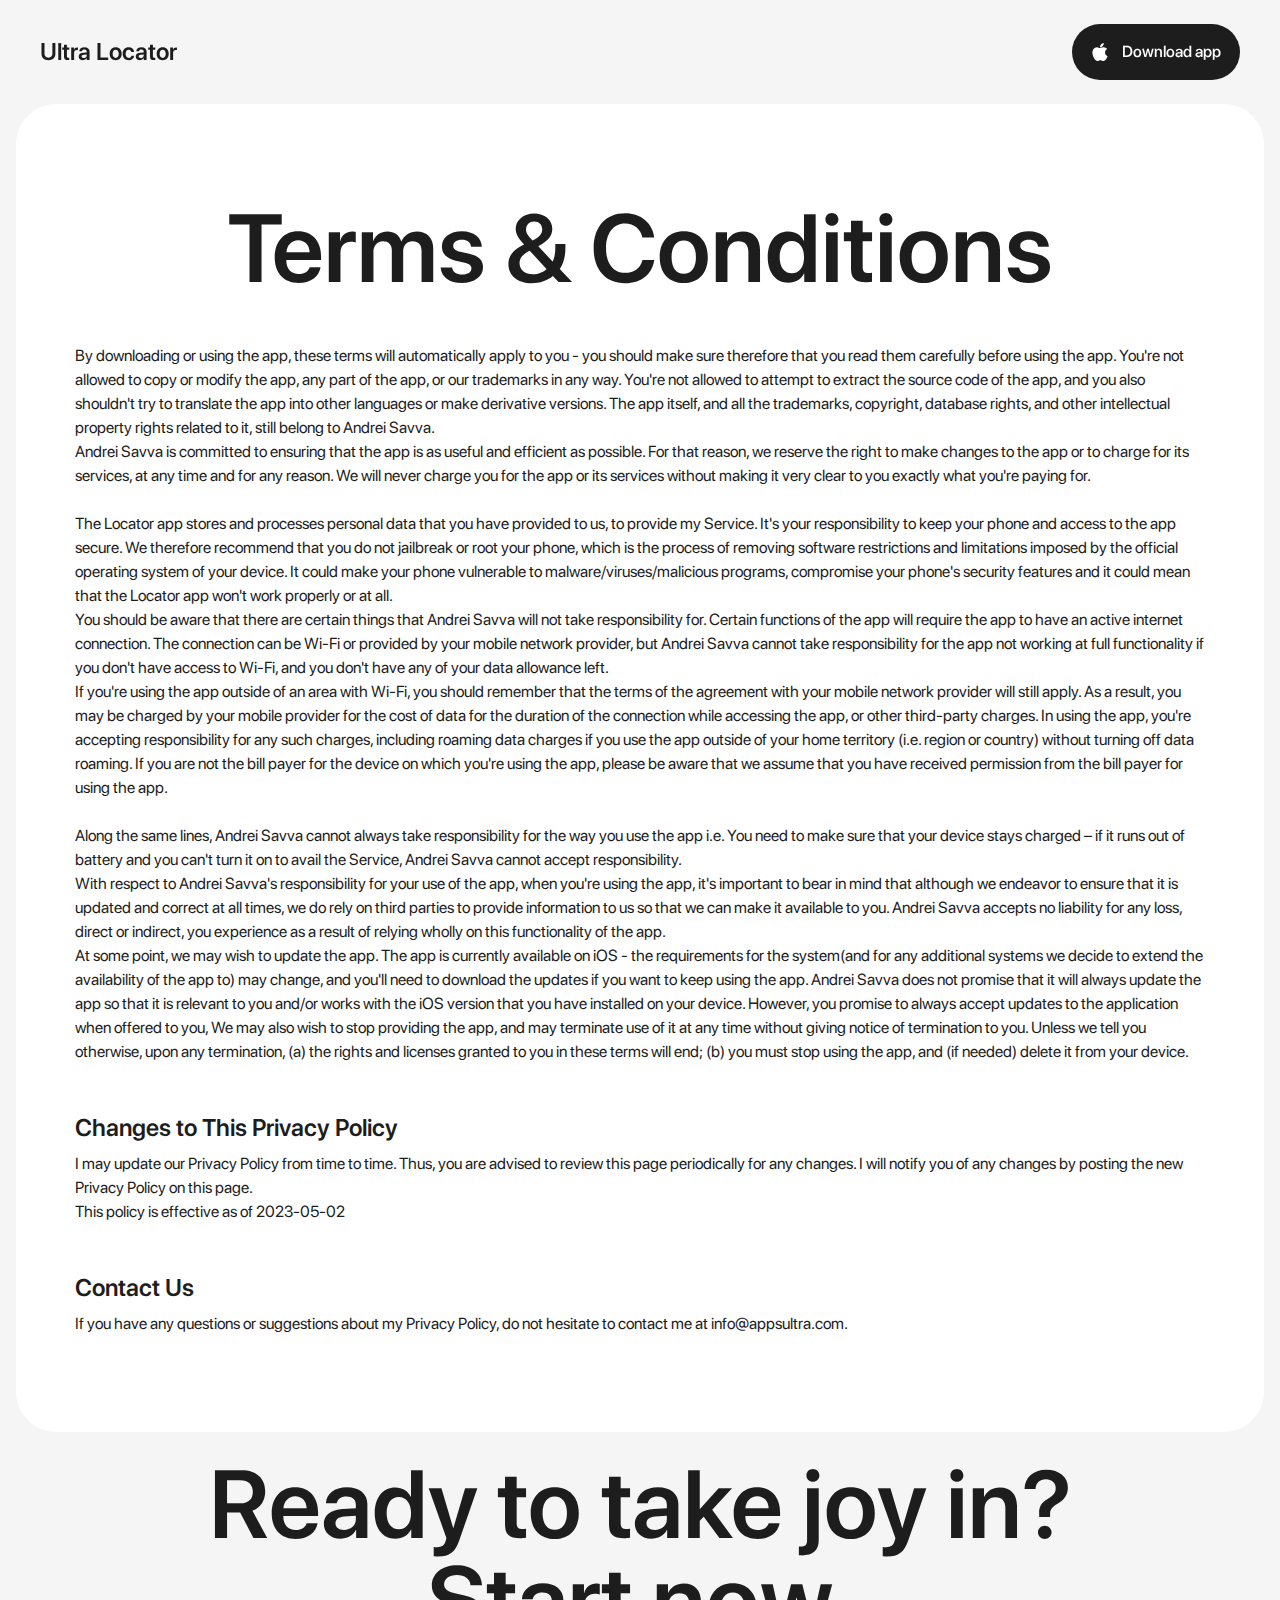
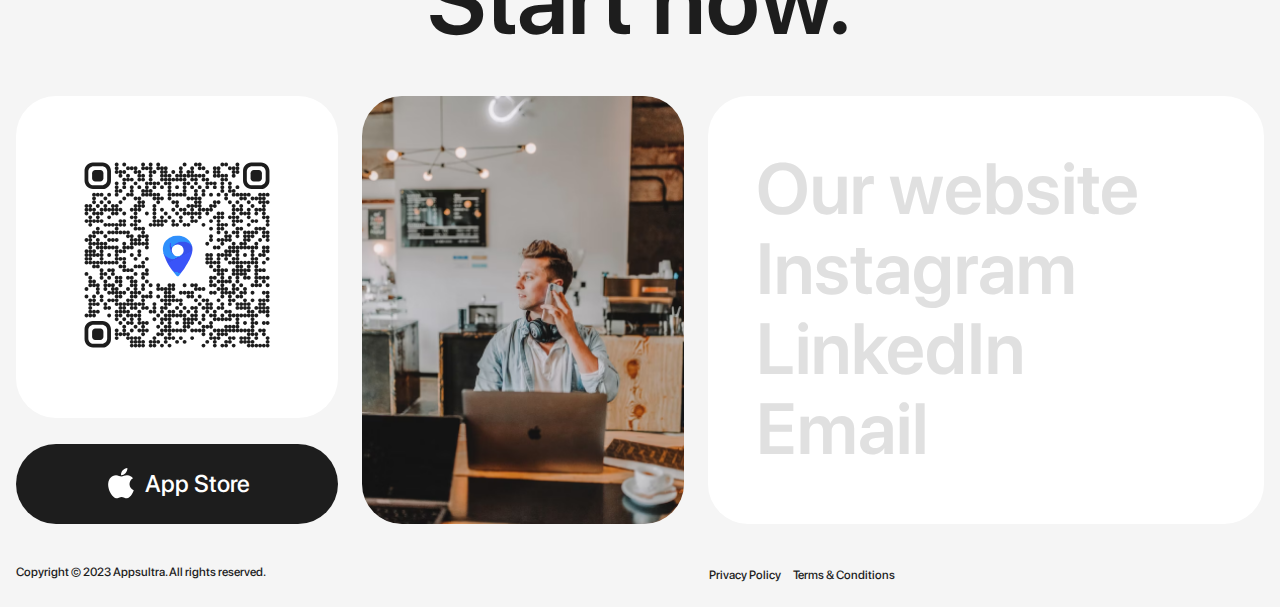
==== commit 6da1906d: "feat: add mobile adaptive" ====
--- a/conditions.html
+++ b/conditions.html
@@ -13,7 +13,7 @@
     <header class="header">
         <div class="container">
             <div class="header-wrapper">
-                <a href="main.html" class="header__logo">Ultra Locator</a>
+                <a href="index.html" class="header__logo">Ultra Locator</a>
                 <a href="#footer-block" class="header__button-download button">
                     <div class="button__content-wrapper">
                         <svg class="button__apple-icon" width="16" height="19" viewBox="0 0 16 19" fill="none" xmlns="http://www.w3.org/2000/svg">
@@ -1158,8 +1158,10 @@
                 </div>
                 <div class="join-us__copyright">
                     <p class="join-us__additional-text copyright">Copyright © 2023 Appsultra. All rights reserved.</p>
-                    <a href="#" class="join-us__additional-text privacy-policy">Privacy Policy</a>
-                    <a href="#" class="join-us__additional-text conditions">Terms & Conditions</a>
+                    <div class="join-us__copyright-links">
+                        <a href="conditions.html" class="join-us__additional-text privacy-policy">Privacy Policy</a>
+                        <a href="conditions.html" class="join-us__additional-text conditions">Terms & Conditions</a>
+                    </div>
                 </div>
             </div>
         </section>
--- a/style/conditions/conditions.css
+++ b/style/conditions/conditions.css
@@ -133,6 +133,9 @@
     display: flex;
     column-gap: 24px;
     margin-bottom: 40px;
+    row-gap: 24px;
+    margin-bottom: 40px;
+    flex-wrap: wrap;
 }
 
 .join-us__app-link {
@@ -145,6 +148,7 @@
 
 .join-us__image-wrapper {
     max-width: 322px;
+    width: 100%;
 }
 
 .join-us__links {
@@ -275,4 +279,81 @@
     width: 32px;
     height: 32px;
     margin-right: 8px;
+}
+
+@media (max-width: 900px) {
+    .container {
+        max-width: 375px;
+        margin: 0 auto;
+        padding: 0 16px;
+    }
+
+    .header-wrapper {
+        padding: 0;
+        display: flex;
+        align-items: center;
+        justify-content: space-between;
+    }
+
+    .block__title {
+        max-width: 343px;
+        font-size: 40px;
+        line-height: 48px;
+        margin: 0 auto 32px;
+    }
+
+
+    /*Conditions
+    ===========================*/
+    .conditions__wrapper {
+        padding: 56px 16px;
+    }
+
+    .conditions {
+        margin-bottom: 16px;
+    }
+
+
+    /*Footer
+    ===========================*/
+    .join-us__title {
+        display: none;
+    }
+
+    .join-us__app-link {
+        max-width: 100%;
+        row-gap: 16px;
+    }
+
+    .join-us__image-wrapper {
+        max-width: 100%;
+    }
+
+    .join-us__wrapper {
+        row-gap: 16px;
+        margin-bottom: 48px;
+    }
+
+    .join-us__links {
+        max-width: 100%;
+        padding: 56px 39px 56px;
+    }
+
+    .join-us__link {
+        font-size: 48px;
+        line-height: 56px;
+    }
+
+    .join-us__copyright {
+        display: flex;
+        flex-direction: column-reverse;
+    }
+
+    .join-us__copyright-links {
+        margin: 0 auto 24px;
+    }
+
+    .copyright {
+        margin: 0 auto;
+    }
 }